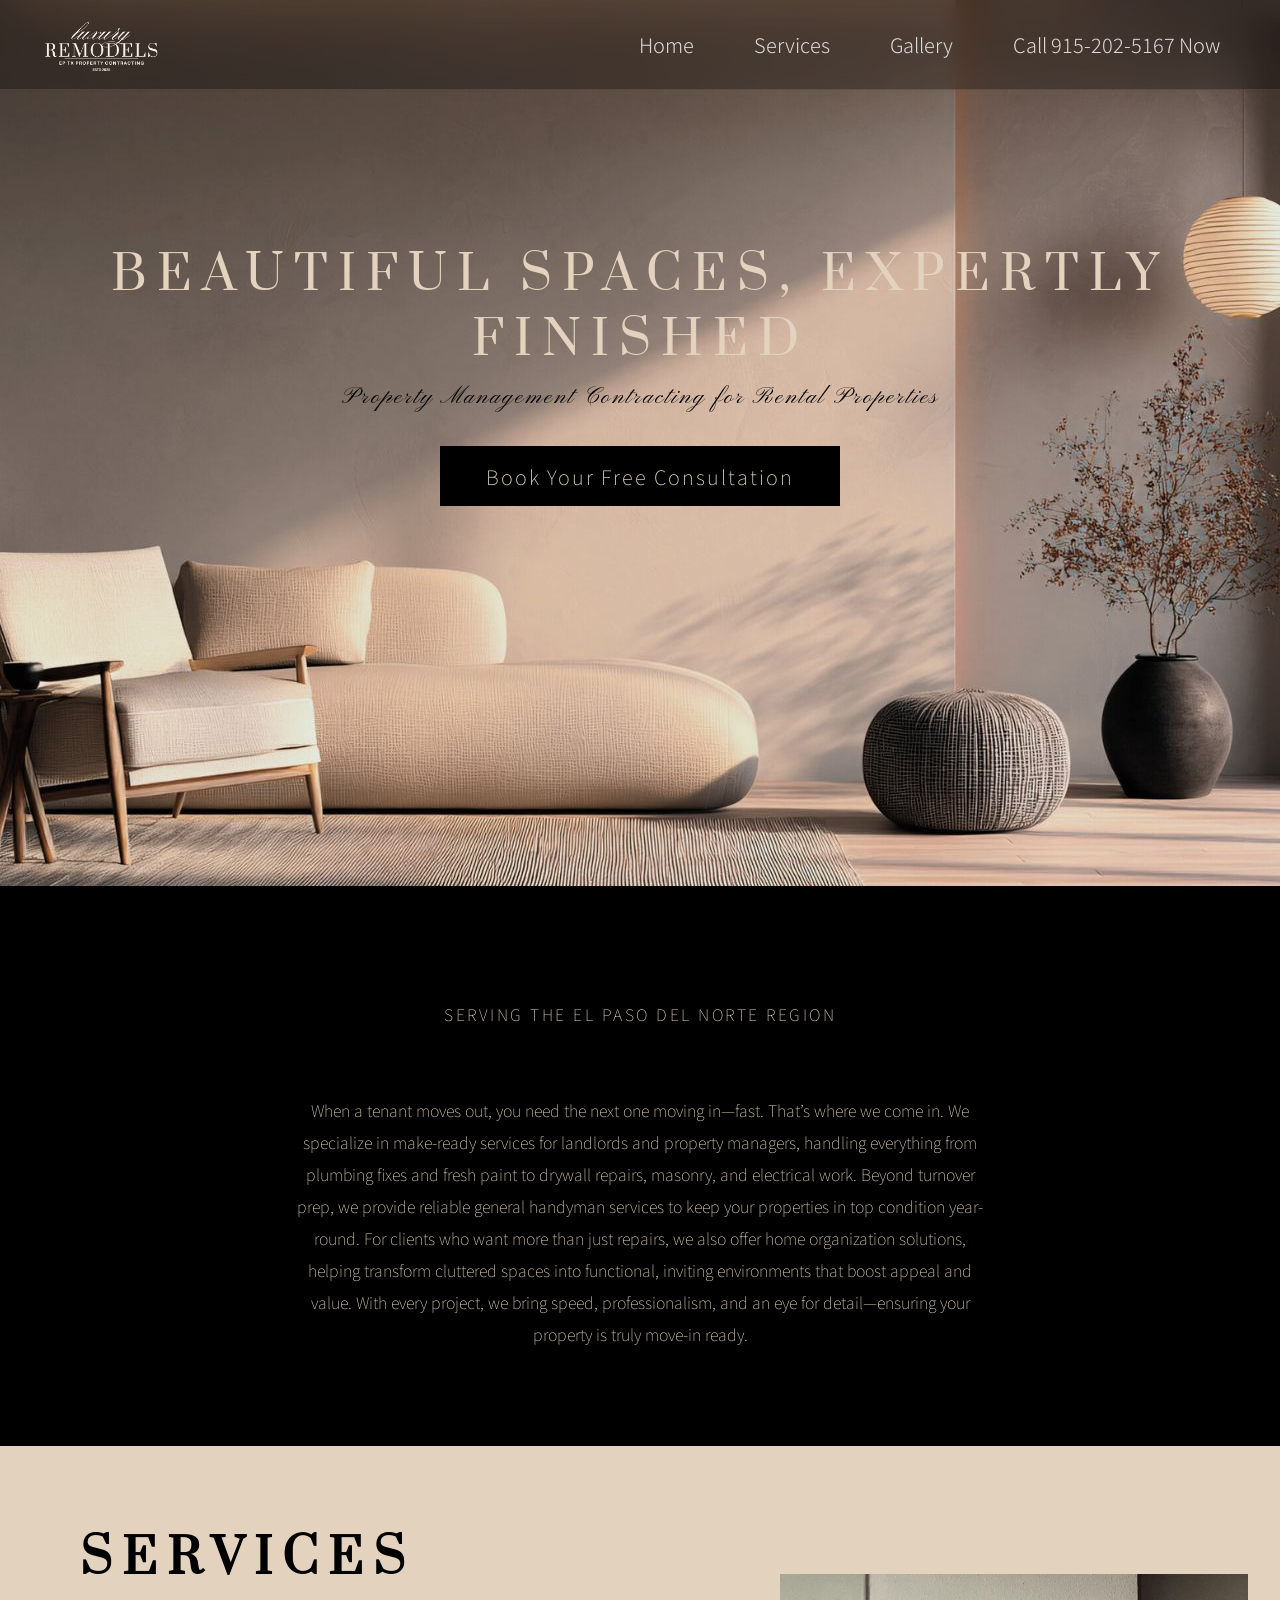
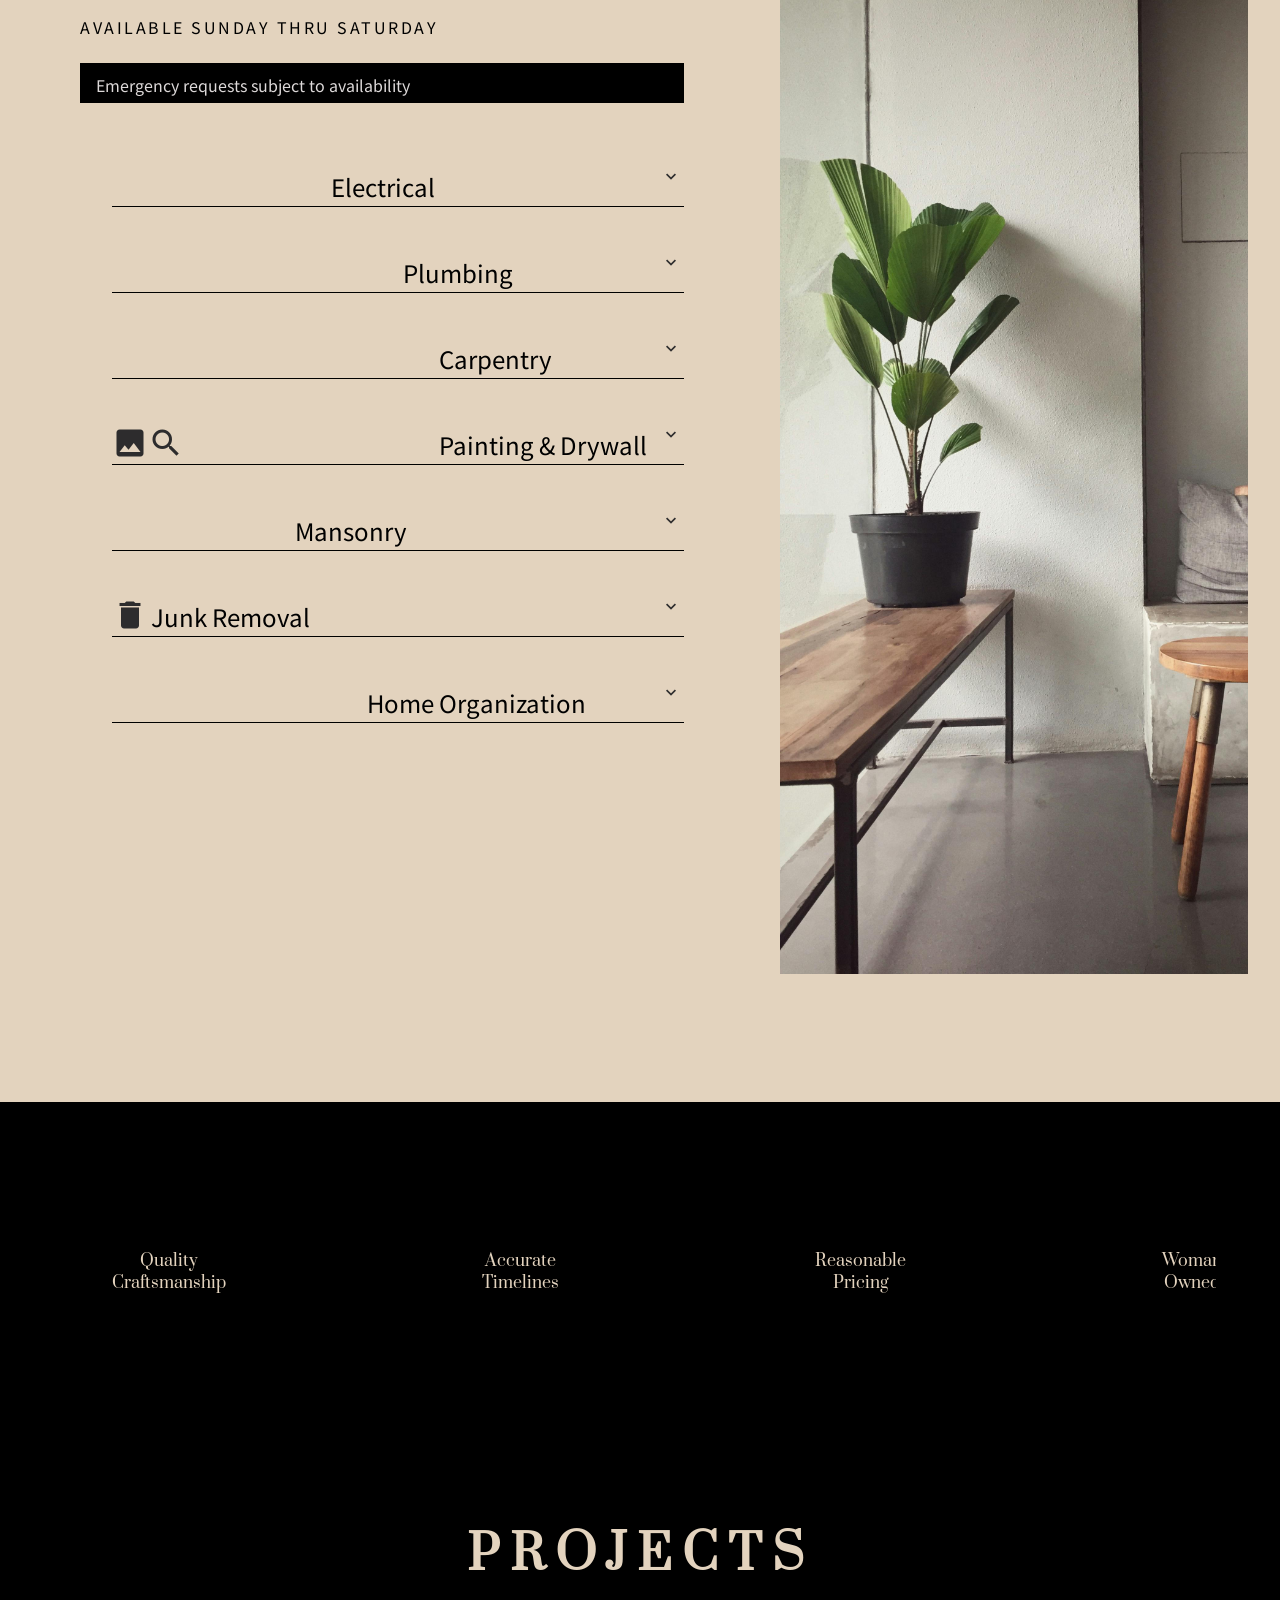
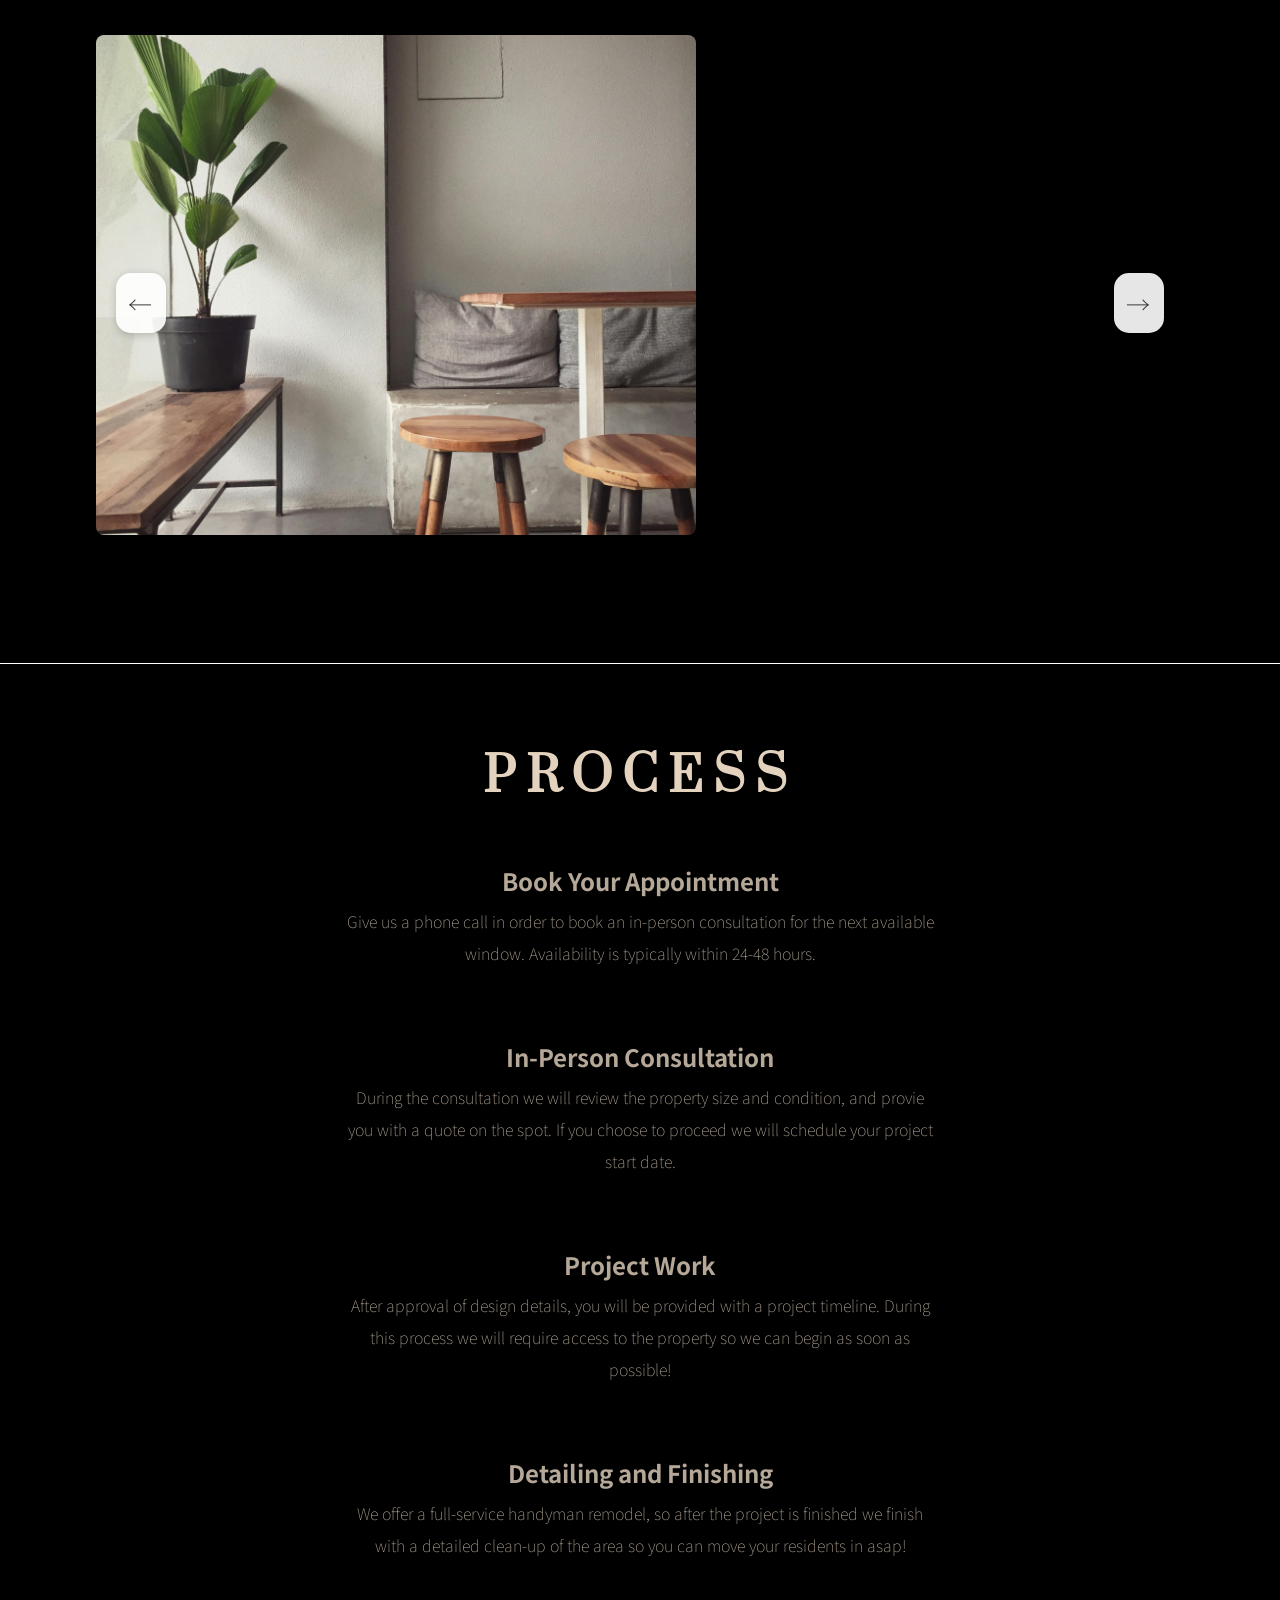
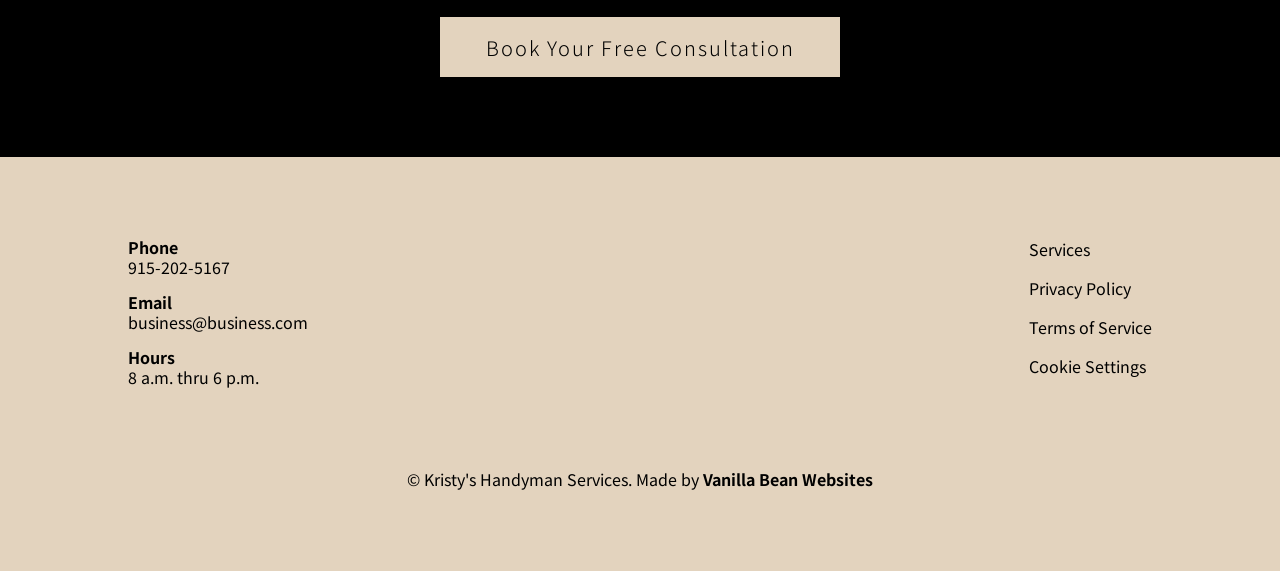
==== index.html @ 2ef68476 "Animation for marquee scroll of selling points" ====
<!DOCTYPE html>
<html lang="en">
<head>
    <meta charset="UTF-8">
    <meta name="viewport" content="width=device-width, initial-scale=1.0">
 <link rel="preconnect" href="https://fonts.googleapis.com">
<link rel="preconnect" href="https://fonts.gstatic.com" crossorigin>
<link href="https://fonts.googleapis.com/css2?family=Prata&display=swap" rel="stylesheet">

<link rel="preconnect" href="https://fonts.googleapis.com">
<link rel="preconnect" href="https://fonts.gstatic.com" crossorigin>
<link href="https://fonts.googleapis.com/css2?family=Noto+Sans+JP:wght@100..900&display=swap" rel="stylesheet">

<link rel="preconnect" href="https://fonts.googleapis.com">
<link rel="preconnect" href="https://fonts.gstatic.com" crossorigin>
<link href="https://fonts.googleapis.com/css2?family=Pinyon+Script&display=swap" rel="stylesheet">
    
  <!-- Material Icons -->
  <link href="https://fonts.googleapis.com/icon?family=Material+Icons" rel="stylesheet">

  <!-- Your fonts -->
  <link href="https://fonts.googleapis.com/css2?family=Prata&family=Noto+Sans+KR&display=swap" rel="stylesheet">

<link rel="stylesheet" href="styles.css">
<title>Luxury Remodels</title>
</head>
<body>
<!---------------------------------------NAVIGATION------------------------------------------->
<nav>
  <img class="logo-icon" src="assets/luxury.png">
  
        <div class="hamburger" id="hamburger">
            <span></span>
            <span></span>
            <span></span>
        </div>

        <div class="nav-links" id="navLinks">
            <a href="#home">Home</a>
            <a href="#services">Services</a>
            <a href="#about">Gallery</a>
            <a href="tel:+19152025167">Call 915-202-5167 Now</a>
        </div>

    </nav>

<!---------------------------------------HERO------------------------------------------->
    <section id="hero" class="parallax">
        <div class="hero-text">
            <h1 id="hero-headline">Beautiful Spaces, Expertly Finished</h1>
            <h2 id="hero-subheadline">Property Management Contracting for Rental Properties</h2>

<a href="tel:+19152025167"><button class="hero-button">Book Your Free Consultation</button></a>

        </div>
    </section>

<!---------------------------------------INTRO------------------------------------------->
<section id="intro">
    <p class="intro-title spacing">SERVING THE EL PASO DEL NORTE REGION</p>
    <p class="intro-text">When a tenant moves out, you need the next one moving in—fast. That’s where we come in. We specialize in make-ready services for landlords and property managers, handling everything from plumbing fixes and fresh paint to drywall repairs, masonry, and electrical work. Beyond turnover prep, we provide reliable general handyman services to keep your properties in top condition year-round.

For clients who want more than just repairs, we also offer home organization solutions, helping transform cluttered spaces into functional, inviting environments that boost appeal and value. With every project, we bring speed, professionalism, and an eye for detail—ensuring your property is truly move-in ready.</p>
</section>

<!---------------------------------------SERVICES------------------------------------------>
<section id="services">
  <div class="service-text">
    <h3 class="service-titles">SERVICES</h3>
     <p class="spacing service-titles">AVAILABLE SUNDAY THRU SATURDAY</p>
    <p class="service-subtitle service-titles">Emergency requests subject to availability</p>
    <div class="service-box first-service-box">
      <div class="service-items">
        <div class="icon-title">
          <i class="material-icons">outlet</i>
          <h4>Electrical</h4>
        </div>
        <i class="material-icons arrow-icon">keyboard_arrow_down</i>
        <i class="material-icons close-icon" style="display: none;">close</i>
      </div>
      <p style="display: none;">Light installation and outlet changes, including swapping old fixtures, adding new lighting, updating outlets, and ensuring safe, clean electrical connections.</p>
    </div>
    <div class="service-box">
      <div class="service-items">
        <div class="icon-title">
          <i class="material-icons">plumbing</i>
          <h4>Plumbing</h4>
        </div>
        <i class="material-icons arrow-icon">keyboard_arrow_down</i>
        <i class="material-icons close-icon" style="display: none;">close</i>
      </div>
      <p style="display: none;">Vanity installation and fixture installs, such as replacing sinks, faucets, drains, and connecting new bathroom or kitchen features with proper sealing and function.</p>
    </div>
    <div class="service-box">
      <div class="service-items">
        <div class="icon-title">
          <i class="material-icons">carpenter</i>
          <h4>Carpentry</h4>
        </div>
        <i class="material-icons arrow-icon">keyboard_arrow_down</i>
        <i class="material-icons close-icon" style="display: none;">close</i>
      </div>
      <p style="display: none;">Repairing wood finishes, including fixing trim, baseboards, doors, cabinetry, and restoring damaged or worn wood details to look smooth and polished again.</p>
    </div>
    <div class="service-box">
      <div class="service-items">
        <div class="icon-title">
          <i class="material-icons">imagesearch_roller</i>
          <h4>Painting & Drywall</h4>
        </div>
        <i class="material-icons arrow-icon">keyboard_arrow_down</i>
        <i class="material-icons close-icon" style="display: none;">close</i>
      </div>
      <p style="display: none;">Drywall repair, patching holes and cracks, smoothing surfaces, and providing fresh paint for a clean, seamless finish.</p>
    </div>
    <div class="service-box">
      <div class="service-items">
        <div class="icon-title">
          <i class="material-icons">house</i>
          <h4>Mansonry</h4>
        </div>
        <i class="material-icons arrow-icon">keyboard_arrow_down</i>
        <i class="material-icons close-icon" style="display: none;">close</i>
      </div>
      <p style="display: none;">Repairs and small builds involving brick, stone, pavers, or concrete, restoring cracks, chips, and structural wear for durable, long-lasting results.</p>
    </div>
    <div class="service-box">
      <div class="service-items">
        <div class="icon-title">
          <i class="material-icons">delete</i>
          <h4>Junk Removal</h4>
        </div>
        <i class="material-icons arrow-icon">keyboard_arrow_down</i>
        <i class="material-icons close-icon" style="display: none;">close</i>
      </div>
      <p style="display: none;">Hauling away anything you no longer need, including old furniture, debris, appliances, yard waste, and general clutter—quick, clean, and convenient.</p>
    </div>
    <div class="service-box">
      <div class="service-items">
        <div class="icon-title">
          <i class="material-icons">cottage</i>
          <h4>Home Organization</h4>
        </div>
        <i class="material-icons arrow-icon">keyboard_arrow_down</i>
        <i class="material-icons close-icon" style="display: none;">close</i>
      </div>
      <p style="display: none;">Decluttering and organizing rooms, closets, and storage spaces, creating systems that make your home feel tidy, functional, and easy to maintain..</p>
    </div>
  </div>



  <div class="service-photo"></div>
</section>

<!-----------------------------------SELLING POINTS------------------------->
<section>
  <div id="selling-points">
    <div class="group">
<div class="selling-point">Quality Craftsmanship</div>
<div class="selling-point">Accurate Timelines</div>
<div class="selling-point">Reasonable Pricing</div>
<div class="selling-point">Woman Owned</div>
</div>
    <div aria-hidden class="group">
<div class="selling-point">Quality Craftsmanship</div>
<div class="selling-point">Accurate Timelines</div>
<div class="selling-point">Reasonable Pricing</div>
<div class="selling-point">Woman Owned</div>
</div>
</div>
</section>


<!-----------------------------------PROJECTS------------------------->

<section id="projects">
<h3>PROJECTS</h3>

   <div class="carousel-container">
        <button class="carousel-btn prev" id="prevBtn">←</button>
        <div class="carousel-wrapper">
            <div class="carousel-track" id="carouselTrack">
                <div class="carousel-item" data-default="./assets/afterlivingroom.jpg" data-hover="./assets/beforelivingtoom.jpg"></div>
               <div class="carousel-item" data-default="./assets/afterlivingroom.jpg" data-hover="./assets/beforelivingtoom.jpg"></div>
                <div class="carousel-item" data-default="https://picsum.photos/600/500?random=5" data-hover="https://picsum.photos/600/500?random=6"></div>
                <div class="carousel-item" data-default="https://picsum.photos/600/500?random=7" data-hover="https://picsum.photos/600/500?random=8"></div>
                <div class="carousel-item" data-default="https://picsum.photos/600/500?random=9" data-hover="https://picsum.photos/600/500?random=10"></div>
            </div>
        </div>
        <button class="carousel-btn next" id="nextBtn">→</button>
    </div>

</section>

<!----------------------------------PROCESS BREAKDOWN------------------------>
<section id="process">
<h3 class="process-main-title">PROCESS</h3>
<div class="process-block">
    <p class="process-title"><strong>Book Your Appointment</strong></p>
    <p>Give us a phone call in order to book an in-person consultation for the next available window. Availability is typically within 24-48 hours. </p>
</div>
<div class="process-block">
    <p class="process-title"><strong>In-Person Consultation</strong></p>
    <p>During the consultation we will review the property size and condition, and provie you with a quote on the spot. If you choose to proceed we will schedule your project start date.</dp>
</div>

<div class="process-block">
    <p class="process-title"><strong>Project Work</strong></p>
    <p>After approval of design details, you will be provided with a project timeline. During this process we will require access to the property so we can begin as soon as possible!</p>
</div>
<div class="process-block">
    <p class="process-title"><strong>Detailing and Finishing</strong></p>
    <p>We offer a full-service handyman remodel, so after the project is finished we finish with a detailed clean-up of the area so you can move your residents in asap!</p>
</div>
<a href="tel:+19152025167"><button class="process-button">Book Your Free Consultation</button></a>
</section>

<footer>
<div class="footer-items">
    <div class="footer-column">
        <div class="contact-block">
            <p><strong>Phone</strong></p>
            <p>915-202-5167</p>
        </div>

             <div class="contact-block">
            <p><strong>Email</strong></p>
            <p>business@business.com</p>
        </div>

             <div class="contact-block">
            <p><strong>Hours</strong></p>
            <p>8 a.m. thru 6 p.m.</p>
        </div>
    </div>

    <div class="footer-column">
        <a href="#services">Services</a>
        <p>Privacy Policy</p>
        <p>Terms of Service</p>
        <p>Cookie Settings</p>
    </div>

</div>
  <div class="footer-foot">
        <p>    &copy; Kristy's Handyman Services. Made by <a href=""><strong>Vanilla Bean Websites</strong></a></p>
    </div>
</footer>

<script src="index.js"></script>

</body>
</html>
---- styles.css ----
:root {
    font-size: 16px;
    --main-black: black;
    --white-color: rgb(221, 217, 217); 
    --off-white-color: rgb(227, 211, 190);
    --text-color: rgb(8, 4, 4); 
    font-family: 'Noto Sans KR', sans-serif;
}


.prata-regular {
  font-family: "Prata", serif;
  font-weight: 400;
  font-style: normal;
}

.pinyon-script-regular {
  font-family: "Pinyon Script", cursive;
  font-weight: 400;
  font-style: normal;
}


* {
    margin: 0;
    padding: 0; 
    box-sizing: border-box;

}
body {
    background-color: black;
    color: var(--off-white-color);

}
body, html {
  overflow-x: hidden; /* Prevent horizontal scrolling on mobile devices */
}
h1 {
    font-size: 4.5rem;
}

h3 {
      letter-spacing: 10px;
}
h4 {
    font-family: 'Noto Sans Jp', sans-serif;
    font-weight: 400;
    font-size:1.5rem;
}
h1, h3
{
    font-family: "Prata", serif;
    font-size: clamp(2rem, 5vw, 3rem);
}
p, a {
    font-family: 'Noto Sans Kr', sans-serif;
}
#logo {
    display: flex;
    align-items: center;
    margin-right: auto;
    white-space: nowrap;
}

        nav {
            height: 90px;
            display: flex;
            justify-content: space-between;
            align-items: center;
            background: rgba(0, 0, 0, 0.3); /* Semi-transparent background */
            backdrop-filter: blur(10px); /* Creates the blur effect */
            -webkit-backdrop-filter: blur(10px); /* Safari support */
            border-bottom: 1px solid rgba(255, 255, 255, 0.1); /* Optional: subtle border */

    
            position: sticky;
            top: 0; /* Remember to always add this for sticky navs */
            z-index: 1000;
            margin-bottom: -104px; 
            font-size: 20px;
            font-weight: 300;
            padding: 0 30px;
    
        }

        .nav-links {
            display: flex;
            align-items: center;
            height: 100%;
        }
        nav a {
            height: 100%;
            padding: 30px;
            display: flex;
            align-items: center;
            text-decoration: none;
            color: var(--white-color);
            transition: opacity 0.3s;
            white-space: nowrap; /* New rule for keeping items on one line */         }

        nav a:hover {
            opacity: 0.7;
        }

        /* Hamburger Menu Styles */
        .hamburger {
            display: none;
            flex-direction: column;
            cursor: pointer;
            z-index: 1001;
        }

        .hamburger span {
            width: 30px;
            height: 3px;
            background-color: var(--white-color);
            margin: 4px 0;
            transition: 0.3s;
        }

        .hamburger.active span:nth-child(1) {
            transform: rotate(-45deg) translate(-6px, 6px);
        }

        .hamburger.active span:nth-child(2) {
            opacity: 0;
        }

        .hamburger.active span:nth-child(3) {
            transform: rotate(45deg) translate(-6px, -6px);
        }

        /* Mobile Styles */
        @media (max-width: 768px) {
            .hamburger {
                display: flex;
            }

    #logo {
        font-size: 16px; /* Slightly smaller on mobile */
    }

    nav {
        padding: 0 15px; /* Reduced padding on mobile */
    }
    

            .nav-links {
                position: fixed;
                right: -100%;
                top: 0;
                height: 100vh;
                width: 70%;
                max-width: 300px;
                background-color: rgba(0, 0, 0, 0.98);
                flex-direction: column;
                justify-content: center;
                align-items: center;
                transition: right 0.3s ease-in-out;
                box-shadow: -2px 0 10px rgba(255, 255, 255, 0.1);
            }

            .nav-links.active {
                right: 0;
            }

            nav a {
                width: 100%;
                padding: 15px 20px;
                height: auto;
                justify-content: center;
                border-bottom: 1px solid rgba(255, 255, 255, 0.1);
            }

            nav a:last-child {
                border-bottom: none;
            }
        }


    .logo-icon {
        width: auto;
        height: 80px;
        margin-left: 5px;
    }


#hero {
    width: 100%;
    min-height: 100vh;
    display: flex;
    flex-direction: column;
    align-items: center;
    z-index: -1;
}
.parallax {
    background-image: url("assets/Minimalist\ Desert\ Living\ Room.jpg");
    background-repeat: no-repeat;
    background-attachment: fixed;
    background-size: clamp(50%, 100%, cover);
    background-position: center;
}

.hero-text {
    display: flex;
    flex-direction: column;
    text-align: center;
    align-items: center;
    padding-top: clamp(20%, 20%, 50%);
    gap: 10px;
    color: var(--off-white-color);
    width: 90%;
}

 #hero-headline {
    font-size: clamp(2rem, 5vw, 3rem);
    text-transform: uppercase;
    letter-spacing: 10px;
    font-weight: 300;
    }

#hero-subheadline {
    font-size: clamp(1rem, 3vw, 1.5rem);
    font-weight: 200;
    letter-spacing: 2px;
    color: black;
      font-family: "Pinyon Script", cursive;

}

button {
  margin: 0;
  display: flex;
  justify-content: center;
  align-items: center;
  min-height: 60px;
  width: clamp(400px, 10vw, 500px);
  margin-top: clamp(.5rem, 400px, 1.5rem);
  font-size: 20px;
  font-family: 'Noto Sans Jp', sans-serif;
  font-weight: 150;
  letter-spacing: 2px;
}
.hero-button {
    color: var(--off-white-color);
    background-color: black;
    border: none;
    cursor: pointer;    }

.hero-button:hover {
    box-shadow: 5px 5px 10px 2px rgba(0, 0, 0, 0.5); 
}
a {
    text-decoration: none;
    color: black;
}

/*-------------------  HERO SECTION MEDIA QUERIES---------------------*/

@media (max-width: 1270px) {

   .hero-text {
        padding-top: clamp(30vh, 35vh, 45vh);
        gap: 20px;
   }
 
    }
@media (max-width: 480px) /* REMEMBER, this applies to anything SMALLER than 480px */ {

    button {
        width: clamp(300px, 20vw, 300px);
        font-size: 15px; 
    }
}


/*-------------------  INTRO SECTION---------------------*/
#intro {
min-width: 100%; 
min-height: 40vh;
text-align: center;
font-weight: 100;
padding: 5rem 3rem;
line-height: 2;
}
.intro-title {
padding-bottom: 3rem;
}
.spacing {
letter-spacing: 2.5px;
}


/*-------------------  SERVICES SECTION---------------------*/
#services {
    min-height: 100vh;
    padding: 5rem 2rem;
    width: 100%;
    color: black;
    background-color: var(--off-white-color);
    display: flex;
    gap: 3rem; 
    align-items: stretch;

}
.service-text {
    display: flex;
    flex-direction: column;
     flex: 1; /* Takes up equal space */
    min-width: 0; /* Prevents flex item from overflowing */
}

.service-subtitle {
    background-color: black;
    color: rgb(221, 217, 217);
    width: 95%;
    height: 40px;
     padding: 0.6rem 1rem;
}
.service-titles {
    padding-bottom: 1.5rem;

}
.service-box {
    display: flex;
    flex-direction: column;
    gap: 20px;
    width: 90%;
    margin: 0 auto;
    padding-top: 1rem;
    padding-bottom: 2rem;
}
.service-items {
display: flex;
justify-content: space-between;
border-bottom: solid 1px black;
}


.icon-title {
    display: flex;
    align-items: center;
}
.service-icons {
    height: 50px;
    width: 50px;
    background-color: black;
}
.plus-icons {
    height: 50px;
    width: 50px;
    background-color: black;
}
.service-photo {
    background-image: url("assets/livingroomwithplant.jpg");
    background-position: bottom;
    background-size: cover;
    flex: 1; /* Takes up equal space */
    align-self: stretch;

}

/*---TESTING ----*/ 

/* hide descriptions by default */
.service-box > p {
  display: none;
  margin-top: 0.75rem;
}

/* shown state */
.service-box > p.show {
  display: block;
}

/* icon looks clickable */
.service-items > i.material-icons {
  cursor: pointer;
  user-select: none;
  font-size: 20px; /* tweak as needed */
}

/* optional: small focus ring for keyboard users */
.service-items > i.material-icons:focus {
  outline: 3px solid rgba(0,0,0,0.12);
  outline-offset: 3px;
  border-radius: 4px;
}
.first-service-box {
    margin-top: 3rem;
}
/*---------------------------------ICONS------------------------------*/

    .material-icons {
      font-size: 36px;
      color: rgb(45, 44, 45);
      padding-right: 3px;
      padding-bottom: 3px;
    }

/*-----------------------------------SELLING POINTS-------------------------*/

#selling-points {
    margin: 100px auto;
    width: 90%;
    font-family: "Prata", serif;
    font-weight: 200;
    display: flex;
    overflow-x: auto;
}
#selling-points ::-webkit-scrollbar {
    display: none; /* Hide scrollbar for WebKit browsers */
}
.group {
    display: flex;
    align-items: center;
    justify-content: center;
    gap: 10rem;
    animation: spin 10s infinite linear;
    padding-right: 5rem;
}
.selling-point {
    height: auto;
    padding: 3rem;
    text-align: center;
    align-content: center;
    flex: 0 0 3em;
}
@keyframes spin {
    0% { transform: translateX(0%); }
    100% { transform: translateX(-100%); }
}



/*----------------------------------PROJECTS-------------------------*/

#projects {
min-width: 100%; 
min-height: 80vh;
text-align: center;
font-weight: 100;
font-size: 2rem;
padding: 5rem 6rem;
display: flex;
flex-direction: column;
}
.project-image {
    background-color: white;
    height: 500px;
    width: 600px;
}


/*-------------IMAGE CAROUSEL ---------------------*/

 .carousel-container {
            position: relative;
            width: 100%;
            max-width: 100vw;
            overflow: hidden;
            margin: 3rem auto;
        }

        .carousel-wrapper {
            overflow: hidden;
        }

        .carousel-track {
            display: flex;
            gap: 20px;
            transition: transform 0.4s ease;
        }
        .carousel-item {
            min-width: 600px;
            height: 500px;
            background-size: cover;
            background-position: center;
            background-repeat: no-repeat;
            border-radius: 8px;
            box-shadow: 0 4px 12px rgba(0,0,0,0.15);
            transition: background-image 0.3s ease;
            cursor: pointer;
        }

        .carousel-btn {
            position: absolute;
            top: 50%;
            transform: translateY(-60%);
            background: rgba(255, 255, 255, 0.9);
            border: none;
            width: 50px;
            height: 20px;
            border-radius: 15px;
            cursor: pointer;
            display: flex;
            align-items: center;
            justify-content: center;
            font-size: 24px;
            color: #333;
            box-shadow: 0 2px 8px rgba(0,0,0,0.2);
            transition: all 0.3s ease;
            z-index: 10;
        }

        .carousel-btn:hover {
            background: rgba(0,0,0,0%);
            box-shadow: 0 4px 12px rgba(0,0,0,0.3);
            transform: translateY(-50%) scale(1.1);
        }

        .carousel-btn:active {
            transform: translateY(-50%) scale(0.95);
        }

        .carousel-btn.prev {
            left: 20px;
        }

        .carousel-btn.next {
            right: 20px;
        }

        .carousel-btn:disabled {
            opacity: 0.3;
            cursor: not-allowed;
        }

        .carousel-btn:disabled:hover {
            transform: translateY(-50%) scale(1);
            box-shadow: 0 2px 8px rgba(0,0,0,0.2);
        }
/*----------------------------------PROCESS BREAKDOWN-----------------------*/

#process {
min-width: 90%; 
min-height: 40vh;
text-align: center;
font-weight: 100;
padding: 5rem 3rem;
border-top: solid 1px white;
display: flex;
flex-direction: column;
align-items: center;
}
.process-main-title {
font-size: 3rem;
padding-bottom: 1rem;
}
.process-title {
    font-size: 1.5rem;
}
.process-block {
    line-height: 2;
    opacity: 80%;
    padding: 2rem 0rem;
    width: 50%;
}
.process-button {
    background-color: var(--off-white-color);
    border: none;
    cursor: pointer;  
    font-weight: 300;
  }

.process-button:hover {
    box-shadow: 5px 5px 10px 2px rgba(248, 247, 247, 0.5); 
}



/*----------------------------------FOOTER----------------------*/

footer {
min-width: 100%;
padding: 5rem;
background-color: white;
color: black;
}
.footer-items {
    display: flex;
    justify-content: space-between;
}
.contact-block {
    line-height: 20px;
}
.footer-column {
    display: flex;
    flex-direction: column;
    gap: 15px;
}
.footer-foot {
    padding-top: 5rem;
    text-align: center;
}
/*--------------------MEDIA QUIERIES-------------------*/
@media screen and (max-width: 480px) {
    
    .process-block {
    padding: 2rem 0rem;
    width: 100%;
}
    footer {
        padding: 3rem 1rem; /* Reduced padding on mobile */      

    }
    .footer-items p {
        font-size: 12px;
    }
}


/*Everthing bigger than 480*/
@media screen and (min-width: 480px) {
.service-photo {
    width: 400px;
    height: 500px;
    margin: 0 auto
}
}

/*Everthing bigger than 768*/
@media screen and (min-width: 768px) {

.intro-text {
padding: 0 6rem;
}
.service-photo {
    background-position: left;
    width: 600px;
    height: 700px;
    margin: 3rem auto;
}
/*
#selling-points {
font-size: 1.5rem;
align-items: center;
justify-content: space-around;
}*/

footer {
padding: 5rem 6rem;
}

}

@media (max-width: 780px) {
    #services {
        flex-direction: column;
        padding: 3rem 1rem; /* Reduced padding on mobile */
    }
    
    .service-photo {
        min-height: 300px; /* Adjusts height for mobile */
        width: 100%;
        order: 2; /* Optional: places photo after text */
    }
    
    .service-text {
        order: 1; /* Optional: ensures text comes first */
    }
}
@media (max-width: 480px) {
    .service-photo {
        min-height: 250px;
    }
}
/*Everthing bigger than 1270*/
@media screen and (min-width: 1270px) {

#intro {
    min-height: 50vh;
}
.intro-text {
padding: 1rem 10rem;
width: 80vw;
margin: auto;

}
.intro-title {
    padding-top: 2rem;
}
.service-grid {
    display:grid;
    grid-template-columns: 1fr 1fr 1fr;
    grid-template-rows: 1fr 1fr;
    gap: 20px;
    padding: 5rem;
}

.service-box {
    min-height: 00px;
    padding-bottom: 30px;
}
#services {
    display: flex;
    flex-direction: row;
    justify-content: baseline;
}
.service-text {
    padding-left: 3rem;
    padding-right: 1rem;
    min-width: 700px;
}

.service-photo {
    background-position: left;
    width: 1000px;
    height: 1000px;
    margin: 3rem auto;
}
footer {
padding: 5rem 10%;
background-color: var(--off-white-color);
color: black;
}

}
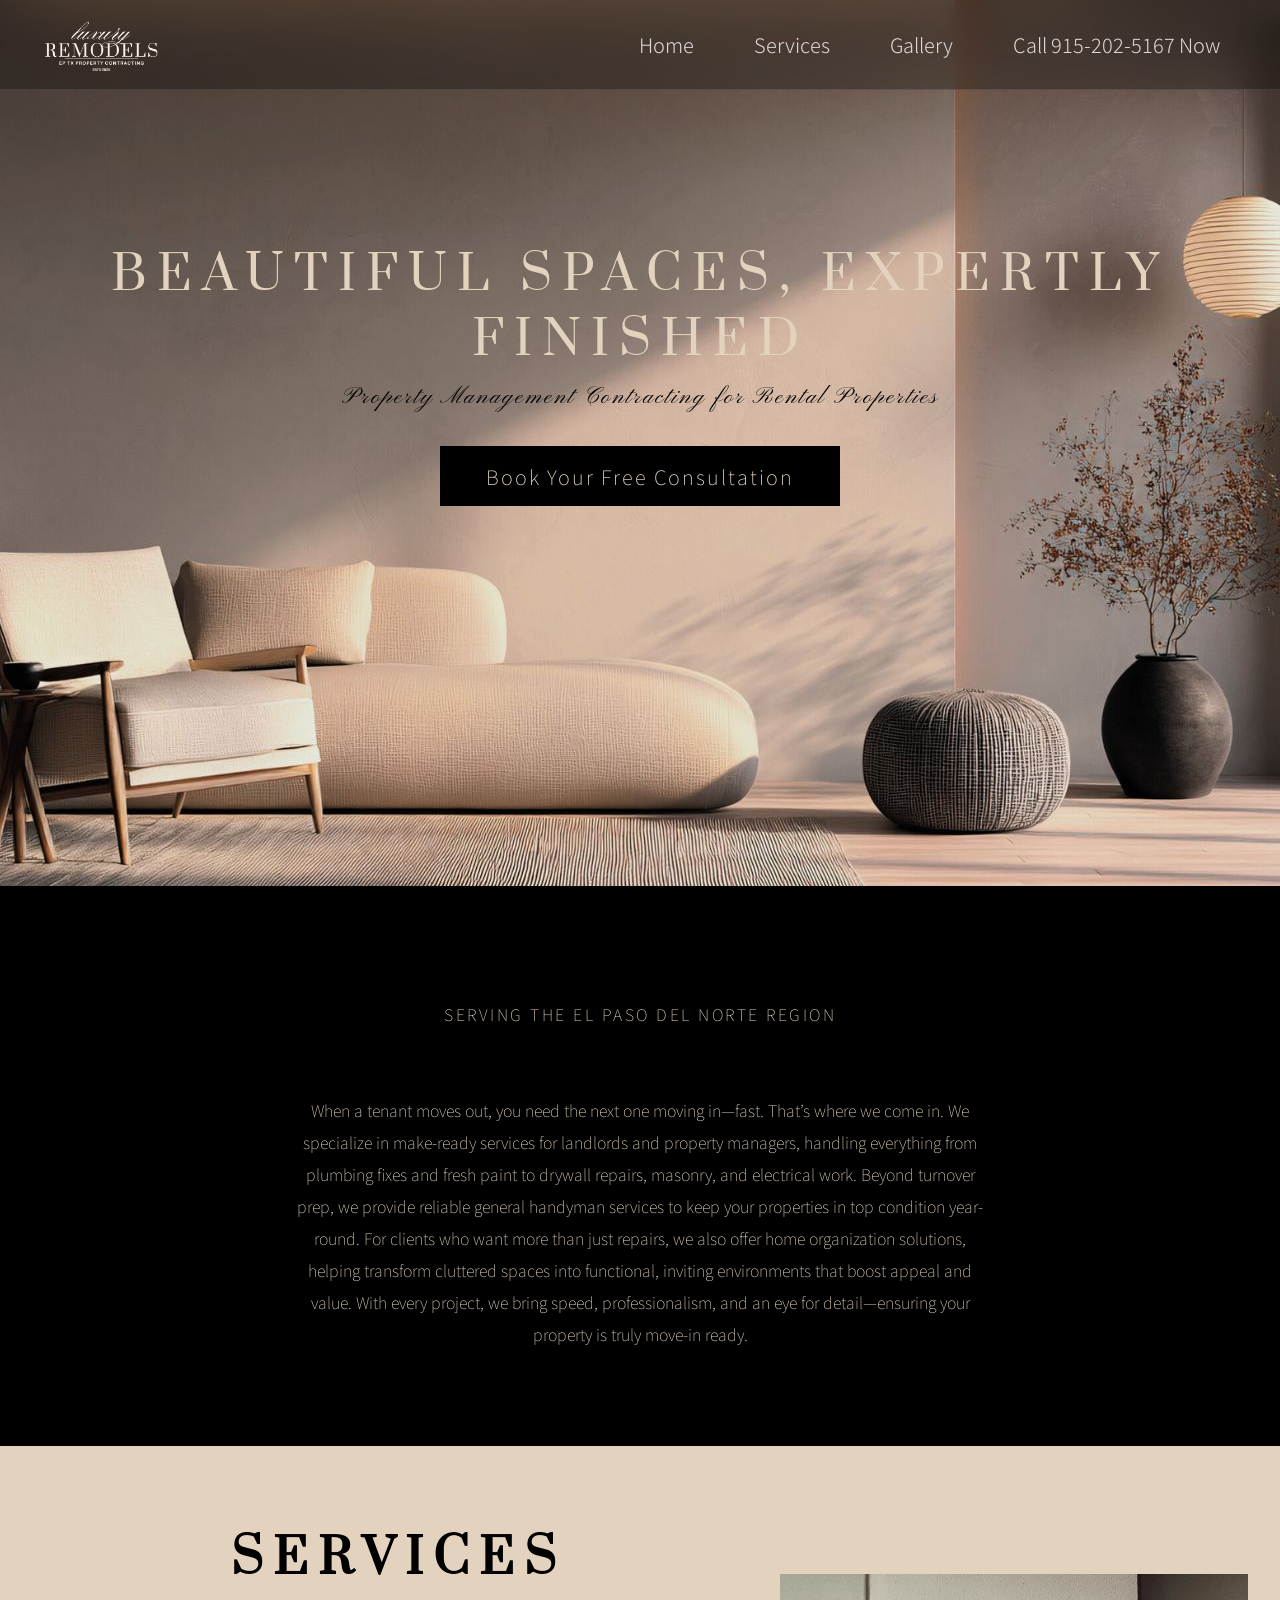
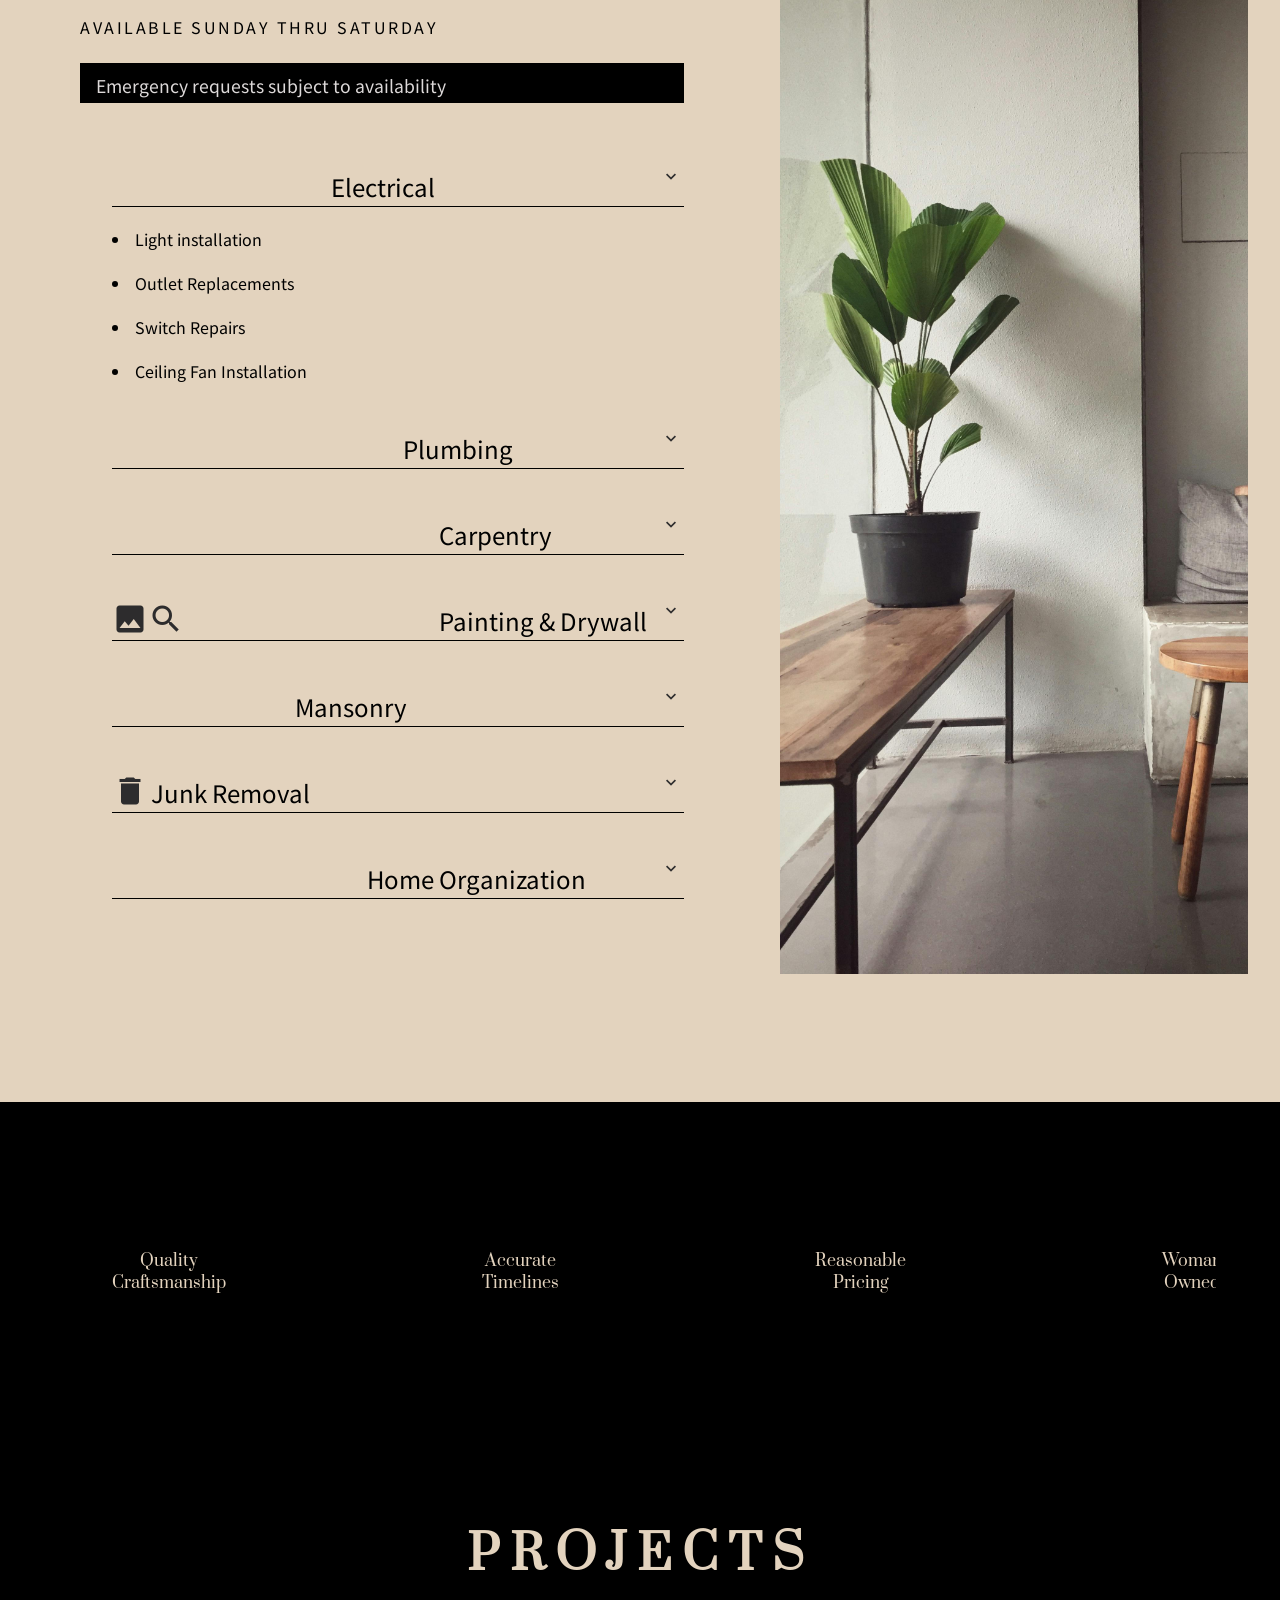
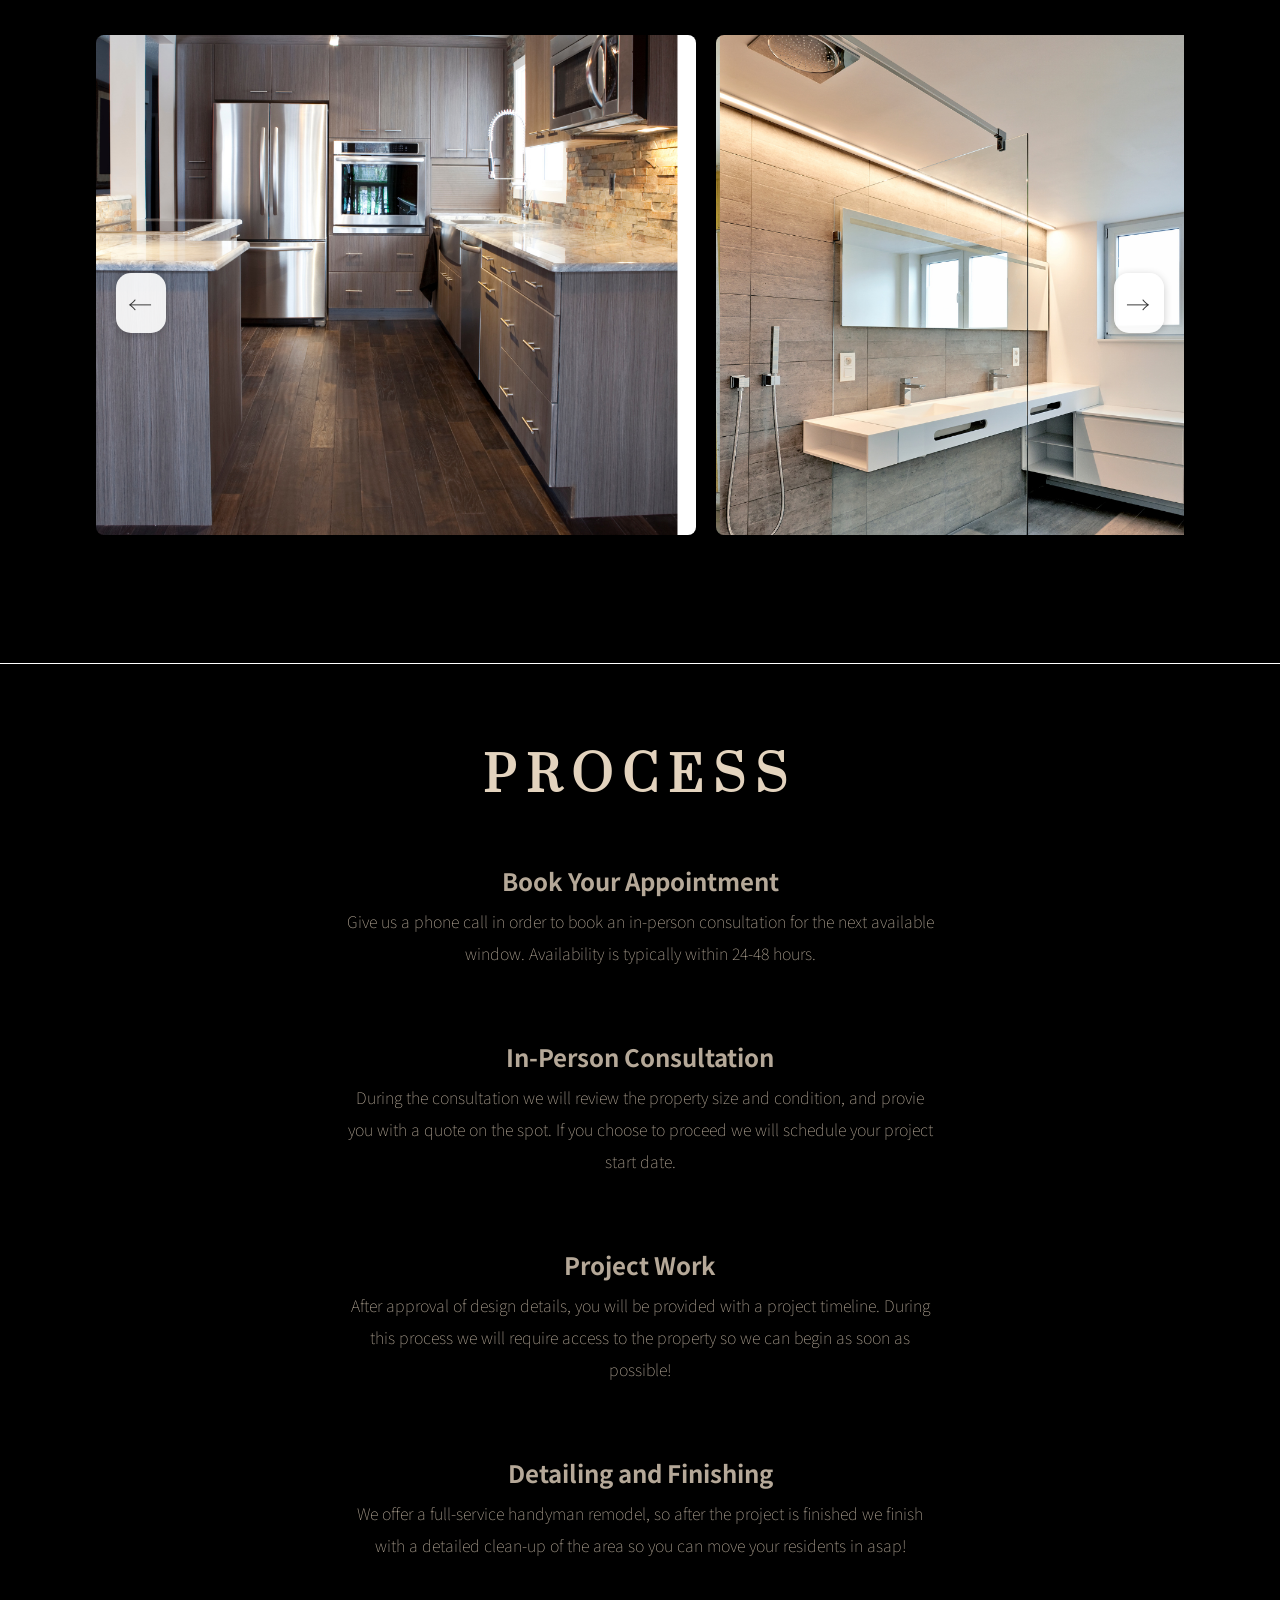
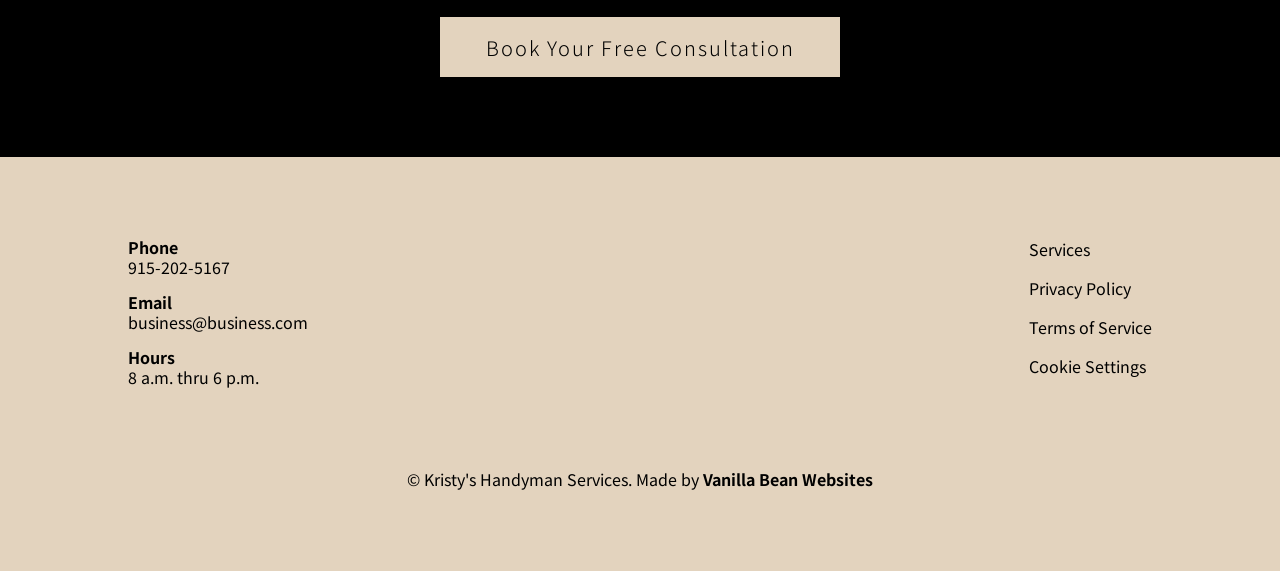
==== commit 0f761ecf: "Swapped before and after carousel photos" ====
--- a/index.html
+++ b/index.html
@@ -78,7 +78,12 @@
         <i class="material-icons arrow-icon">keyboard_arrow_down</i>
         <i class="material-icons close-icon" style="display: none;">close</i>
       </div>
-      <p style="display: none;">Light installation and outlet changes, including swapping old fixtures, adding new lighting, updating outlets, and ensuring safe, clean electrical connections.</p>
+      <p style="display: none;">
+        <li>Light installation</li>
+        <li>Outlet Replacements</li>
+        <li>Switch Repairs</li>
+        <li>Ceiling Fan Installation</li>
+        </p>
     </div>
     <div class="service-box">
       <div class="service-items">
@@ -181,7 +186,7 @@
         <button class="carousel-btn prev" id="prevBtn">←</button>
         <div class="carousel-wrapper">
             <div class="carousel-track" id="carouselTrack">
-                <div class="carousel-item" data-default="./assets/afterlivingroom.jpg" data-hover="./assets/beforelivingtoom.jpg"></div>
+                <div class="carousel-item" data-default="./assets/Kitchen-before.png" data-hover="./assets/Kitchen-After.png"></div>
                <div class="carousel-item" data-default="./assets/afterlivingroom.jpg" data-hover="./assets/beforelivingtoom.jpg"></div>
                 <div class="carousel-item" data-default="https://picsum.photos/600/500?random=5" data-hover="https://picsum.photos/600/500?random=6"></div>
                 <div class="carousel-item" data-default="https://picsum.photos/600/500?random=7" data-hover="https://picsum.photos/600/500?random=8"></div>
--- a/styles.css
+++ b/styles.css
@@ -41,6 +41,7 @@
 
 h3 {
       letter-spacing: 10px;
+        text-align: center;
 }
 h4 {
     font-family: 'Noto Sans Jp', sans-serif;
@@ -313,9 +314,10 @@
 .service-subtitle {
     background-color: black;
     color: rgb(221, 217, 217);
+    font-size: clamp(.5rem, calc(1rem + (100vw - 750px) * (0.3 / 100)), 1.5rem);
     width: 95%;
     height: 40px;
-     padding: 0.6rem 1rem;
+    padding: 0.6rem 1rem;
 }
 .service-titles {
     padding-bottom: 1.5rem;
@@ -336,7 +338,6 @@
 border-bottom: solid 1px black;
 }
 
-
 .icon-title {
     display: flex;
     align-items: center;
@@ -417,14 +418,14 @@
     justify-content: center;
     gap: 10rem;
     animation: spin 10s infinite linear;
-    padding-right: 5rem;
+    padding-right: 10rem;
 }
 .selling-point {
     height: auto;
     padding: 3rem;
     text-align: center;
     align-content: center;
-    flex: 0 0 3em;
+    flex: 0 0 4em;
 }
 @keyframes spin {
     0% { transform: translateX(0%); }
@@ -438,11 +439,11 @@
 #projects {
 min-width: 100%; 
 min-height: 80vh;
-text-align: center;
 font-weight: 100;
 font-size: 2rem;
 padding: 5rem 6rem;
 display: flex;
+justify-content: center;
 flex-direction: column;
 }
 .project-image {
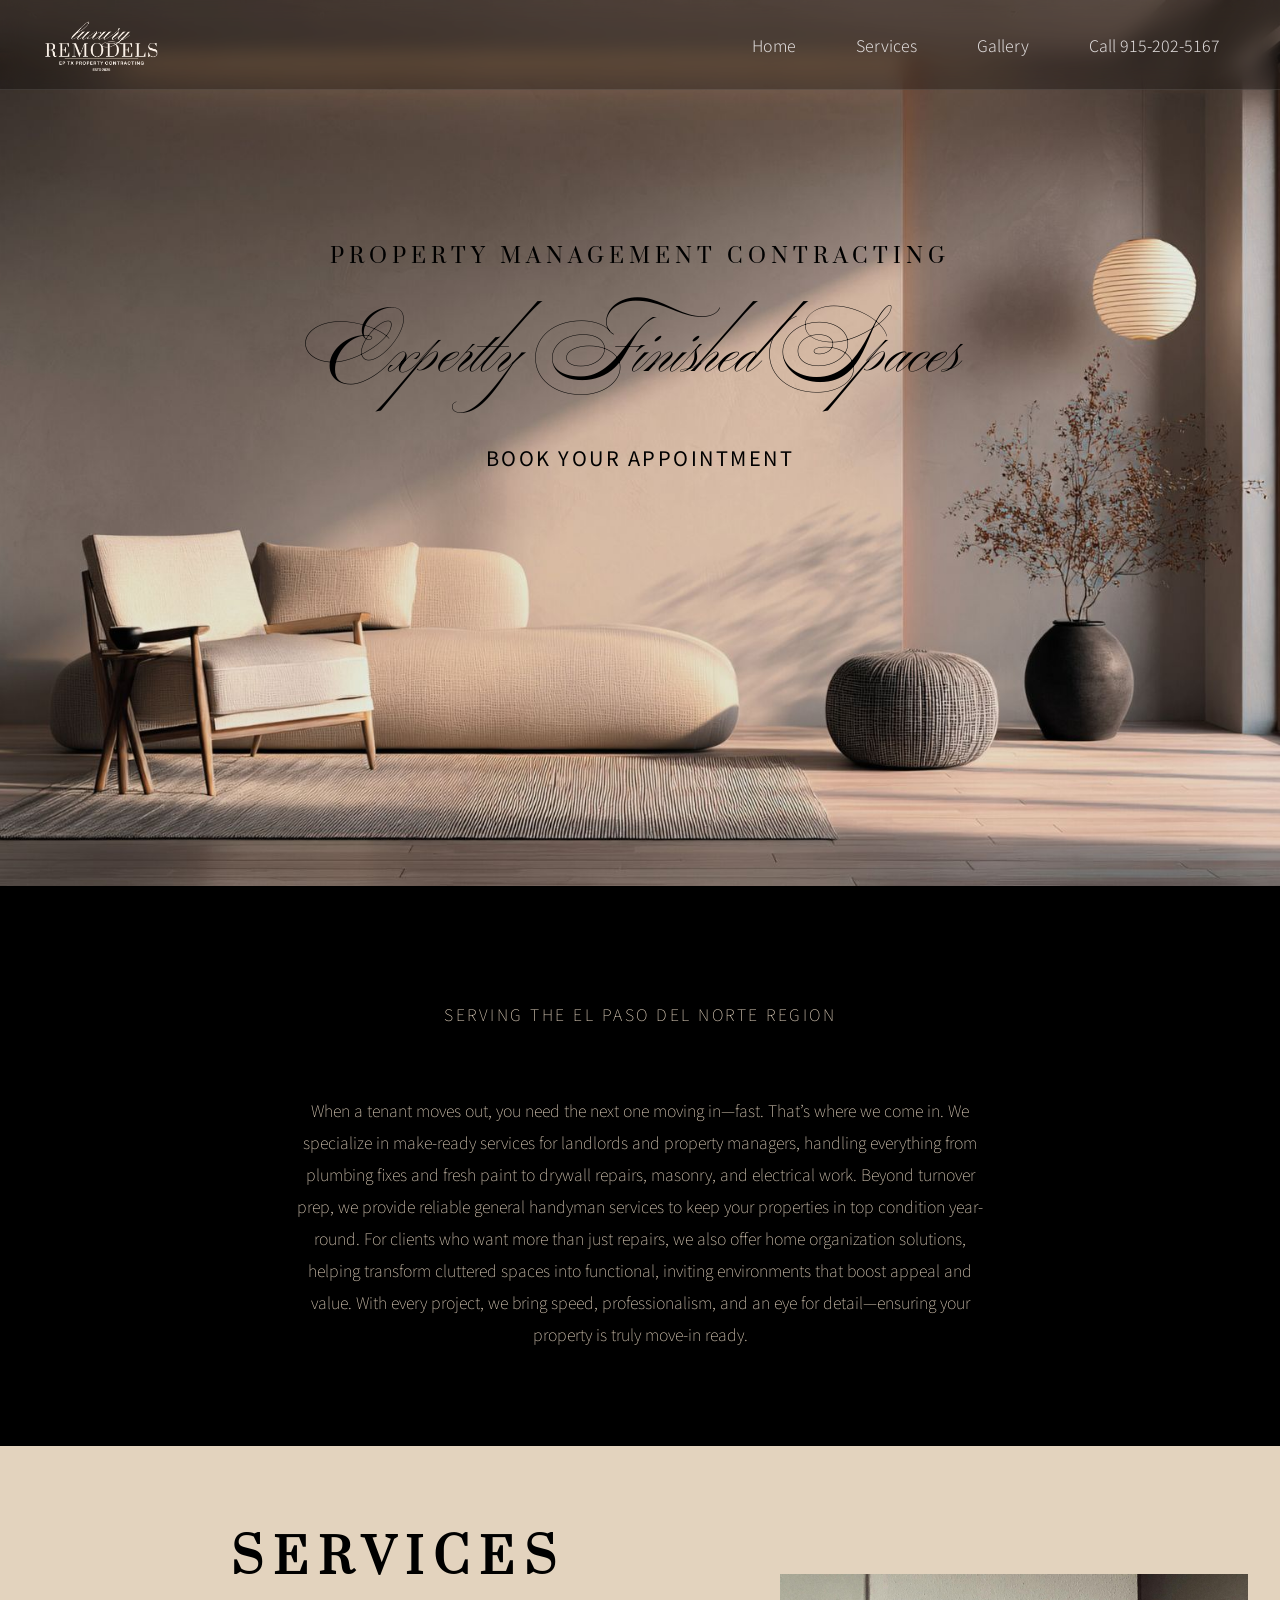
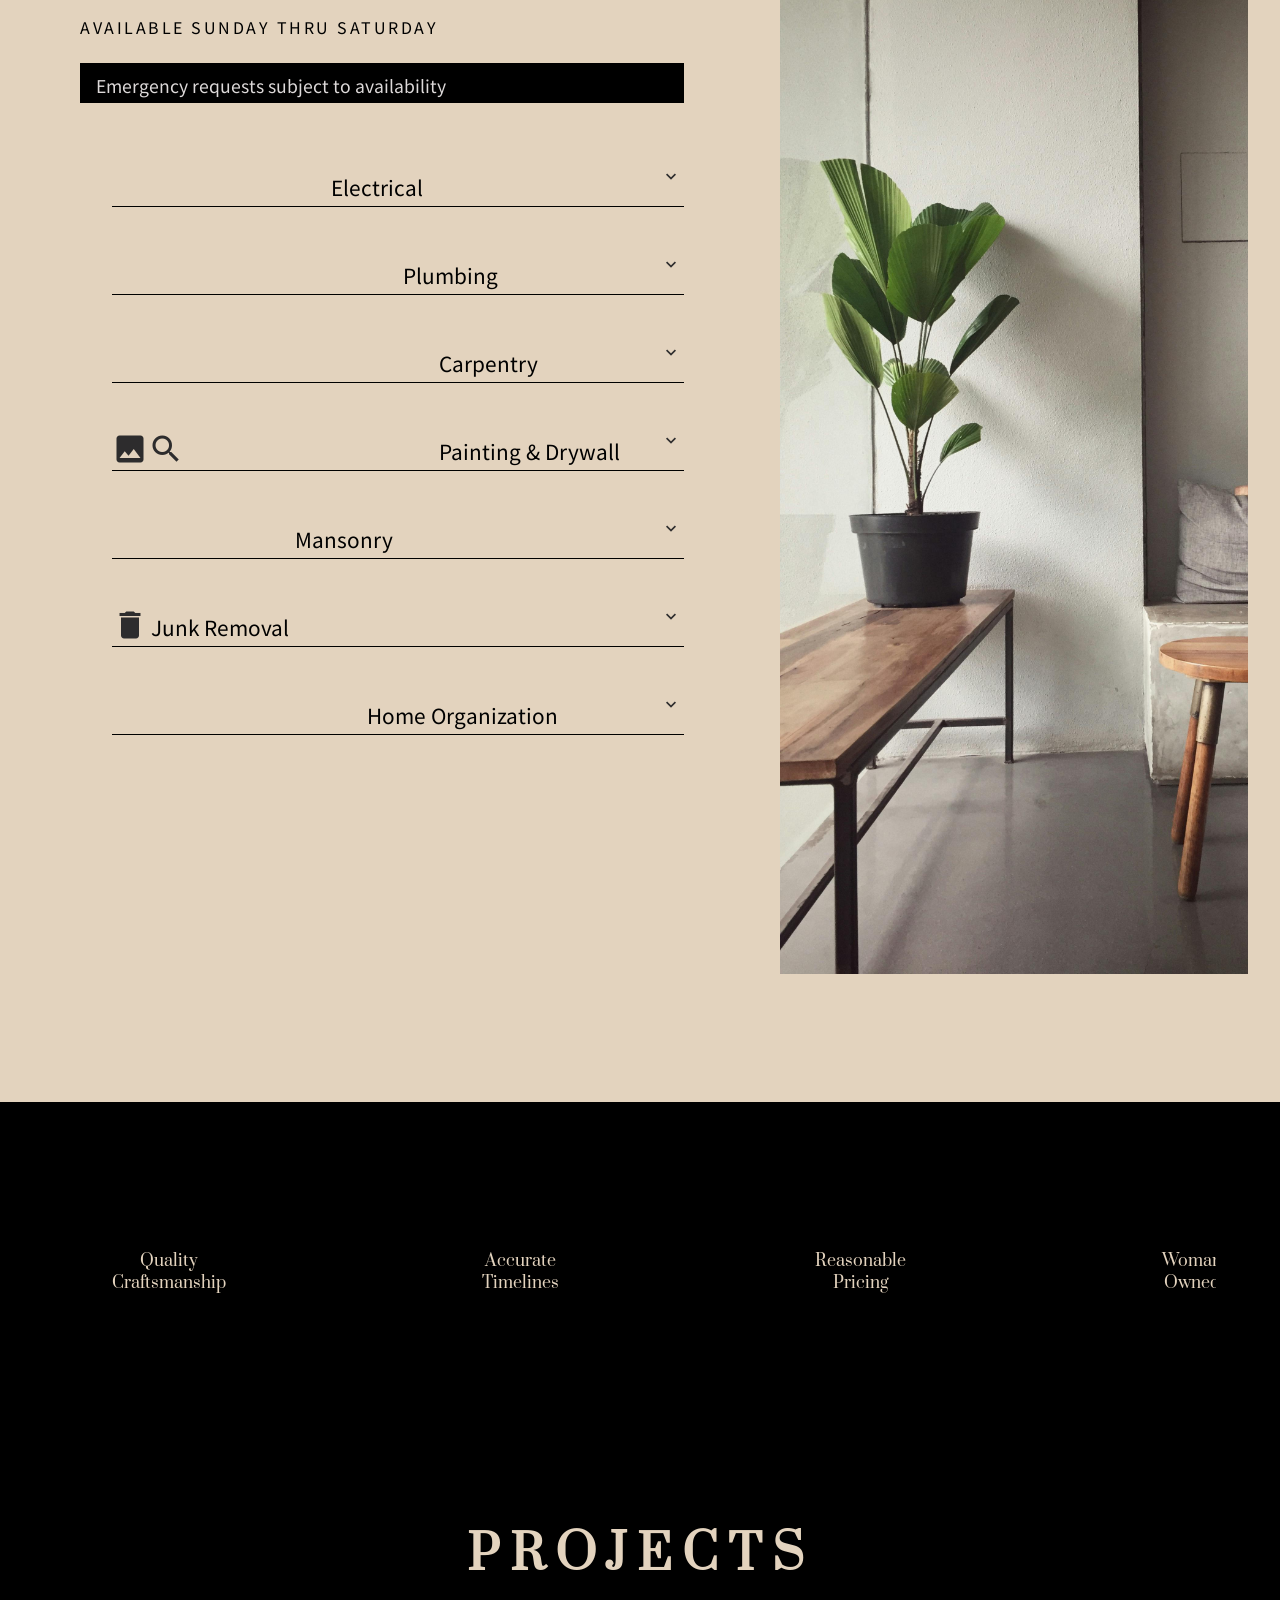
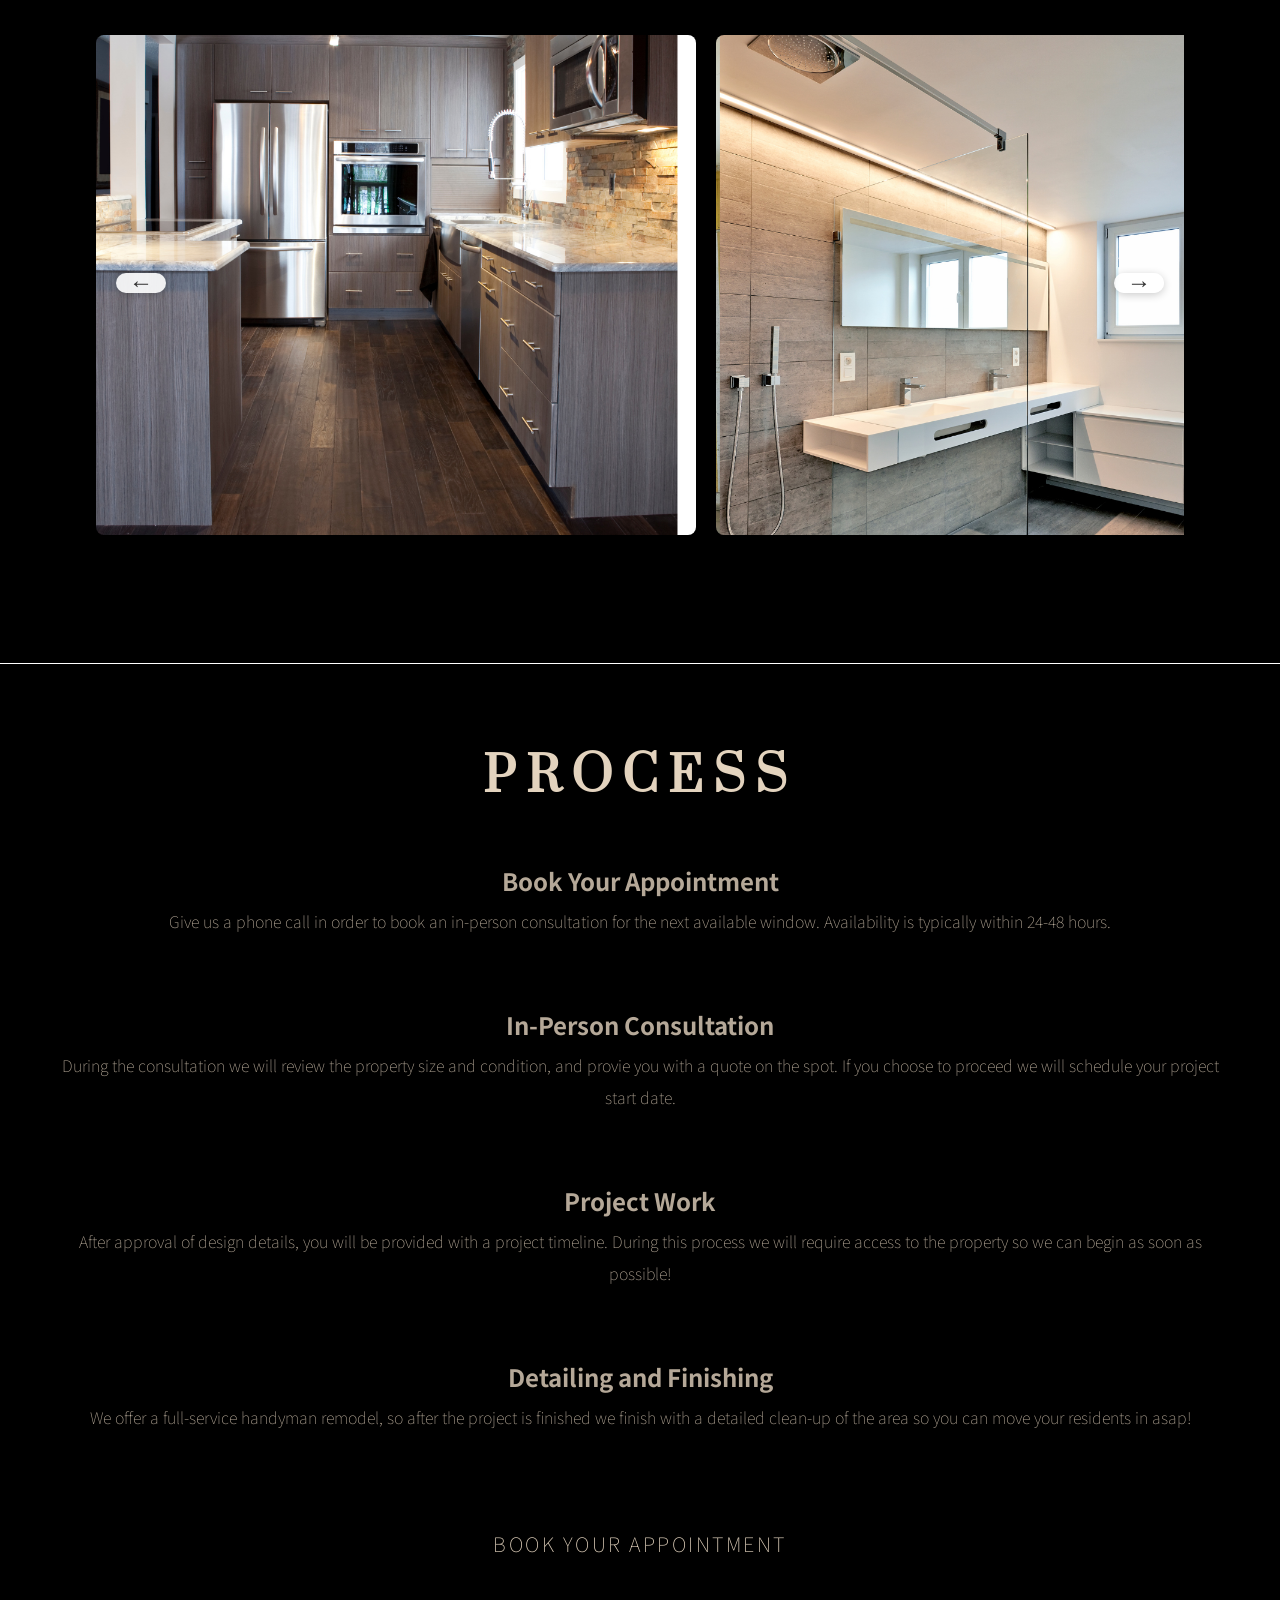
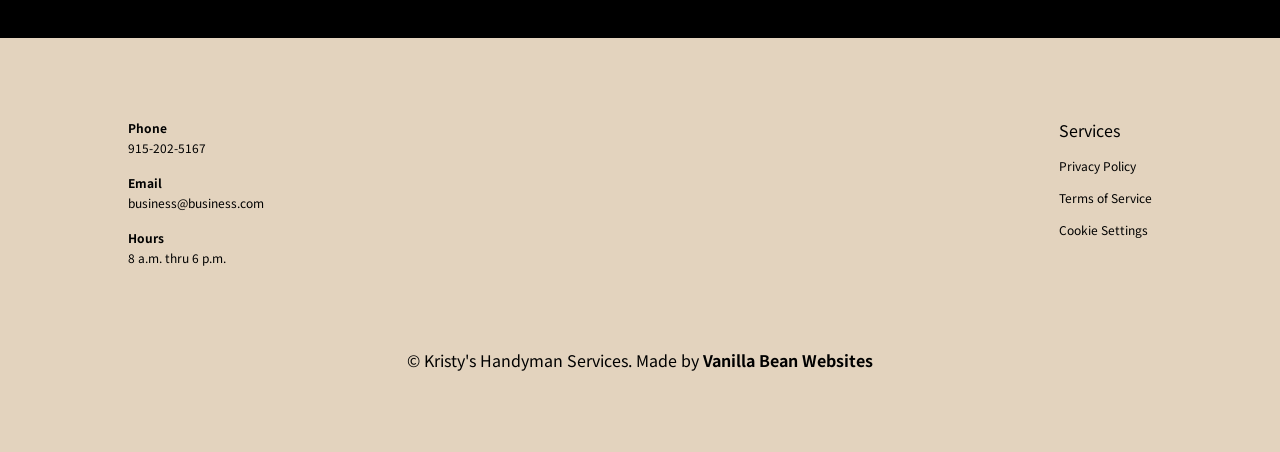
==== commit 1a3c4ab4: "Tended to small annoyances" ====
--- a/index.html
+++ b/index.html
@@ -10,10 +10,8 @@
 <link rel="preconnect" href="https://fonts.googleapis.com">
 <link rel="preconnect" href="https://fonts.gstatic.com" crossorigin>
 <link href="https://fonts.googleapis.com/css2?family=Noto+Sans+JP:wght@100..900&display=swap" rel="stylesheet">
-
-<link rel="preconnect" href="https://fonts.googleapis.com">
-<link rel="preconnect" href="https://fonts.gstatic.com" crossorigin>
 <link href="https://fonts.googleapis.com/css2?family=Pinyon+Script&display=swap" rel="stylesheet">
+<link href="https://fonts.googleapis.com/css2?family=Ballet:opsz@16..72&display=swap" rel="stylesheet">
     
   <!-- Material Icons -->
   <link href="https://fonts.googleapis.com/icon?family=Material+Icons" rel="stylesheet">
@@ -37,9 +35,9 @@
 
         <div class="nav-links" id="navLinks">
             <a href="#home">Home</a>
-            <a href="#services">Services</a>
+            <a href="#services"">Services</a>
             <a href="#about">Gallery</a>
-            <a href="tel:+19152025167">Call 915-202-5167 Now</a>
+            <a href="tel:+19152025167">Call 915-202-5167</a>
         </div>
 
     </nav>
@@ -47,18 +45,16 @@
 <!---------------------------------------HERO------------------------------------------->
     <section id="hero" class="parallax">
         <div class="hero-text">
-            <h1 id="hero-headline">Beautiful Spaces, Expertly Finished</h1>
-            <h2 id="hero-subheadline">Property Management Contracting for Rental Properties</h2>
-
-<a href="tel:+19152025167"><button class="hero-button">Book Your Free Consultation</button></a>
-
+          <h1 id="hero-subheadline">Property Management Contracting</h1>
+            <h2 id="hero-headline">Expertly Finished Spaces</h2>
+            <a href="tel:+19152025167"><p class="underline-animation spacing button">BOOK YOUR APPOINTMENT</p></a>
         </div>
     </section>
 
 <!---------------------------------------INTRO------------------------------------------->
 <section id="intro">
-    <p class="intro-title spacing">SERVING THE EL PASO DEL NORTE REGION</p>
-    <p class="intro-text">When a tenant moves out, you need the next one moving in—fast. That’s where we come in. We specialize in make-ready services for landlords and property managers, handling everything from plumbing fixes and fresh paint to drywall repairs, masonry, and electrical work. Beyond turnover prep, we provide reliable general handyman services to keep your properties in top condition year-round.
+    <p class="intro-title spacing fade-up">SERVING THE EL PASO DEL NORTE REGION</p>
+    <p class="intro-text fade-up">When a tenant moves out, you need the next one moving in—fast. That’s where we come in. We specialize in make-ready services for landlords and property managers, handling everything from plumbing fixes and fresh paint to drywall repairs, masonry, and electrical work. Beyond turnover prep, we provide reliable general handyman services to keep your properties in top condition year-round.
 
 For clients who want more than just repairs, we also offer home organization solutions, helping transform cluttered spaces into functional, inviting environments that boost appeal and value. With every project, we bring speed, professionalism, and an eye for detail—ensuring your property is truly move-in ready.</p>
 </section>
@@ -68,7 +64,7 @@
   <div class="service-text">
     <h3 class="service-titles">SERVICES</h3>
      <p class="spacing service-titles">AVAILABLE SUNDAY THRU SATURDAY</p>
-    <p class="service-subtitle service-titles">Emergency requests subject to availability</p>
+    <div class="service-subtitle ><p class="service-titles">Emergency requests subject to availability</p></div>
     <div class="service-box first-service-box">
       <div class="service-items">
         <div class="icon-title">
@@ -79,10 +75,7 @@
         <i class="material-icons close-icon" style="display: none;">close</i>
       </div>
       <p style="display: none;">
-        <li>Light installation</li>
-        <li>Outlet Replacements</li>
-        <li>Switch Repairs</li>
-        <li>Ceiling Fan Installation</li>
+        Light installation, outlet replacements, switch repairs and ceiling fan installation.
         </p>
     </div>
     <div class="service-box">
@@ -187,7 +180,7 @@
         <div class="carousel-wrapper">
             <div class="carousel-track" id="carouselTrack">
                 <div class="carousel-item" data-default="./assets/Kitchen-before.png" data-hover="./assets/Kitchen-After.png"></div>
-               <div class="carousel-item" data-default="./assets/afterlivingroom.jpg" data-hover="./assets/beforelivingtoom.jpg"></div>
+                <div class="carousel-item" data-default="./assets/afterlivingroom.jpg" data-hover="./assets/beforelivingtoom.jpg"></div>
                 <div class="carousel-item" data-default="https://picsum.photos/600/500?random=5" data-hover="https://picsum.photos/600/500?random=6"></div>
                 <div class="carousel-item" data-default="https://picsum.photos/600/500?random=7" data-hover="https://picsum.photos/600/500?random=8"></div>
                 <div class="carousel-item" data-default="https://picsum.photos/600/500?random=9" data-hover="https://picsum.photos/600/500?random=10"></div>
@@ -218,7 +211,7 @@
     <p class="process-title"><strong>Detailing and Finishing</strong></p>
     <p>We offer a full-service handyman remodel, so after the project is finished we finish with a detailed clean-up of the area so you can move your residents in asap!</p>
 </div>
-<a href="tel:+19152025167"><button class="process-button">Book Your Free Consultation</button></a>
+<a href="tel:+19152025167"><p class="underline-animation spacing beige-button button">BOOK YOUR APPOINTMENT</p></a>
 </section>
 
 <footer>
--- a/styles.css
+++ b/styles.css
@@ -3,10 +3,9 @@
     --main-black: black;
     --white-color: rgb(221, 217, 217); 
     --off-white-color: rgb(227, 211, 190);
-    --text-color: rgb(8, 4, 4); 
+    --text-color: rgb(17, 10, 10); 
     font-family: 'Noto Sans KR', sans-serif;
 }
-
 
 .prata-regular {
   font-family: "Prata", serif;
@@ -20,6 +19,13 @@
   font-style: normal;
 }
 
+.ballet-uniquifier {
+  font-family: "Ballet", cursive;
+  font-optical-sizing: auto;
+  font-weight: 400;
+  font-style: normal;
+}
+
 
 * {
     margin: 0;
@@ -28,34 +34,25 @@
 
 }
 body {
-    background-color: black;
+    background-color: var(--main-black);
     color: var(--off-white-color);
 
 }
 body, html {
-  overflow-x: hidden; /* Prevent horizontal scrolling on mobile devices */
-}
-h1 {
-    font-size: 4.5rem;
-}
-
+  overflow-x: clip; /* Clip instead of hidden allows the the mobile menu to work and the navb to stay stickyyyy*/ 
+}
+h4 {
+
+    font-weight: 400;
+    font-size:1.3rem;
+}
 h3 {
-      letter-spacing: 10px;
-        text-align: center;
-}
-h4 {
-    font-family: 'Noto Sans Jp', sans-serif;
-    font-weight: 400;
-    font-size:1.5rem;
-}
-h1, h3
-{
-    font-family: "Prata", serif;
     font-size: clamp(2rem, 5vw, 3rem);
-}
-p, a {
-    font-family: 'Noto Sans Kr', sans-serif;
-}
+    font-family: 'Prata', serif;
+    letter-spacing: 10px;
+    text-align: center;
+}
+
 #logo {
     display: flex;
     align-items: center;
@@ -78,7 +75,6 @@
             top: 0; /* Remember to always add this for sticky navs */
             z-index: 1000;
             margin-bottom: -104px; 
-            font-size: 20px;
             font-weight: 300;
             padding: 0 30px;
     
@@ -130,61 +126,7 @@
         .hamburger.active span:nth-child(3) {
             transform: rotate(45deg) translate(-6px, -6px);
         }
-
-        /* Mobile Styles */
-        @media (max-width: 768px) {
-            .hamburger {
-                display: flex;
-            }
-
-    #logo {
-        font-size: 16px; /* Slightly smaller on mobile */
-    }
-
-    nav {
-        padding: 0 15px; /* Reduced padding on mobile */
-    }
-    
-
-            .nav-links {
-                position: fixed;
-                right: -100%;
-                top: 0;
-                height: 100vh;
-                width: 70%;
-                max-width: 300px;
-                background-color: rgba(0, 0, 0, 0.98);
-                flex-direction: column;
-                justify-content: center;
-                align-items: center;
-                transition: right 0.3s ease-in-out;
-                box-shadow: -2px 0 10px rgba(255, 255, 255, 0.1);
-            }
-
-            .nav-links.active {
-                right: 0;
-            }
-
-            nav a {
-                width: 100%;
-                padding: 15px 20px;
-                height: auto;
-                justify-content: center;
-                border-bottom: 1px solid rgba(255, 255, 255, 0.1);
-            }
-
-            nav a:last-child {
-                border-bottom: none;
-            }
-        }
-
-
-    .logo-icon {
-        width: auto;
-        height: 80px;
-        margin-left: 5px;
-    }
-
+/*-------------------  HERO SECTION---------------------*/
 
 #hero {
     width: 100%;
@@ -198,7 +140,7 @@
     background-image: url("assets/Minimalist\ Desert\ Living\ Room.jpg");
     background-repeat: no-repeat;
     background-attachment: fixed;
-    background-size: clamp(50%, 100%, cover);
+    background-size: cover;
     background-position: center;
 }
 
@@ -213,65 +155,54 @@
     width: 90%;
 }
 
+#hero-subheadline {
+    font-size: clamp(1rem, 2.5vw, 1.3rem);
+    text-transform: uppercase;
+    font-weight: 200;
+    letter-spacing: 5px;
+    color: black;
+    font-family: 'Prata', serif;
+}
+
  #hero-headline {
-    font-size: clamp(2rem, 5vw, 3rem);
-    text-transform: uppercase;
-    letter-spacing: 10px;
+    font-size: clamp(2rem, 5rem, 7rem);
+    font-family: "Ballet", cursive;
     font-weight: 300;
-    }
-
-#hero-subheadline {
-    font-size: clamp(1rem, 3vw, 1.5rem);
-    font-weight: 200;
-    letter-spacing: 2px;
-    color: black;
-      font-family: "Pinyon Script", cursive;
-
-}
-
-button {
-  margin: 0;
-  display: flex;
-  justify-content: center;
-  align-items: center;
-  min-height: 60px;
-  width: clamp(400px, 10vw, 500px);
-  margin-top: clamp(.5rem, 400px, 1.5rem);
-  font-size: 20px;
-  font-family: 'Noto Sans Jp', sans-serif;
-  font-weight: 150;
-  letter-spacing: 2px;
-}
-.hero-button {
-    color: var(--off-white-color);
-    background-color: black;
-    border: none;
-    cursor: pointer;    }
-
-.hero-button:hover {
-    box-shadow: 5px 5px 10px 2px rgba(0, 0, 0, 0.5); 
-}
+    color: var(--main-black);
+    }
+
+.underline-animation {
+  position: relative;
+  text-decoration: none;
+  color: var(--main-black);
+}
+
+.underline-animation::after {
+  content: "";
+  position: absolute;
+  left: 0;
+  bottom: -6px;              
+  width: 100%;
+  height: 1px;
+  background-color: currentColor;
+
+  transform: scaleX(0);      /* start invisible */
+  transform-origin: left;    /* animate left → right */
+  transition: transform 1s ease;
+}
+
+/* trigger animation */
+.underline-animation:hover::after {
+  transform: scaleX(1);
+}
+.button {
+    cursor: pointer;  
+    font-size: 20px; 
+}
+
 a {
     text-decoration: none;
     color: black;
-}
-
-/*-------------------  HERO SECTION MEDIA QUERIES---------------------*/
-
-@media (max-width: 1270px) {
-
-   .hero-text {
-        padding-top: clamp(30vh, 35vh, 45vh);
-        gap: 20px;
-   }
- 
-    }
-@media (max-width: 480px) /* REMEMBER, this applies to anything SMALLER than 480px */ {
-
-    button {
-        width: clamp(300px, 20vw, 300px);
-        font-size: 15px; 
-    }
 }
 
 
@@ -568,14 +499,17 @@
     box-shadow: 5px 5px 10px 2px rgba(248, 247, 247, 0.5); 
 }
 
-
+.beige-button {
+    color: var(--off-white-color);
+    padding-top: 4rem
+}
 
 /*----------------------------------FOOTER----------------------*/
 
 footer {
 min-width: 100%;
 padding: 5rem;
-background-color: white;
+background-color: var(--off-white-color);
 color: black;
 }
 .footer-items {
@@ -594,127 +528,217 @@
     padding-top: 5rem;
     text-align: center;
 }
-/*--------------------MEDIA QUIERIES-------------------*/
-@media screen and (max-width: 480px) {
-    
-    .process-block {
-    padding: 2rem 0rem;
+
+/*-------------------- ANIMATIONS-------------------*/
+
+.fade-up {
+    opacity: 0;
+    transform: translateY(20px);
+    transition: opacity 0.6s ease-out, transform 0.6s ease-out;
+}
+.fade-up.visible {
+    opacity: 1;
+    transform: translateY(0);
+}
+
+/* =========================
+   BASE (mobile-first)
+========================= */
+
+.logo-icon {
+    width: auto;
+    height: 80px;
+    margin-left: 5px;
+}
+
+.service-photo {
     width: 100%;
-}
-    footer {
-        padding: 3rem 1rem; /* Reduced padding on mobile */      
-
-    }
-    .footer-items p {
-        font-size: 12px;
-    }
-}
-
-
-/*Everthing bigger than 480*/
-@media screen and (min-width: 480px) {
-.service-photo {
-    width: 400px;
-    height: 500px;
-    margin: 0 auto
-}
-}
-
-/*Everthing bigger than 768*/
-@media screen and (min-width: 768px) {
-
-.intro-text {
-padding: 0 6rem;
-}
-.service-photo {
-    background-position: left;
-    width: 600px;
-    height: 700px;
-    margin: 3rem auto;
-}
-/*
-#selling-points {
-font-size: 1.5rem;
-align-items: center;
-justify-content: space-around;
-}*/
+    min-height: 250px;
+}
+
+button {
+    width: 300px;
+    font-size: 15px;
+}
+
+.process-block {
+    padding: 2rem 0;
+    width: 100%;
+}
 
 footer {
-padding: 5rem 6rem;
-}
-
-}
-
-@media (max-width: 780px) {
-    #services {
-        flex-direction: column;
-        padding: 3rem 1rem; /* Reduced padding on mobile */
-    }
-    
-    .service-photo {
-        min-height: 300px; /* Adjusts height for mobile */
-        width: 100%;
-        order: 2; /* Optional: places photo after text */
-    }
-    
-    .service-text {
-        order: 1; /* Optional: ensures text comes first */
-    }
-}
+    padding: 3rem 1rem;
+}
+
+.footer-items p {
+    font-size: 12px;
+}
+
+/* =========================
+   ≤ 480px
+========================= */
 @media (max-width: 480px) {
     .service-photo {
         min-height: 250px;
     }
 }
-/*Everthing bigger than 1270*/
-@media screen and (min-width: 1270px) {
-
-#intro {
-    min-height: 50vh;
-}
-.intro-text {
-padding: 1rem 10rem;
-width: 80vw;
-margin: auto;
-
-}
-.intro-title {
-    padding-top: 2rem;
-}
-.service-grid {
-    display:grid;
-    grid-template-columns: 1fr 1fr 1fr;
-    grid-template-rows: 1fr 1fr;
-    gap: 20px;
-    padding: 5rem;
-}
-
-.service-box {
-    min-height: 00px;
-    padding-bottom: 30px;
-}
-#services {
-    display: flex;
-    flex-direction: row;
-    justify-content: baseline;
-}
-.service-text {
-    padding-left: 3rem;
-    padding-right: 1rem;
-    min-width: 700px;
-}
-
-.service-photo {
-    background-position: left;
-    width: 1000px;
-    height: 1000px;
-    margin: 3rem auto;
-}
-footer {
-padding: 5rem 10%;
-background-color: var(--off-white-color);
-color: black;
-}
-
-}
-
+
+/* =========================
+   ≤ 768px
+========================= */
+@media (max-width: 768px) {
+
+    nav {
+        padding: 0 15px;
+    }
+
+    .hamburger {
+        display: flex;
+    }
+
+    .nav-links {
+        position: fixed;
+        top: 0;
+        right: -100%;
+        height: 100vh;
+        width: 70%;
+        max-width: 300px;
+        background-color: rgba(0, 0, 0, 0.98);
+        display: flex;
+        flex-direction: column;
+        justify-content: center;
+        align-items: center;
+        transition: right 0.3s ease-in-out;
+        box-shadow: -2px 0 10px rgba(255, 255, 255, 0.1);
+    }
+
+    .nav-links.active {
+        right: 0;
+    }
+
+    nav a {
+        width: 100%;
+        padding: 15px 20px;
+        border-bottom: 1px solid rgba(255, 255, 255, 0.1);
+        justify-content: center;
+    }
+
+    nav a:last-child {
+        border-bottom: none;
+    }
+
+    .parallax {
+        background-attachment: scroll;
+        background-position: center top;
+    }
+
+    #services {
+        flex-direction: column;
+        padding: 3rem 1rem;
+    }
+
+    .service-photo {
+        order: 2;
+        min-height: 300px;
+    }
+
+    .service-text {
+        order: 1;
+    }
+}
+
+/* =========================
+   ≥ 480px
+========================= */
+@media (min-width: 480px) {
+
+    .service-photo {
+        width: 400px;
+        height: 500px;
+        margin: 0 auto;
+    }
+}
+
+/* =========================
+   ≥ 768px
+========================= */
+@media (min-width: 768px) {
+
+    .intro-text {
+        padding: 0 6rem;
+    }
+
+    .service-photo {
+        width: 600px;
+        height: 700px;
+        margin: 3rem auto;
+        background-position: left;
+    }
+
+    footer {
+        padding: 5rem 6rem;
+    }
+}
+
+/* =========================
+   ≤ 1270px
+========================= */
+@media (max-width: 1270px) {
+
+    .hero-text {
+        padding-top: clamp(30vh, 35vh, 45vh);
+        gap: 20px;
+    }
+}
+
+/* =========================
+   ≥ 1270px
+========================= */
+@media (min-width: 1270px) {
+
+    #intro {
+        min-height: 50vh;
+    }
+
+    .intro-text {
+        padding: 1rem 10rem;
+        width: 80vw;
+        margin: auto;
+    }
+
+    .intro-title {
+        padding-top: 2rem;
+    }
+
+    .service-grid {
+        display: grid;
+        grid-template-columns: repeat(3, 1fr);
+        grid-template-rows: repeat(2, 1fr);
+        gap: 20px;
+        padding: 5rem;
+    }
+
+    #services {
+        flex-direction: row;
+        justify-content: baseline;
+    }
+
+    .service-text {
+        padding-left: 3rem;
+        padding-right: 1rem;
+        min-width: 700px;
+    }
+
+    .service-photo {
+        width: 1000px;
+        height: 1000px;
+        margin: 3rem auto;
+        background-position: left;
+    }
+
+    footer {
+        padding: 5rem 10%;
+        background-color: var(--off-white-color);
+        color: black;
+    }
+}
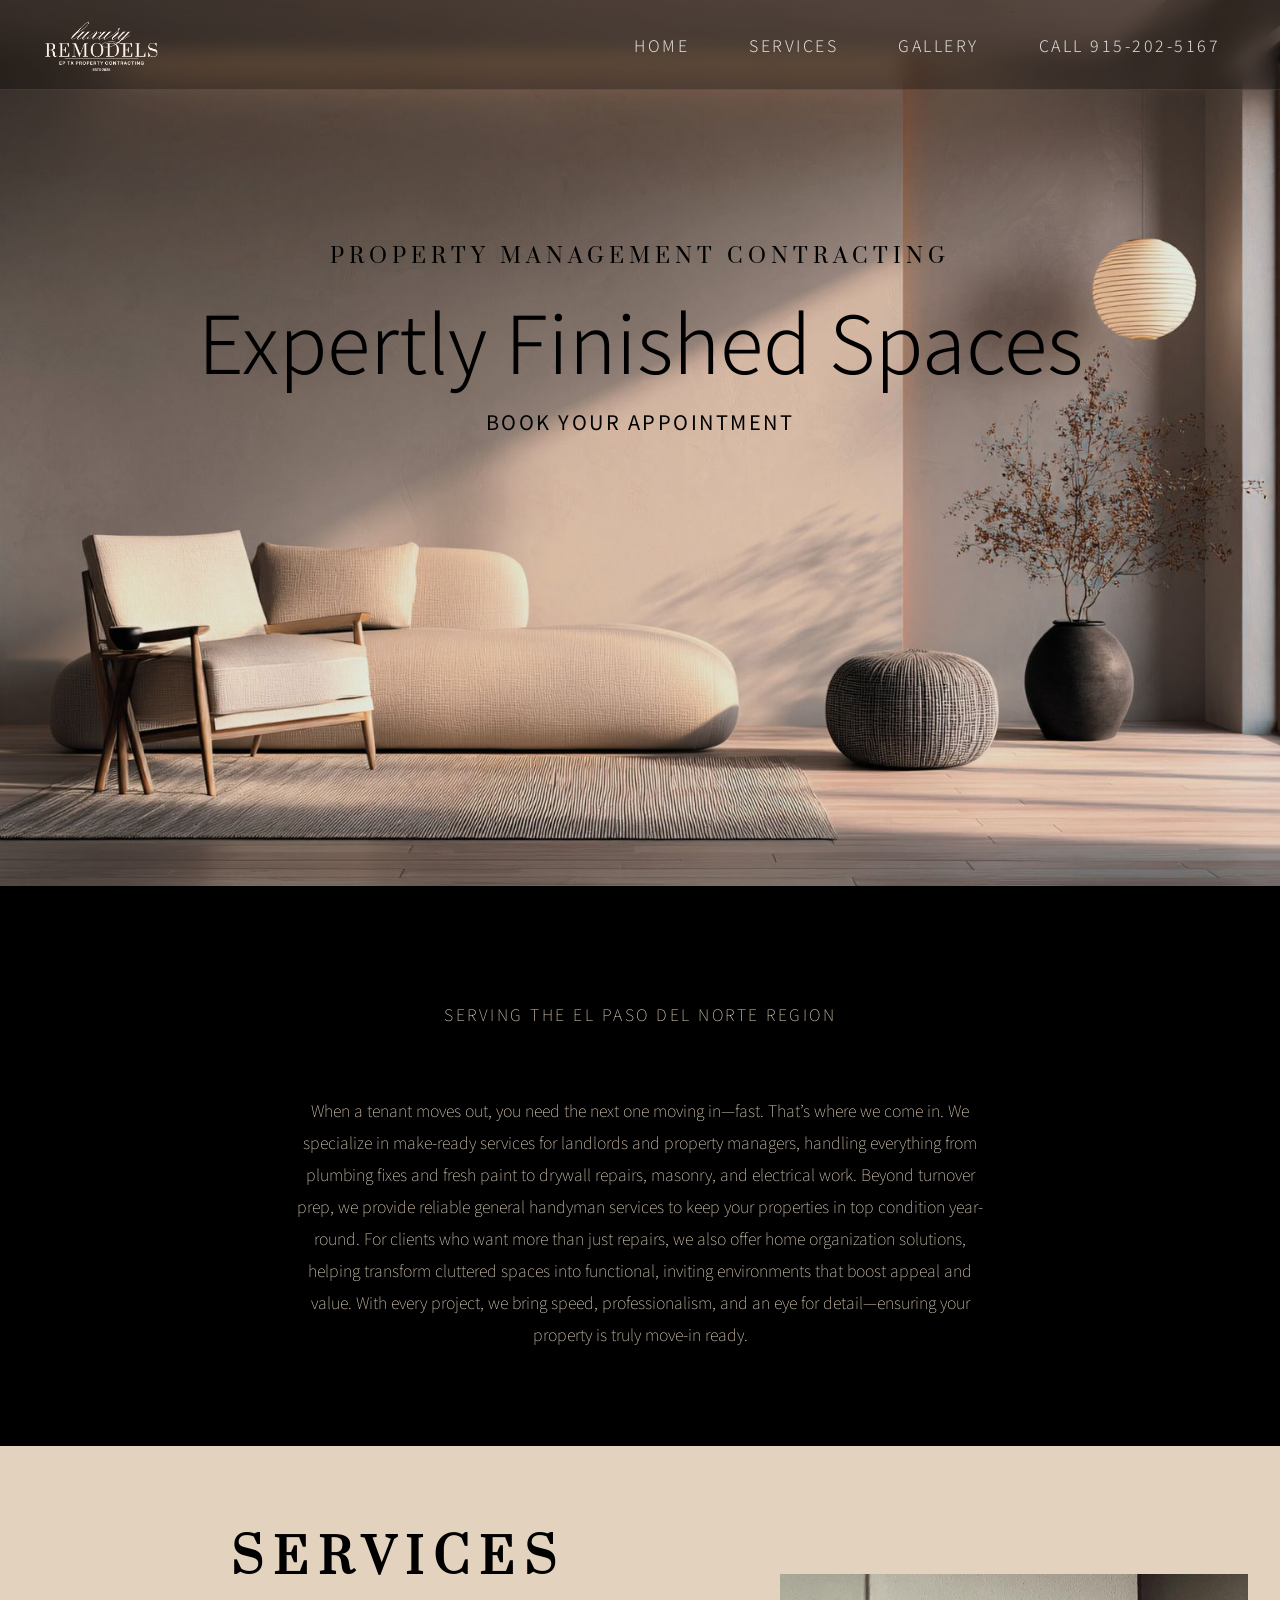
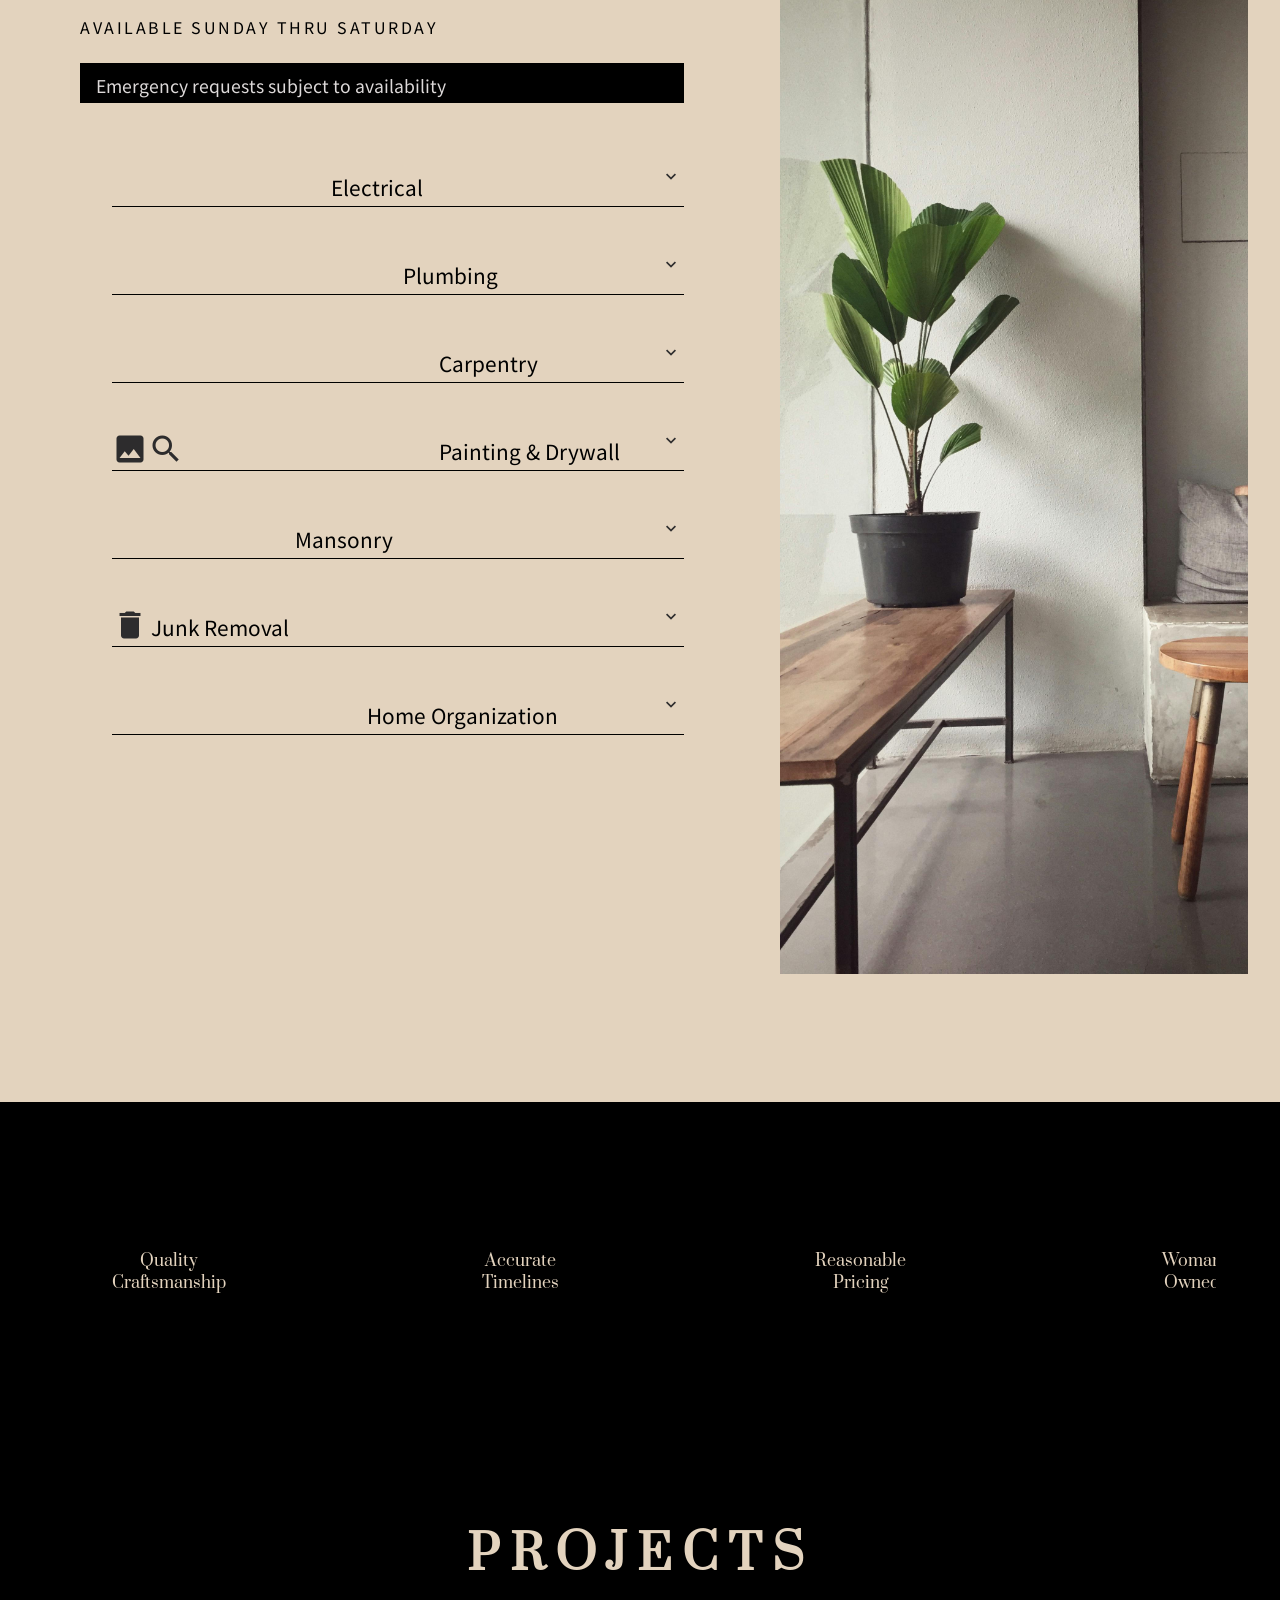
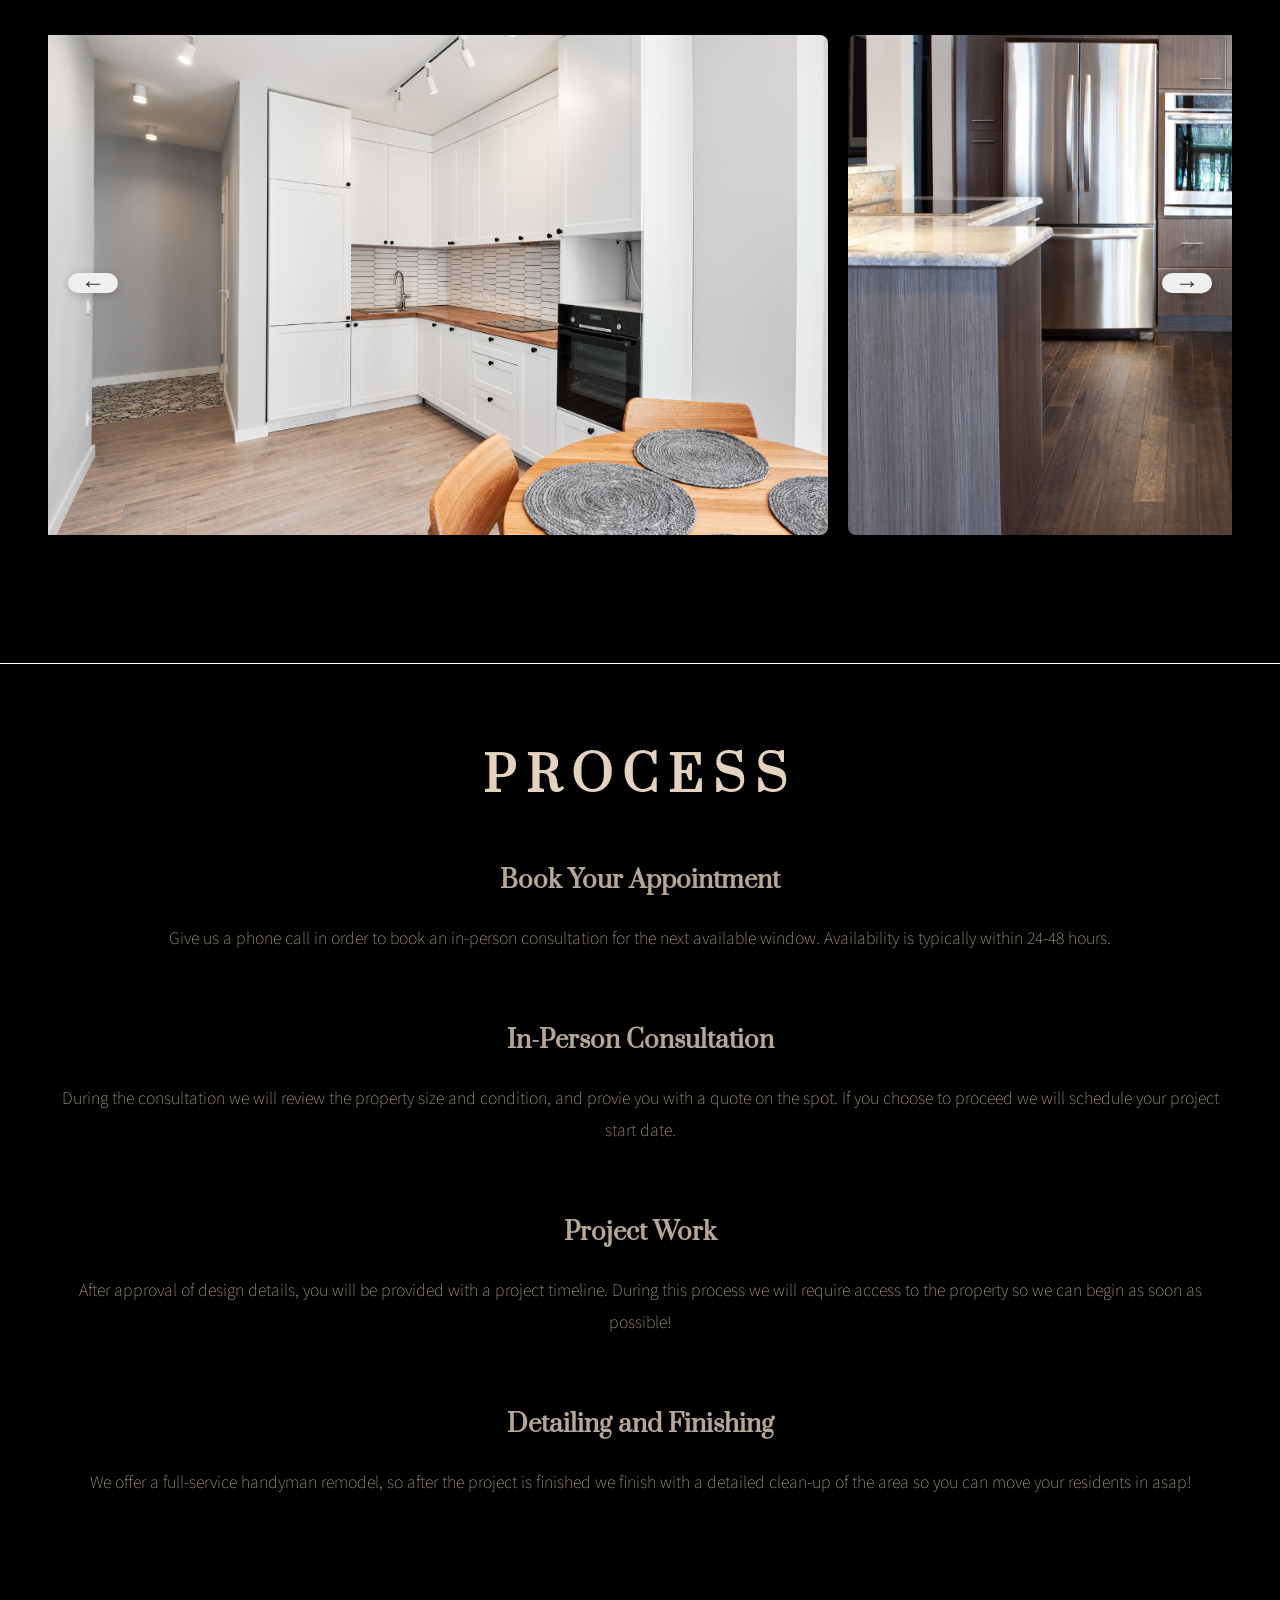
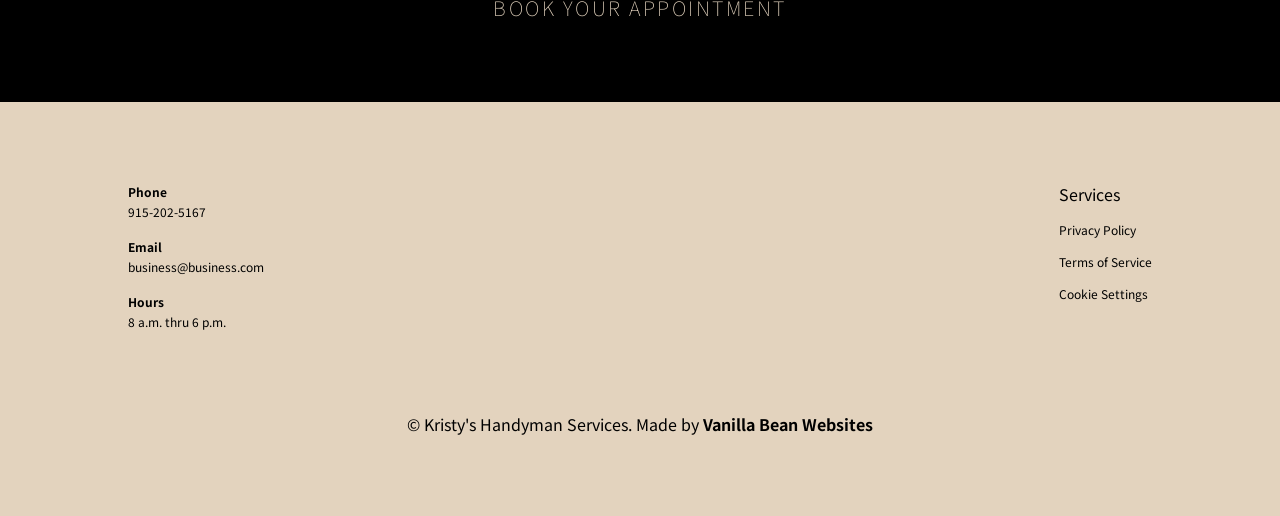
==== commit 7013c57d: "Changed project sizing to wider carousel image for mobile" ====
--- a/index.html
+++ b/index.html
@@ -34,10 +34,10 @@
         </div>
 
         <div class="nav-links" id="navLinks">
-            <a href="#home">Home</a>
-            <a href="#services"">Services</a>
-            <a href="#about">Gallery</a>
-            <a href="tel:+19152025167">Call 915-202-5167</a>
+            <a href="#home" class="spacing">HOME</a>
+            <a href="#services" class="spacing">SERVICES</a>
+            <a href="#about" class="spacing">GALLERY</a>
+            <a href="tel:+19152025167" class="spacing">CALL 915-202-5167</a>
         </div>
 
     </nav>
--- a/styles.css
+++ b/styles.css
@@ -166,7 +166,6 @@
 
  #hero-headline {
     font-size: clamp(2rem, 5rem, 7rem);
-    font-family: "Ballet", cursive;
     font-weight: 300;
     color: var(--main-black);
     }
@@ -372,7 +371,7 @@
 min-height: 80vh;
 font-weight: 100;
 font-size: 2rem;
-padding: 5rem 6rem;
+padding: 5rem 3rem;
 display: flex;
 justify-content: center;
 flex-direction: column;
@@ -404,7 +403,7 @@
             transition: transform 0.4s ease;
         }
         .carousel-item {
-            min-width: 600px;
+            min-width: 800px;
             height: 500px;
             background-size: cover;
             background-position: center;
@@ -419,7 +418,6 @@
             position: absolute;
             top: 50%;
             transform: translateY(-60%);
-            background: rgba(255, 255, 255, 0.9);
             border: none;
             width: 50px;
             height: 20px;
@@ -481,6 +479,8 @@
 }
 .process-title {
     font-size: 1.5rem;
+    font-family: "Prata", serif;
+     padding-bottom: 1rem;
 }
 .process-block {
     line-height: 2;
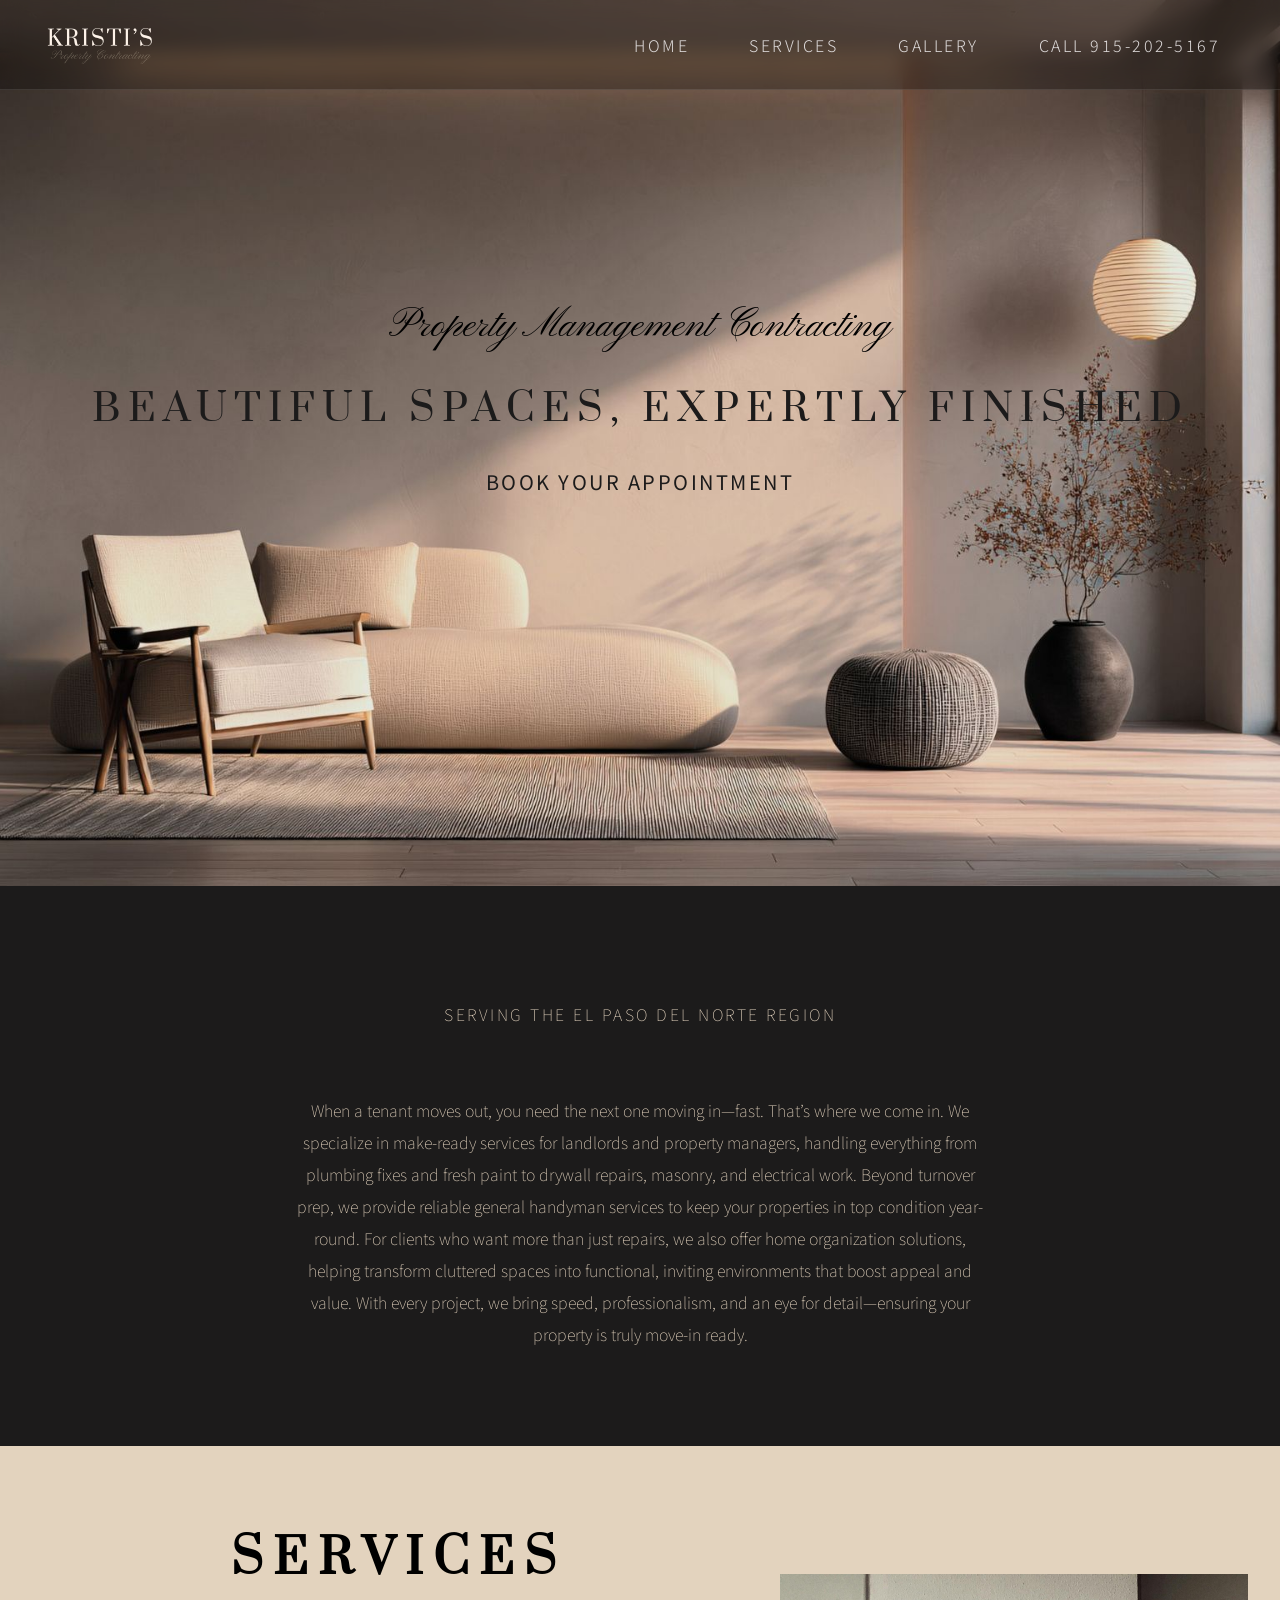
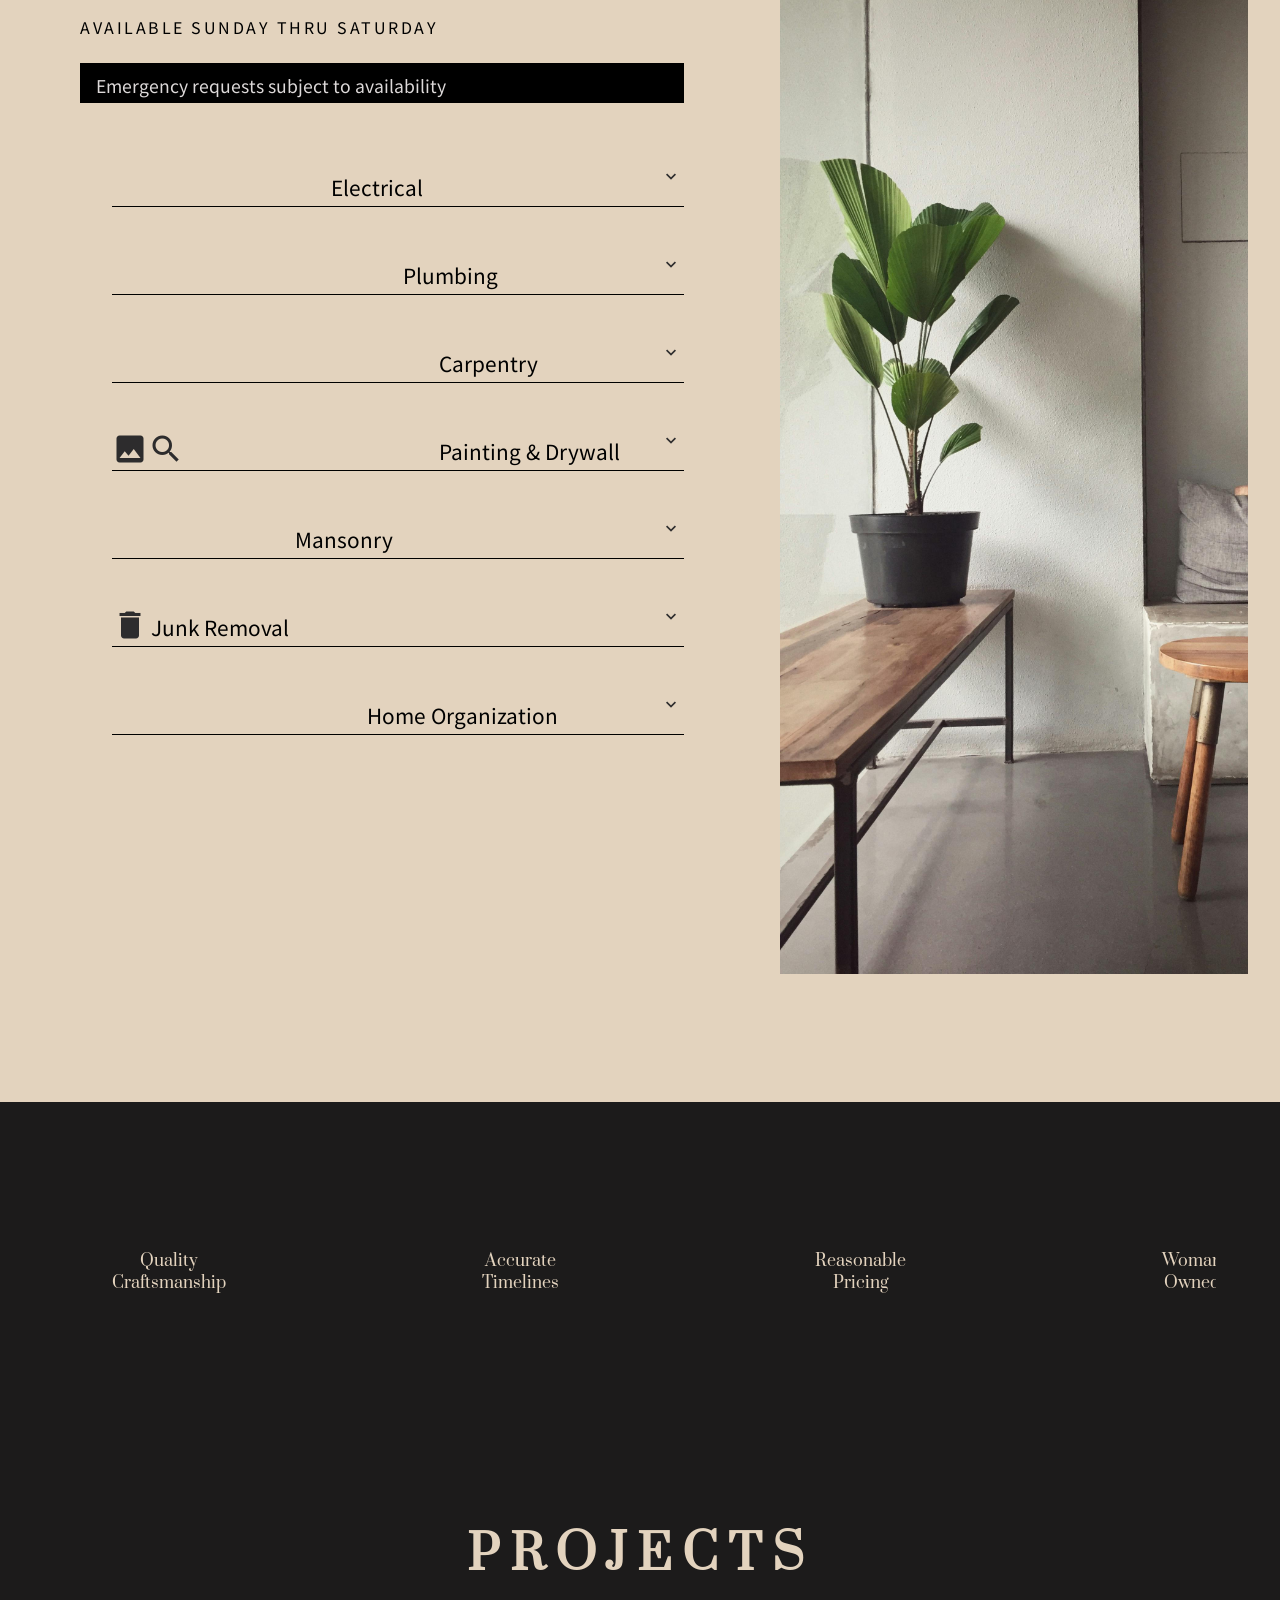
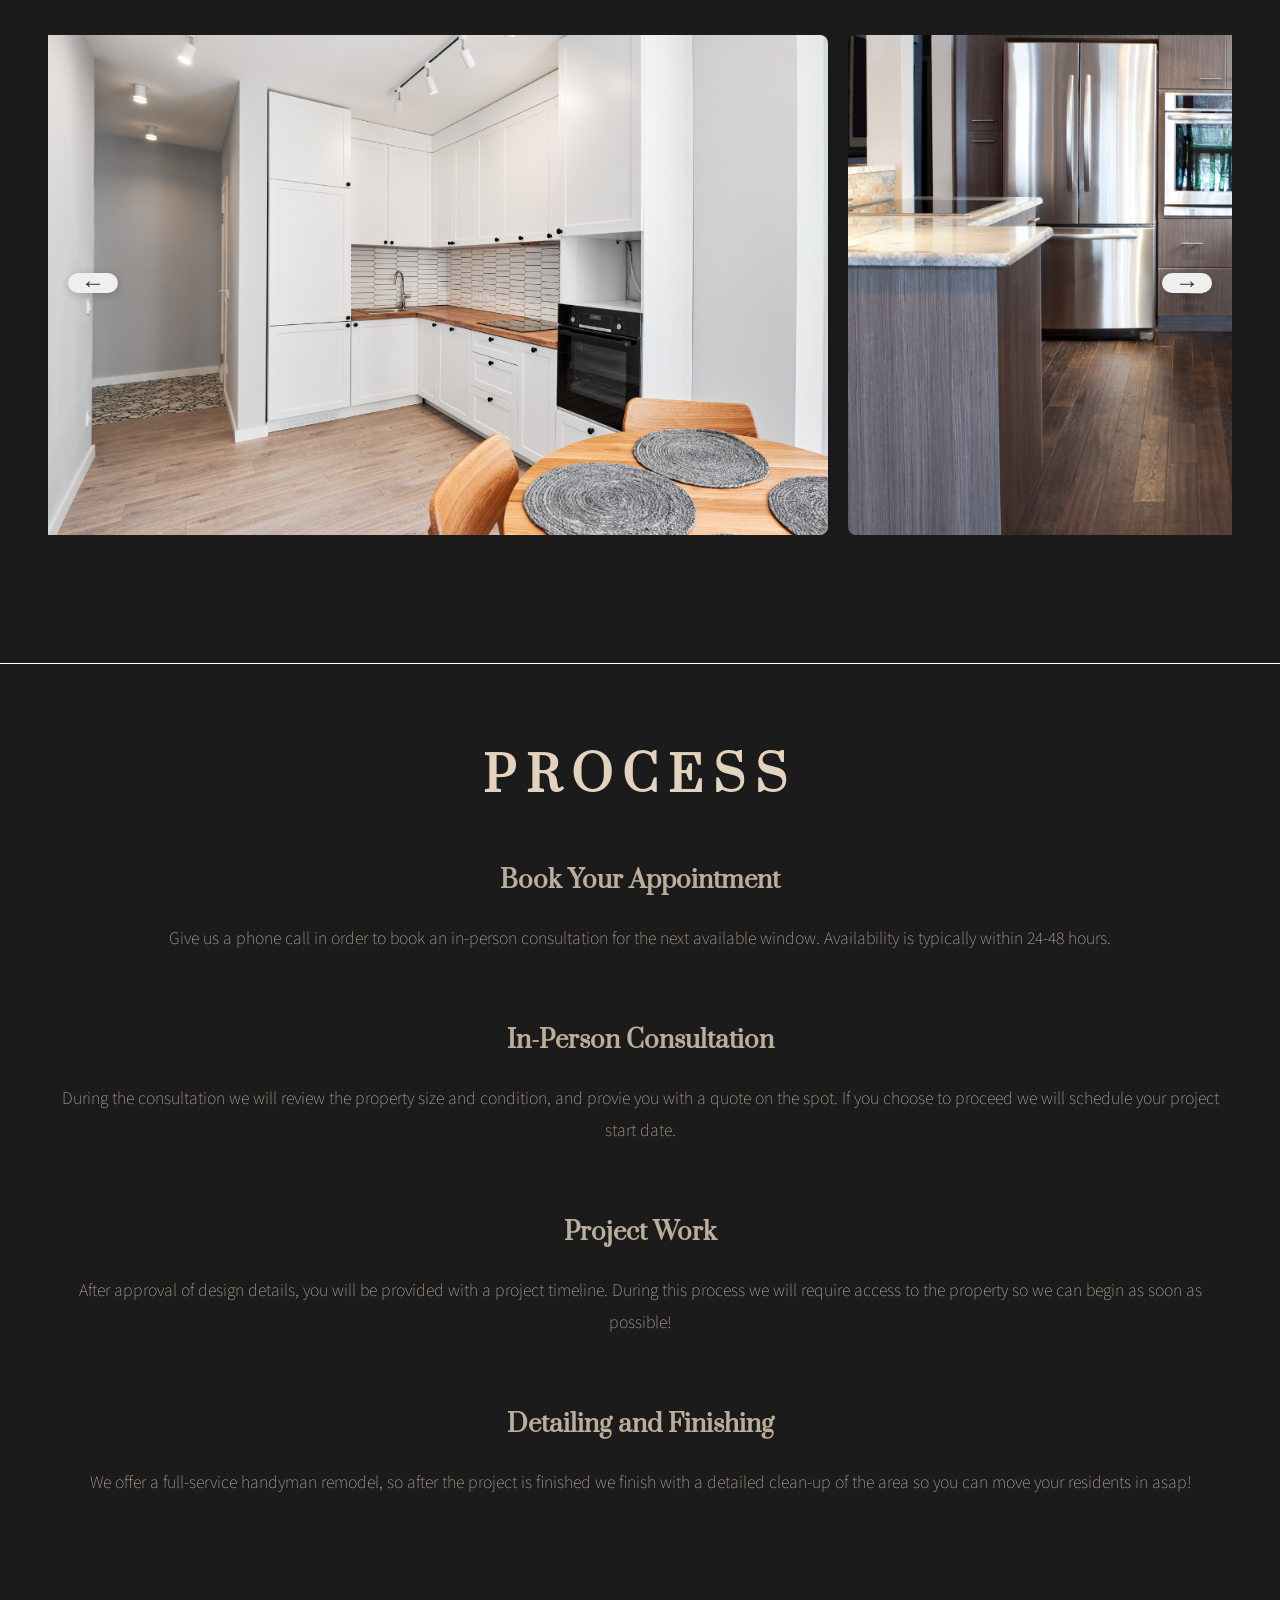
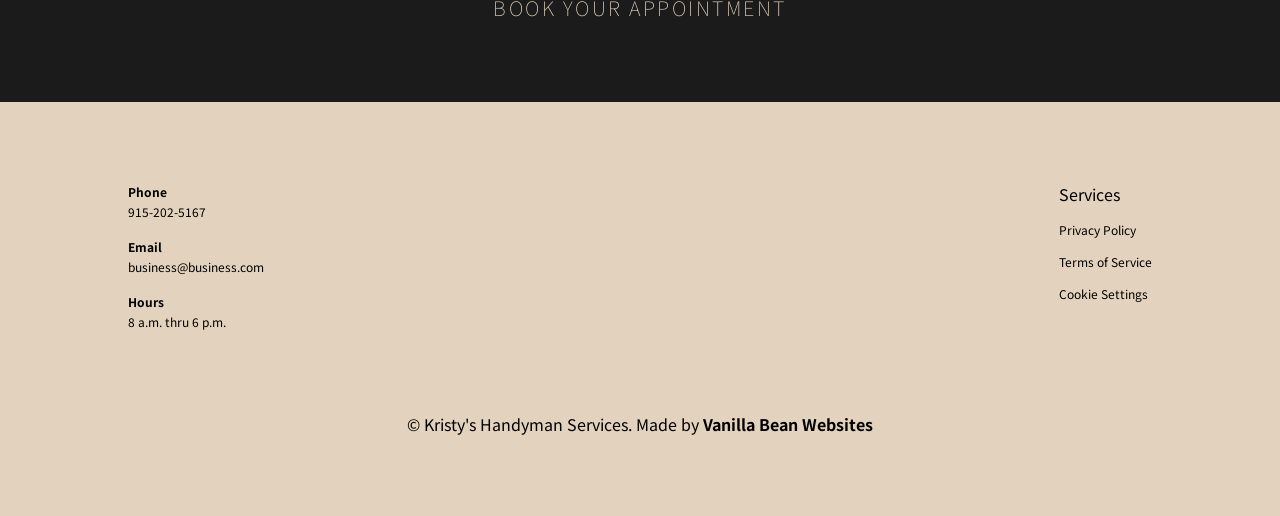
==== commit b956b52b: "Updated logo/ Reverted headline font" ====
--- a/index.html
+++ b/index.html
@@ -46,7 +46,7 @@
     <section id="hero" class="parallax">
         <div class="hero-text">
           <h1 id="hero-subheadline">Property Management Contracting</h1>
-            <h2 id="hero-headline">Expertly Finished Spaces</h2>
+            <h2 id="hero-headline">Beautiful Spaces, Expertly Finished</h2>
             <a href="tel:+19152025167"><p class="underline-animation spacing button">BOOK YOUR APPOINTMENT</p></a>
         </div>
     </section>
--- a/styles.css
+++ b/styles.css
@@ -1,6 +1,6 @@
 :root {
     font-size: 16px;
-    --main-black: black;
+    --main-black: rgb(28, 27, 27);
     --white-color: rgb(221, 217, 217); 
     --off-white-color: rgb(227, 211, 190);
     --text-color: rgb(17, 10, 10); 
@@ -149,25 +149,27 @@
     flex-direction: column;
     text-align: center;
     align-items: center;
-    padding-top: clamp(20%, 20%, 50%);
-    gap: 10px;
+    padding-top: clamp(30vh, 35vh, 45vh);
+    gap: .5rem;
     color: var(--off-white-color);
     width: 90%;
 }
 
 #hero-subheadline {
-    font-size: clamp(1rem, 2.5vw, 1.3rem);
+    font-size: clamp(2rem, 4vw, 2.5rem);
+    font-weight: 200;
+    color: black;
+    font-family: 'Pinyon Script', cursive;
+}
+
+ #hero-headline {
+    font-size: clamp(2rem, 3vw, 3rem);
+    font-weight: 200;
+    letter-spacing: 7px;
+    font-family: 'Prata', serif;
+    color: var(--main-black);
     text-transform: uppercase;
-    font-weight: 200;
-    letter-spacing: 5px;
-    color: black;
-    font-family: 'Prata', serif;
-}
-
- #hero-headline {
-    font-size: clamp(2rem, 5rem, 7rem);
-    font-weight: 300;
-    color: var(--main-black);
+    padding: clamp(0.5rem, 5vh, 1.5rem);
     }
 
 .underline-animation {
@@ -681,17 +683,6 @@
 }
 
 /* =========================
-   ≤ 1270px
-========================= */
-@media (max-width: 1270px) {
-
-    .hero-text {
-        padding-top: clamp(30vh, 35vh, 45vh);
-        gap: 20px;
-    }
-}
-
-/* =========================
    ≥ 1270px
 ========================= */
 @media (min-width: 1270px) {
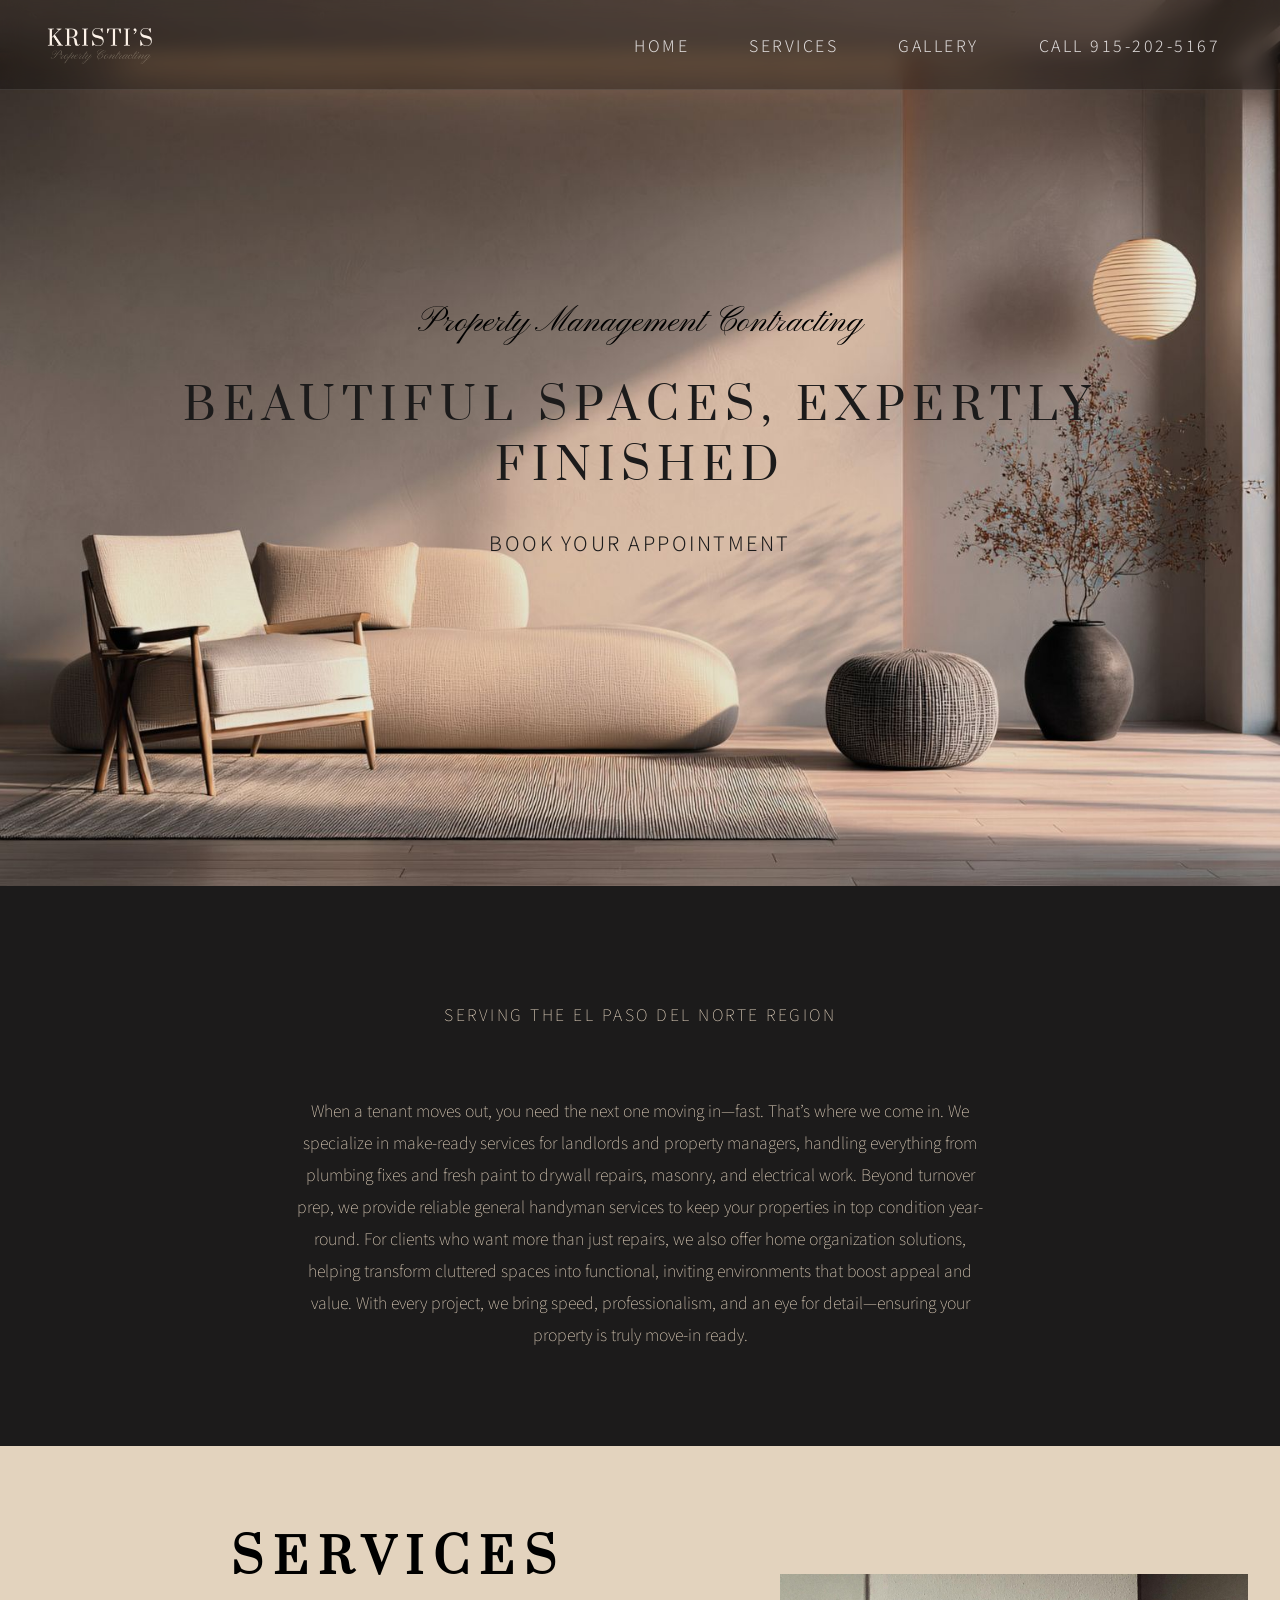
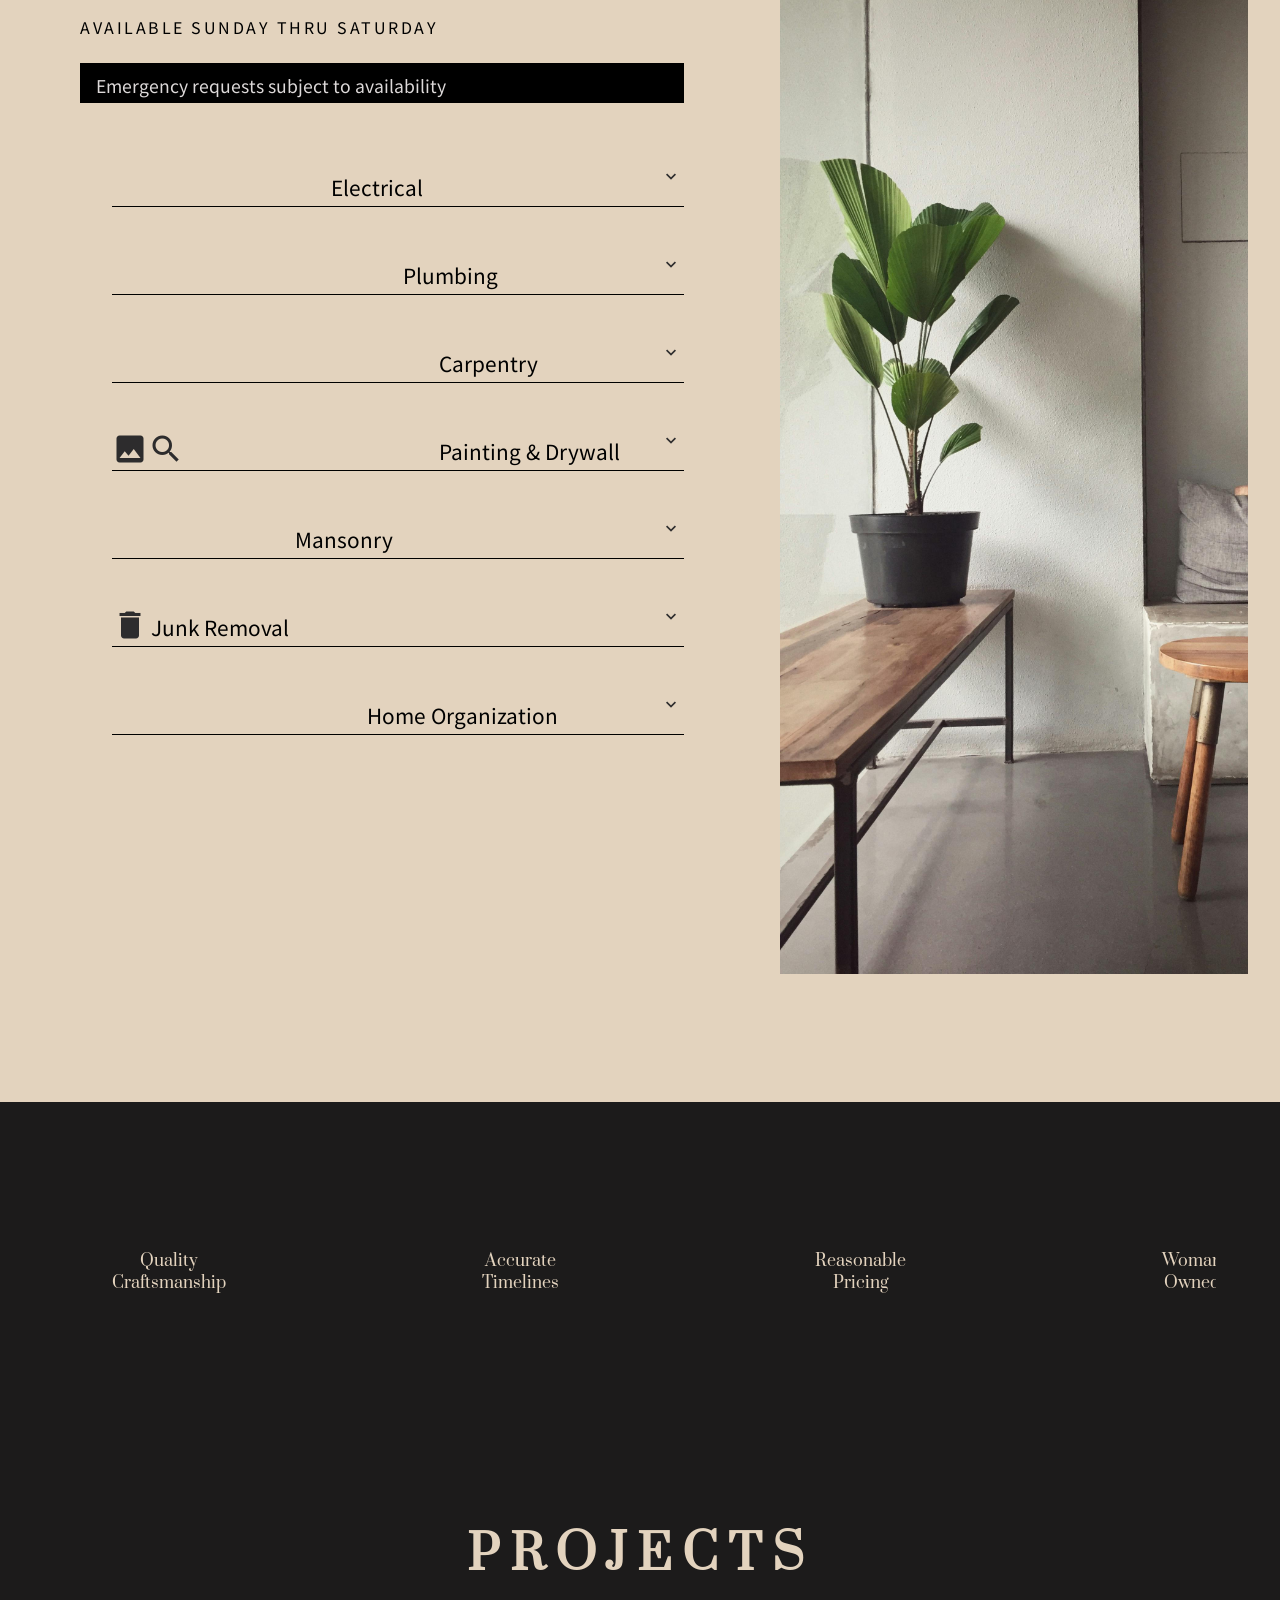
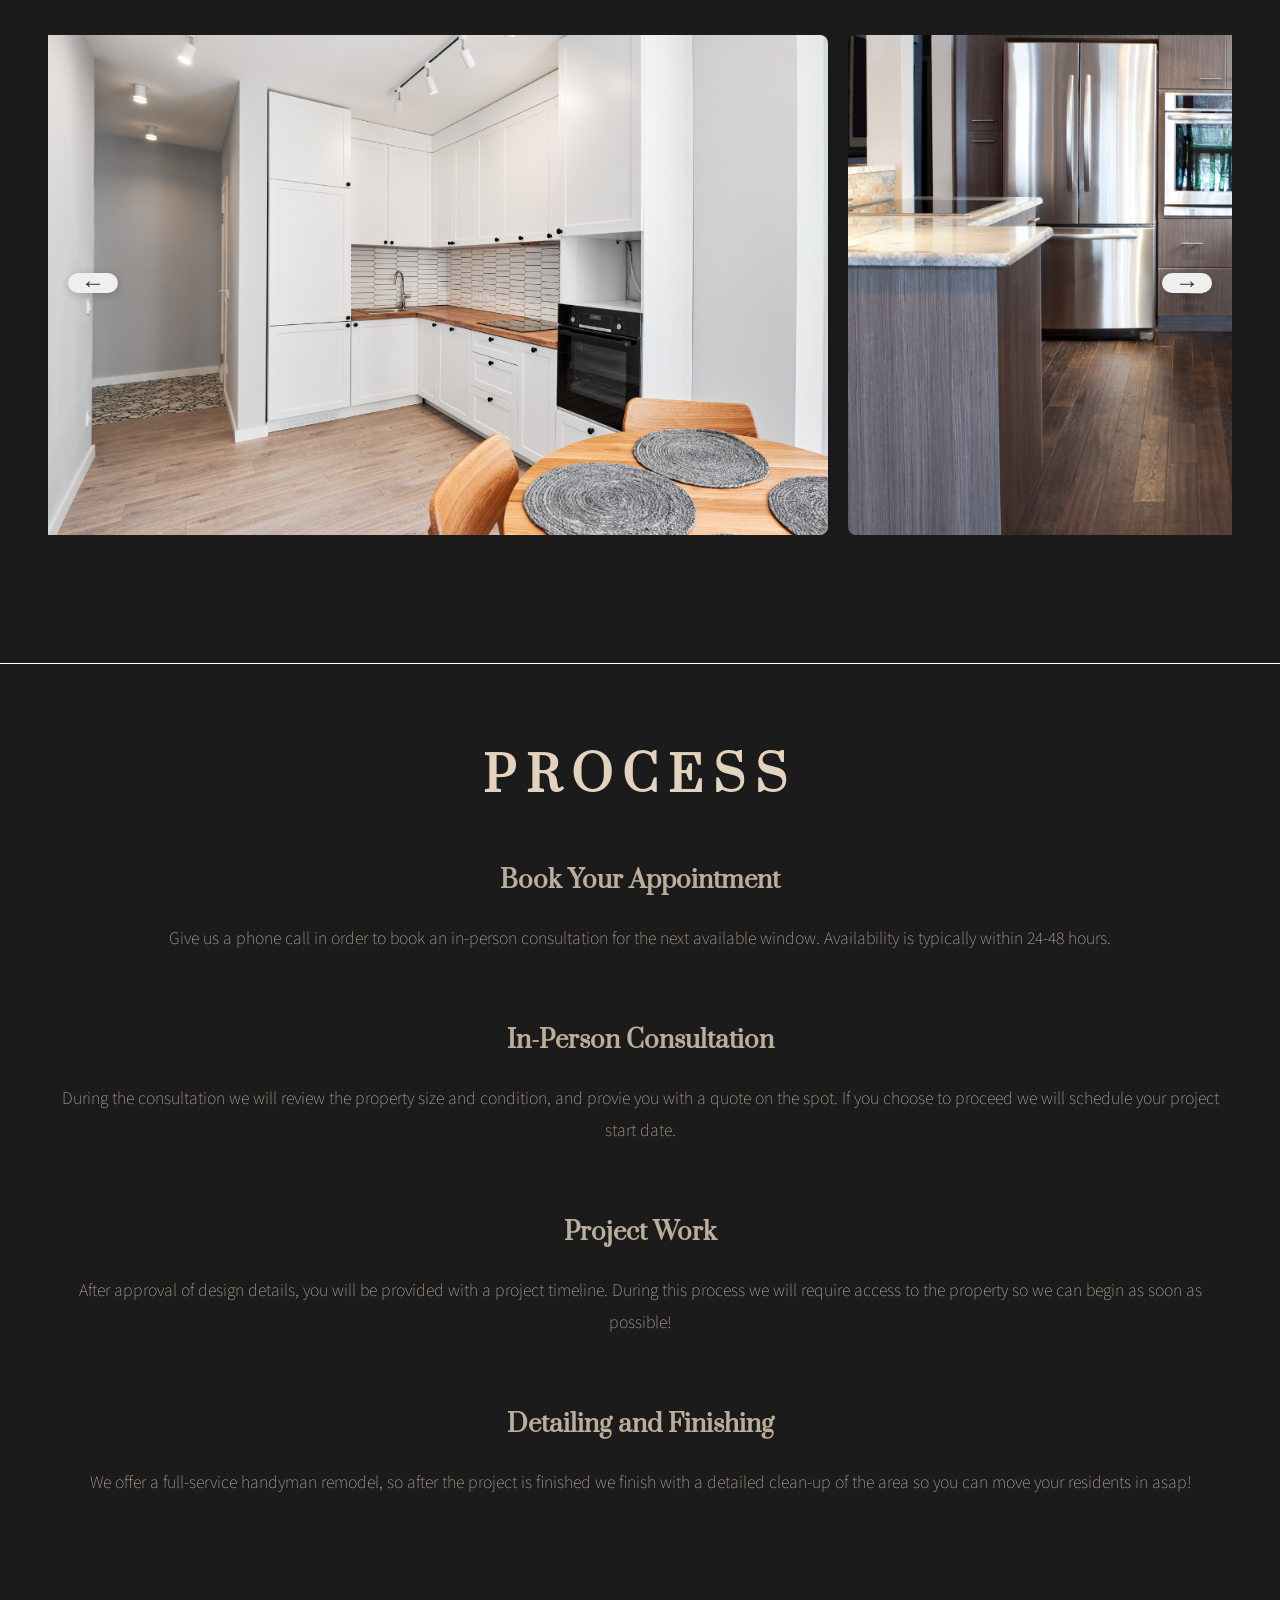
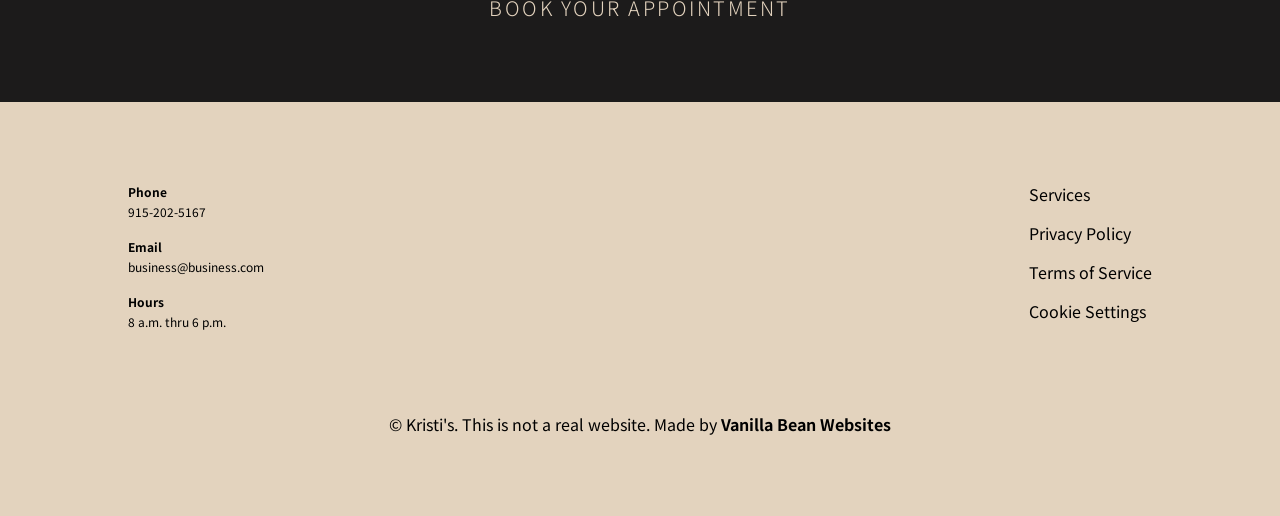
==== commit cf573e2d: "Tweaked button sizing to present overflow" ====
--- a/index.html
+++ b/index.html
@@ -235,14 +235,14 @@
 
     <div class="footer-column">
         <a href="#services">Services</a>
-        <p>Privacy Policy</p>
-        <p>Terms of Service</p>
-        <p>Cookie Settings</p>
+        <a href="">Privacy Policy</a>
+        <a href="">Terms of Service</a>
+        <a href="">Cookie Settings</a>
     </div>
 
 </div>
   <div class="footer-foot">
-        <p>    &copy; Kristy's Handyman Services. Made by <a href=""><strong>Vanilla Bean Websites</strong></a></p>
+        <p>    &copy; Kristi's. This is not a real website. Made by <a href=""><strong>Vanilla Bean Websites</strong></a></p>
     </div>
 </footer>
 
--- a/styles.css
+++ b/styles.css
@@ -156,20 +156,20 @@
 }
 
 #hero-subheadline {
-    font-size: clamp(2rem, 4vw, 2.5rem);
+    font-size: clamp(20px, 6vw, 35px);
     font-weight: 200;
     color: black;
     font-family: 'Pinyon Script', cursive;
 }
 
  #hero-headline {
-    font-size: clamp(2rem, 3vw, 3rem);
+    font-size: clamp(20px, 6vw, 44px);
     font-weight: 200;
     letter-spacing: 7px;
     font-family: 'Prata', serif;
     color: var(--main-black);
     text-transform: uppercase;
-    padding: clamp(0.5rem, 5vh, 1.5rem);
+    padding: clamp(1rem, 6vh, 1.5rem);
     }
 
 .underline-animation {
@@ -198,7 +198,8 @@
 }
 .button {
     cursor: pointer;  
-    font-size: 20px; 
+    font-size: clamp(15px, 3vw, 20px);
+     font-weight: 300;
 }
 
 a {
@@ -518,6 +519,7 @@
     display: flex;
     justify-content: space-between;
 }
+
 .contact-block {
     line-height: 20px;
 }
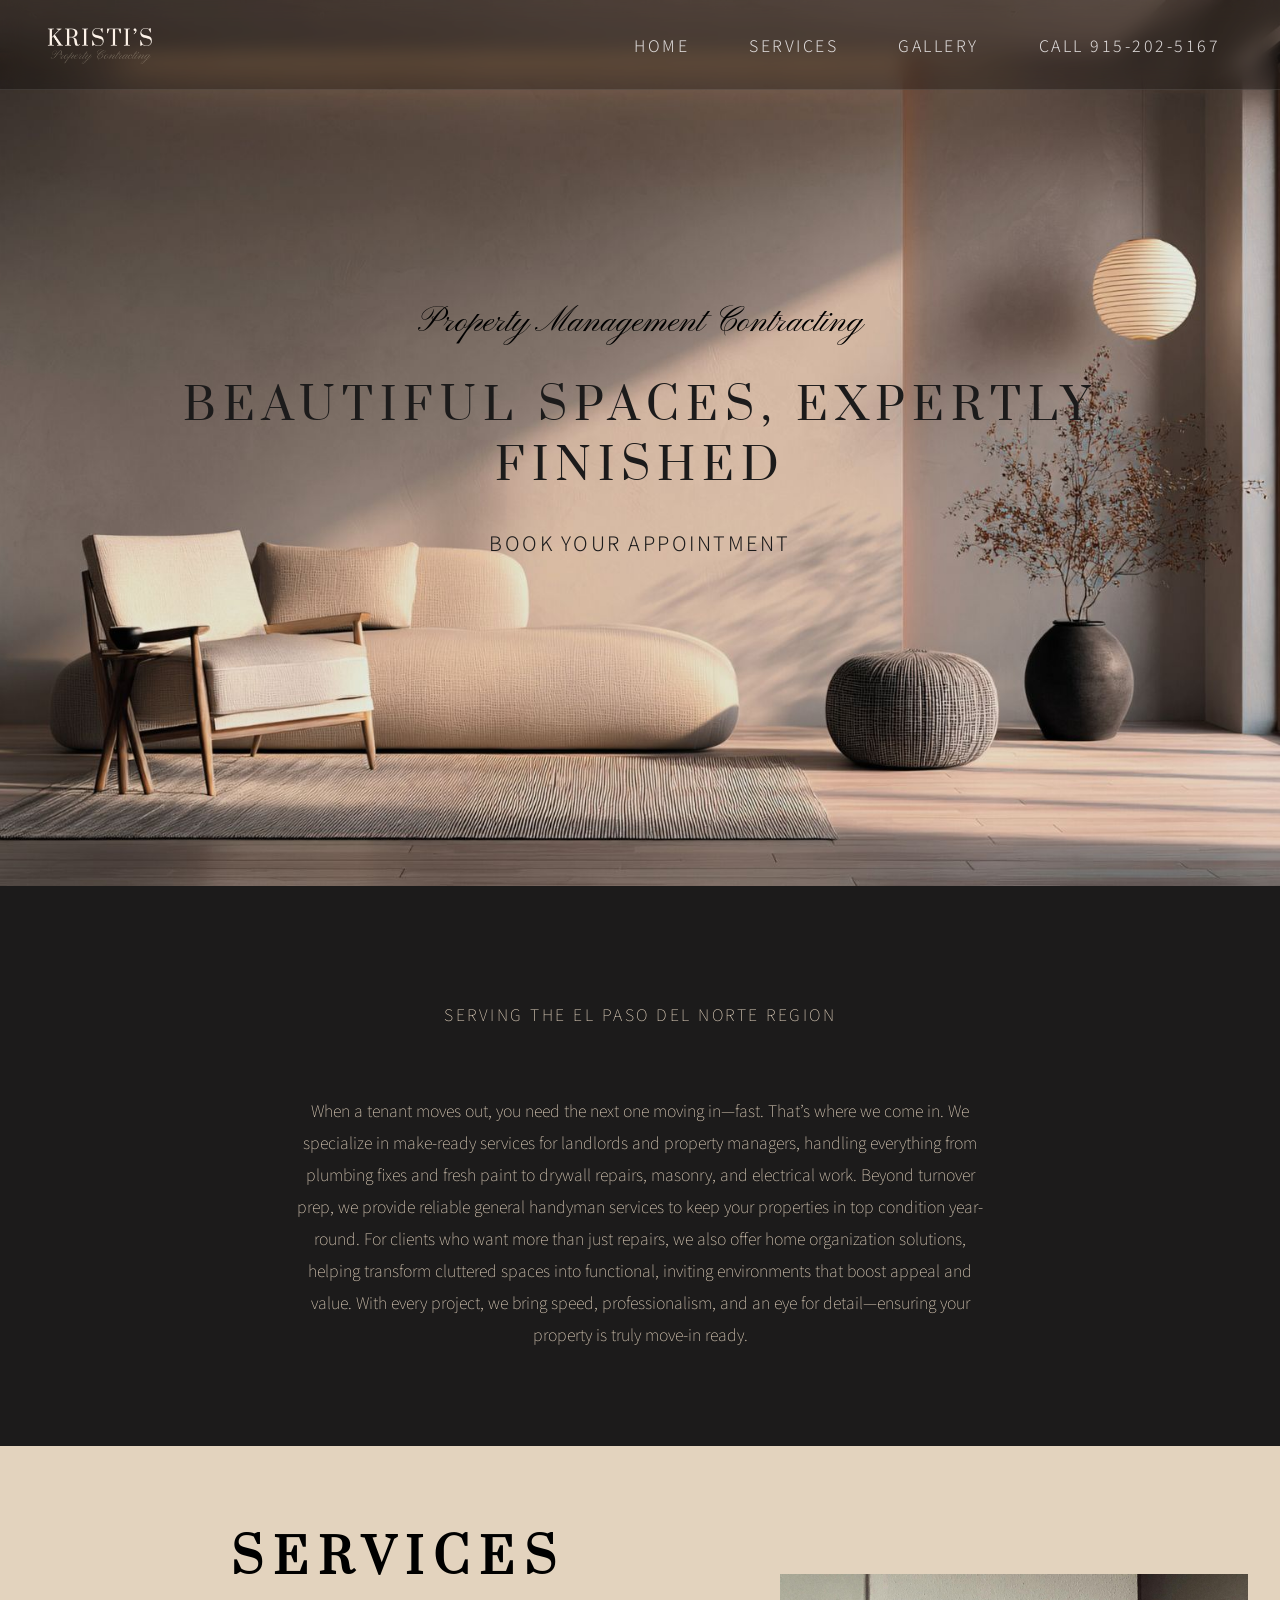
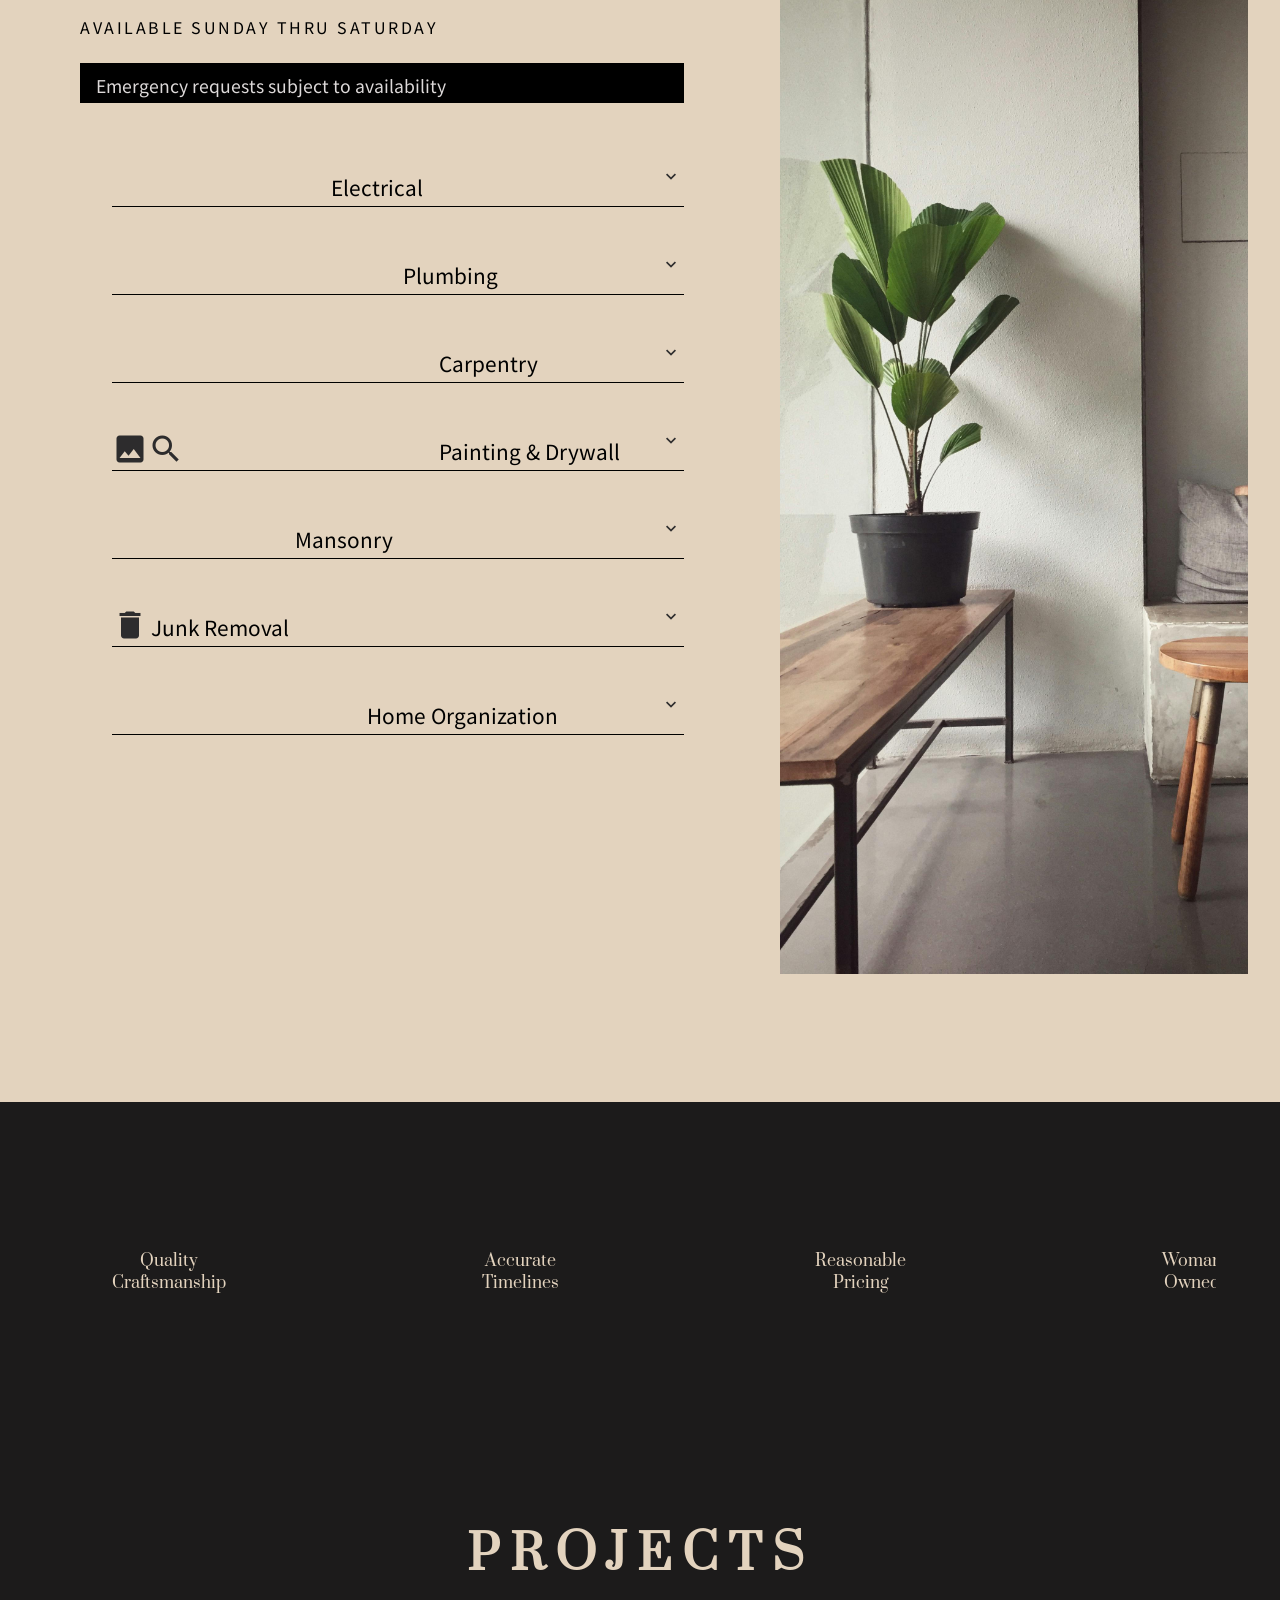
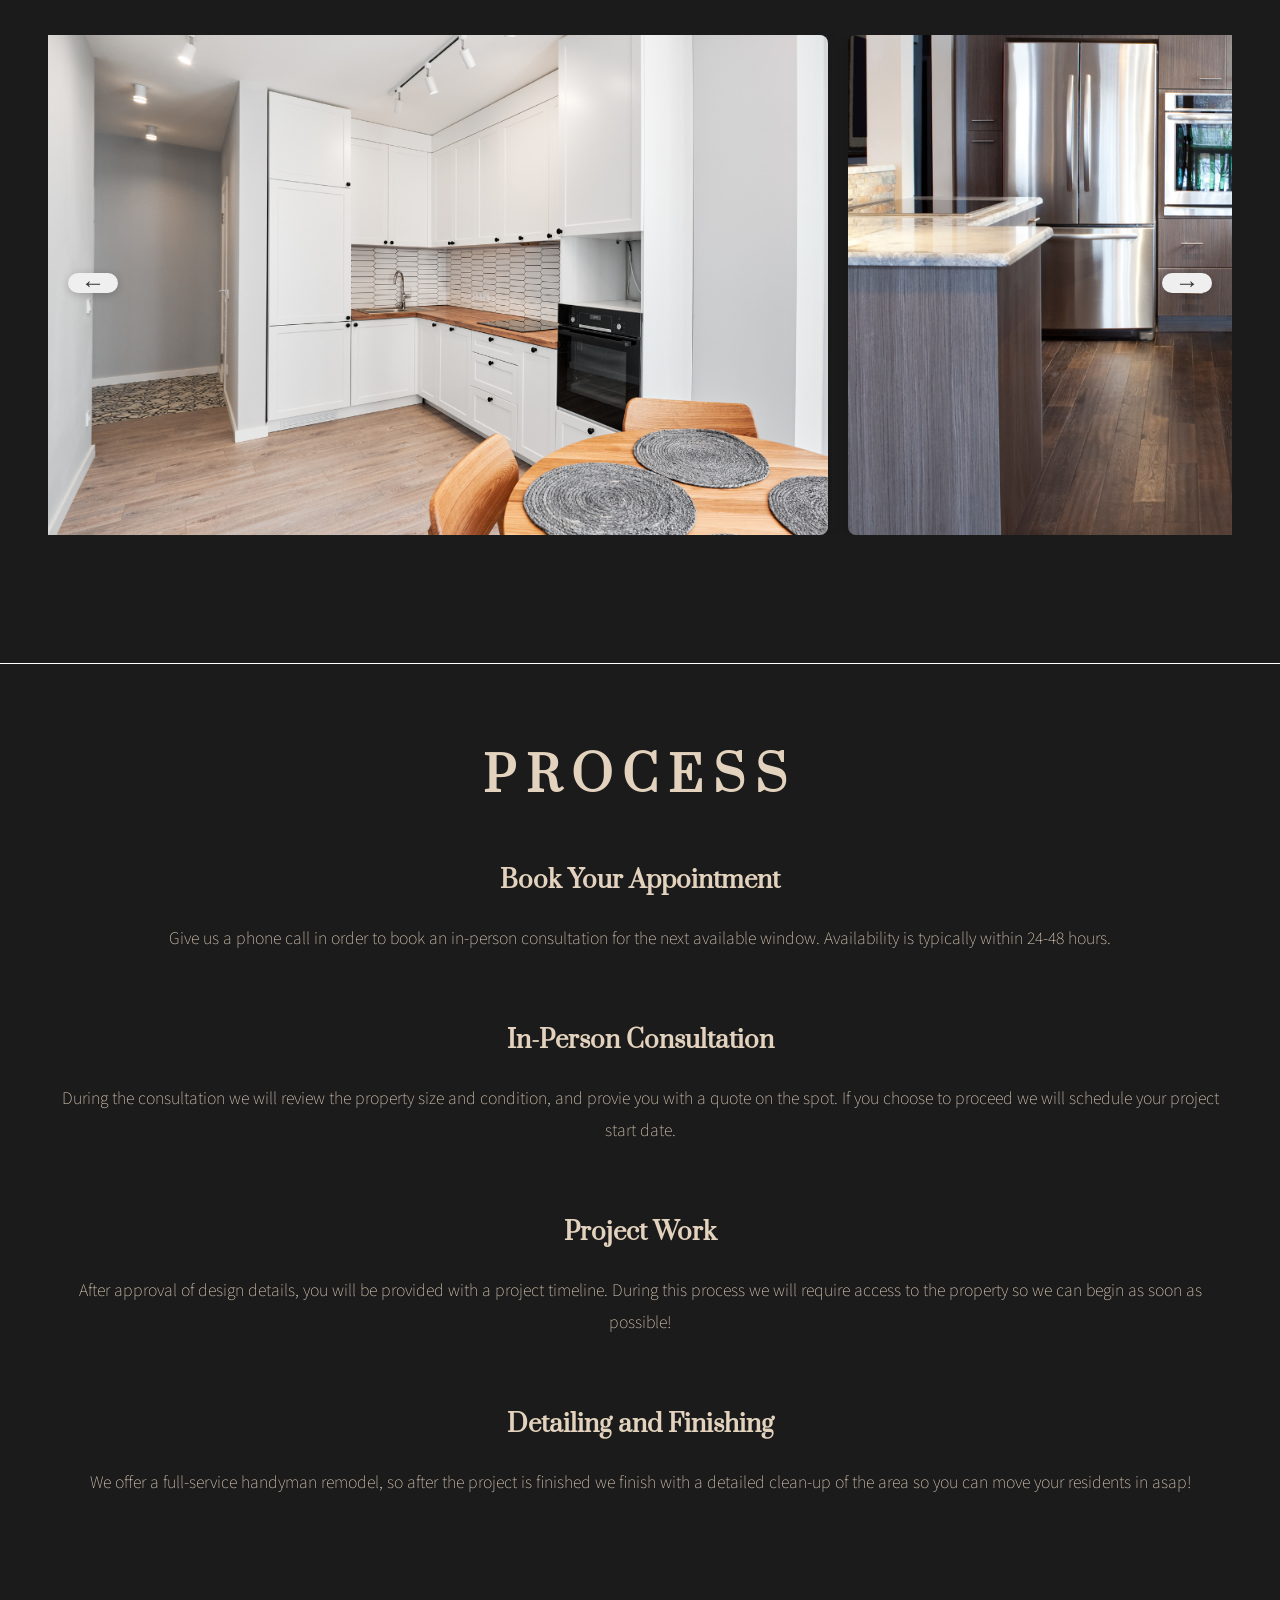
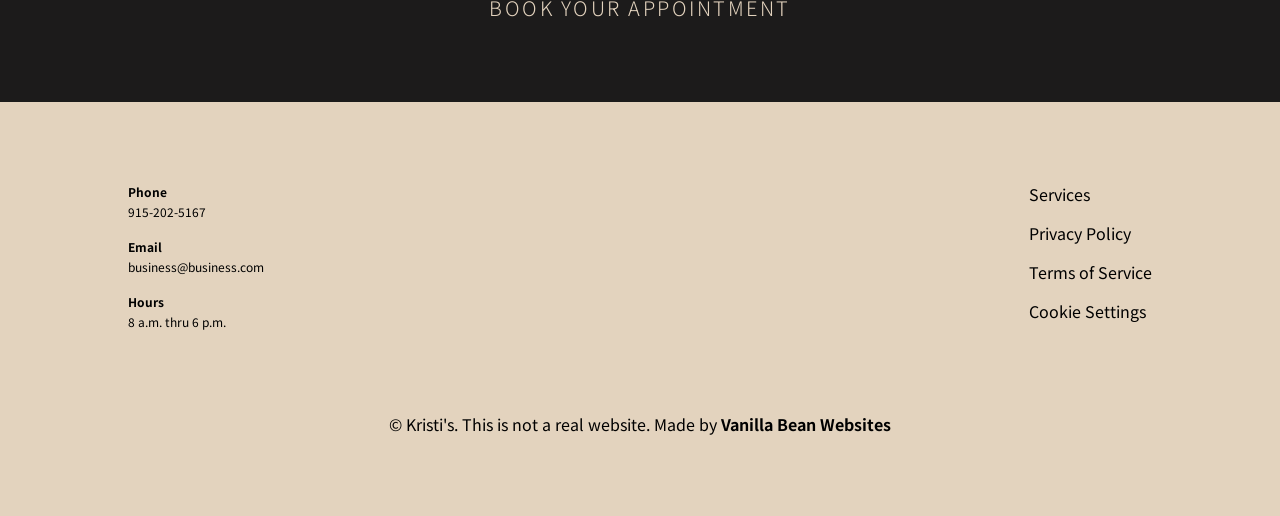
==== commit 4532a0fc: "added fade up animations to process section" ====
--- a/index.html
+++ b/index.html
@@ -188,26 +188,28 @@
         </div>
         <button class="carousel-btn next" id="nextBtn">→</button>
     </div>
-
+  <!--ADD FOR UI CLARIFICATION
+<p class="mobile-directions">Tap for "Before"</p>
+<p class="desktop-directions">Hover for "Before"</p> -->
 </section>
 
 <!----------------------------------PROCESS BREAKDOWN------------------------>
 <section id="process">
-<h3 class="process-main-title">PROCESS</h3>
-<div class="process-block">
+<h3 class="process-main-title fade-up">PROCESS</h3>
+<div class="process-block fade-up">
     <p class="process-title"><strong>Book Your Appointment</strong></p>
     <p>Give us a phone call in order to book an in-person consultation for the next available window. Availability is typically within 24-48 hours. </p>
 </div>
-<div class="process-block">
+<div class="process-block fade-up">
     <p class="process-title"><strong>In-Person Consultation</strong></p>
     <p>During the consultation we will review the property size and condition, and provie you with a quote on the spot. If you choose to proceed we will schedule your project start date.</dp>
 </div>
 
-<div class="process-block">
+<div class="process-block fade-up">
     <p class="process-title"><strong>Project Work</strong></p>
     <p>After approval of design details, you will be provided with a project timeline. During this process we will require access to the property so we can begin as soon as possible!</p>
 </div>
-<div class="process-block">
+<div class="process-block fade-up">
     <p class="process-title"><strong>Detailing and Finishing</strong></p>
     <p>We offer a full-service handyman remodel, so after the project is finished we finish with a detailed clean-up of the area so you can move your residents in asap!</p>
 </div>
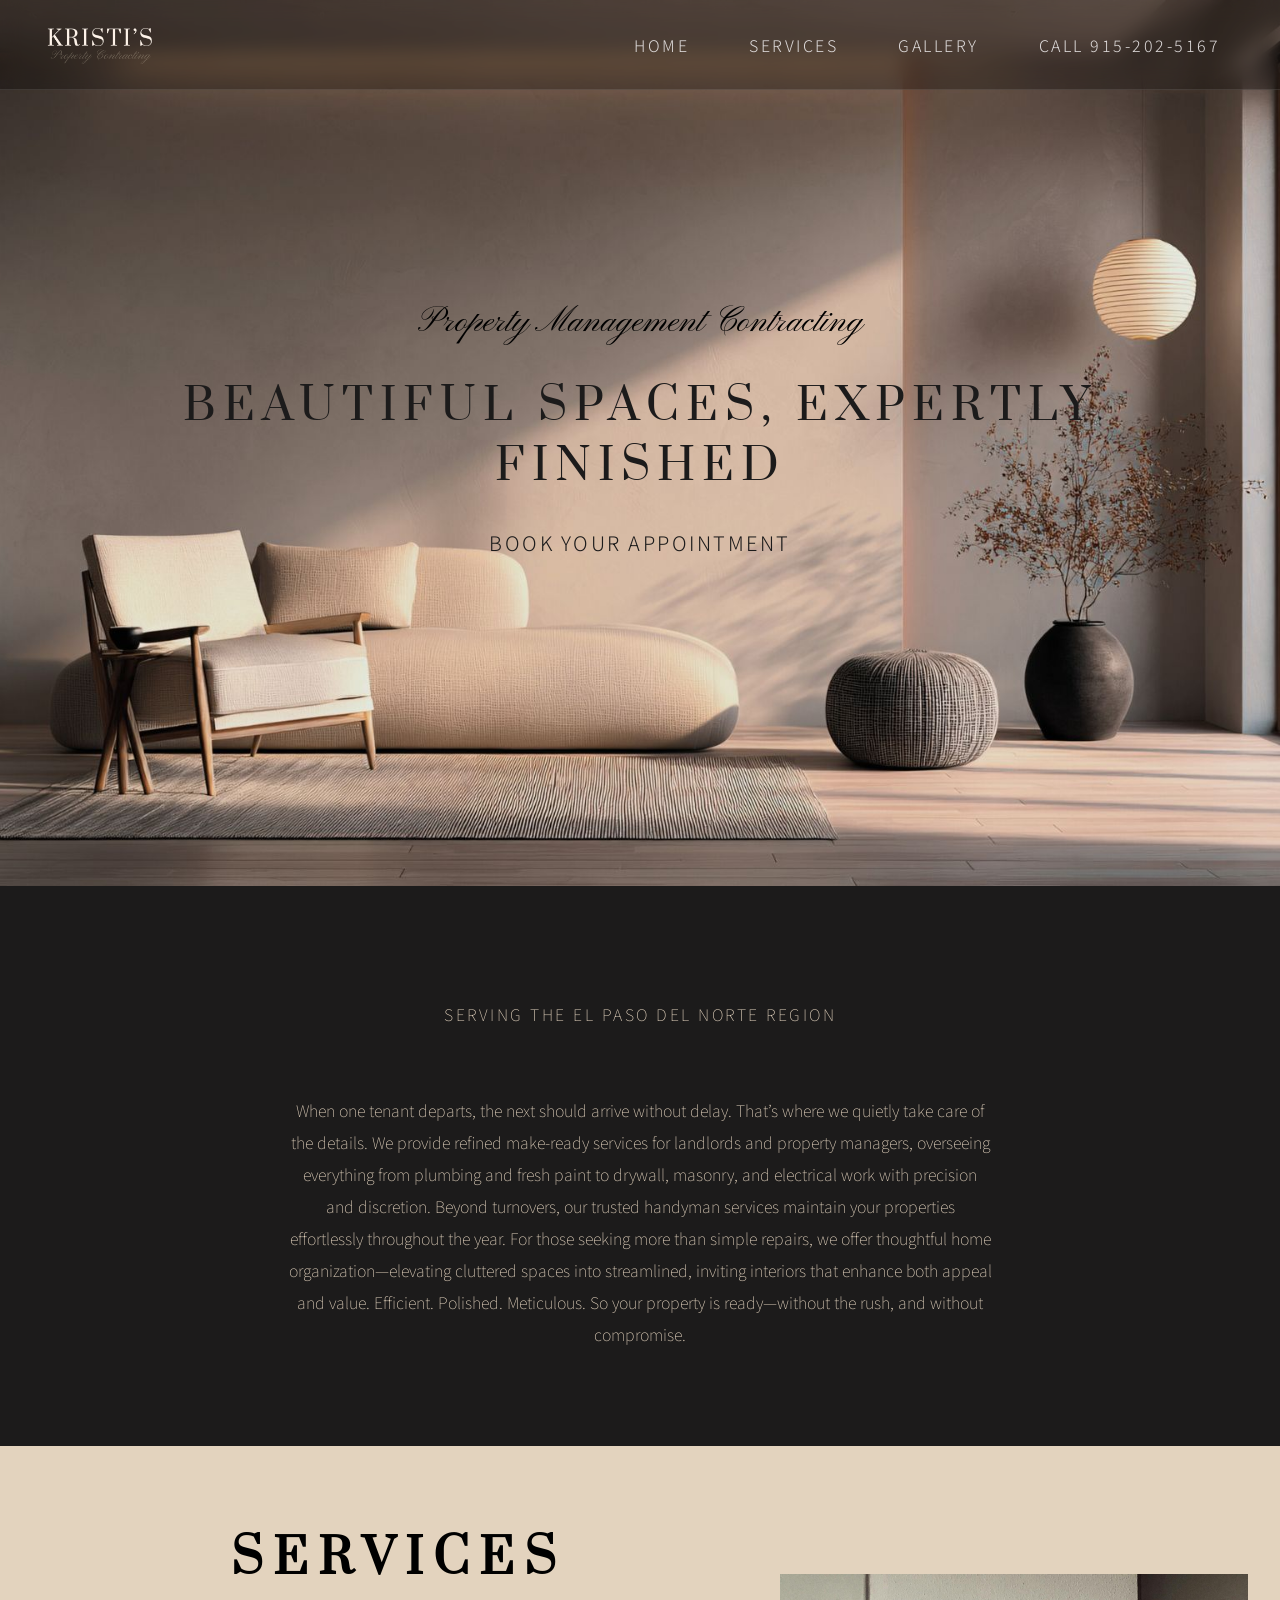
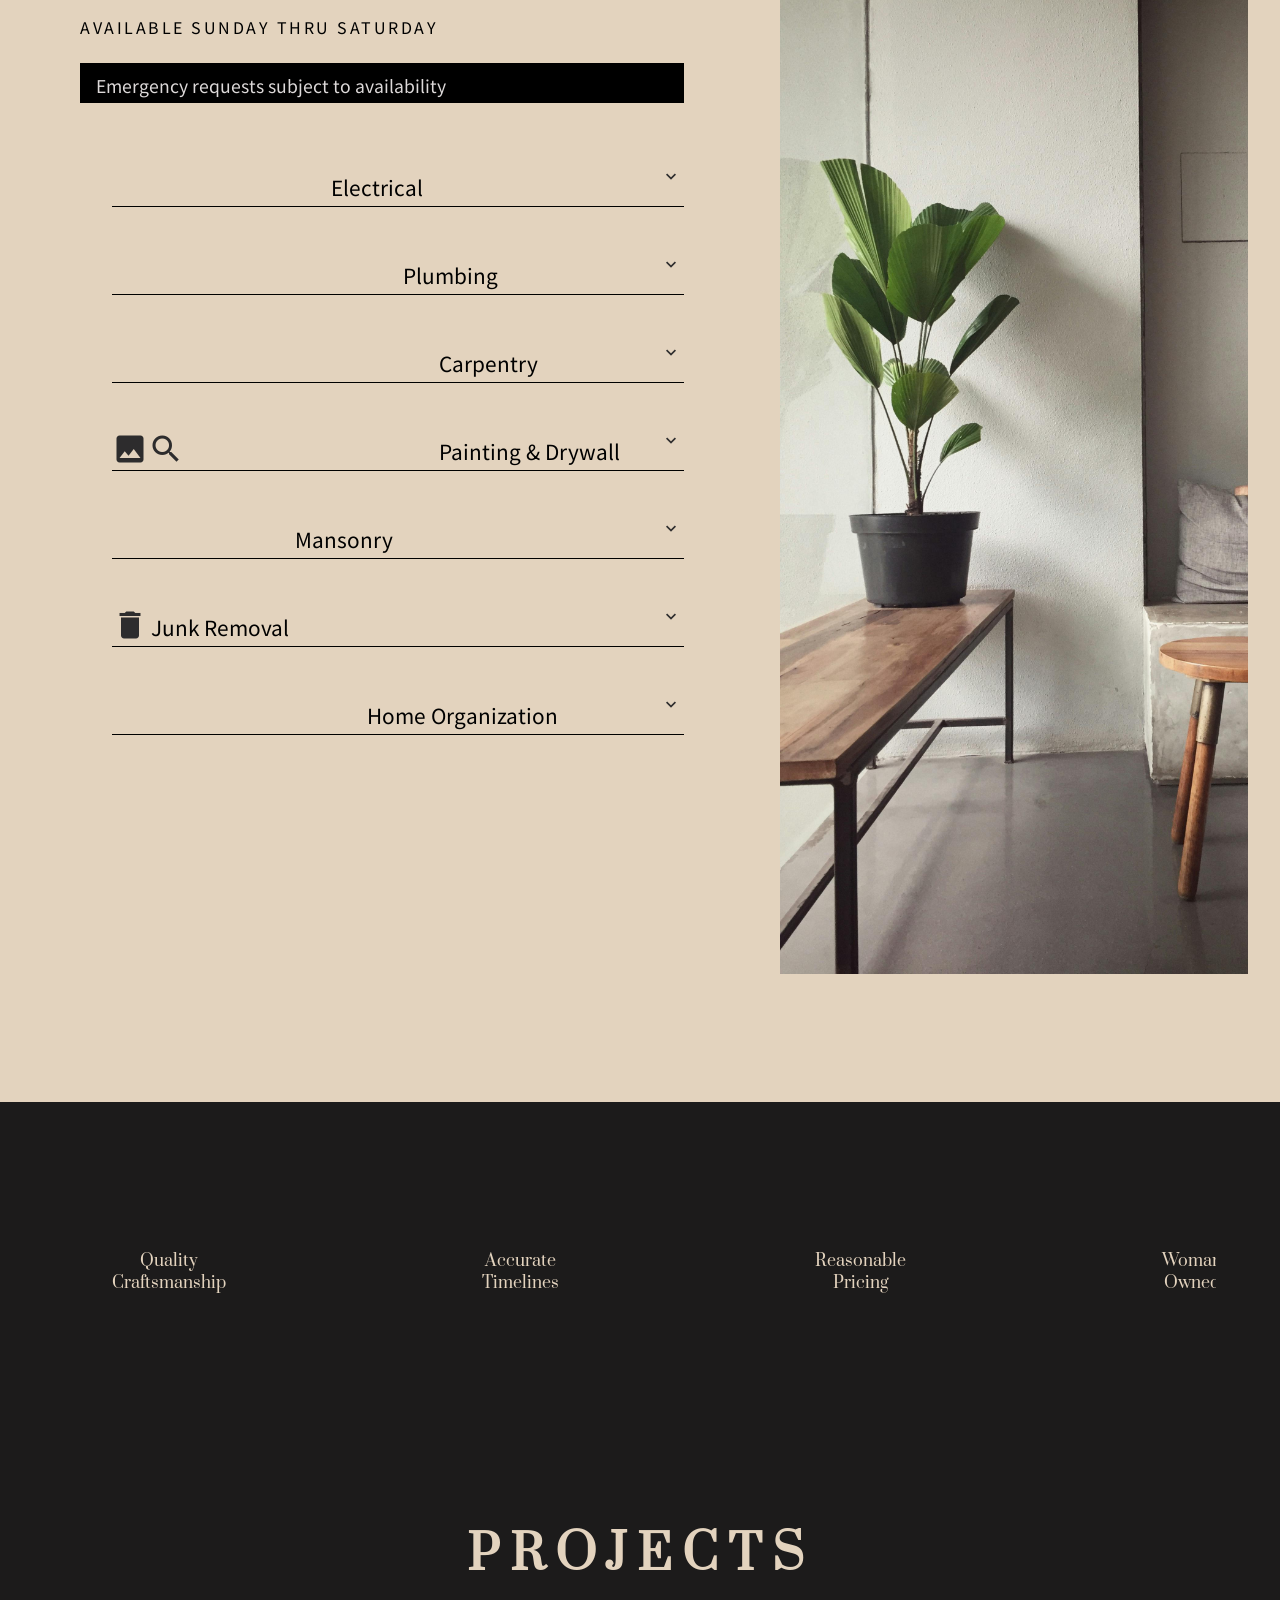
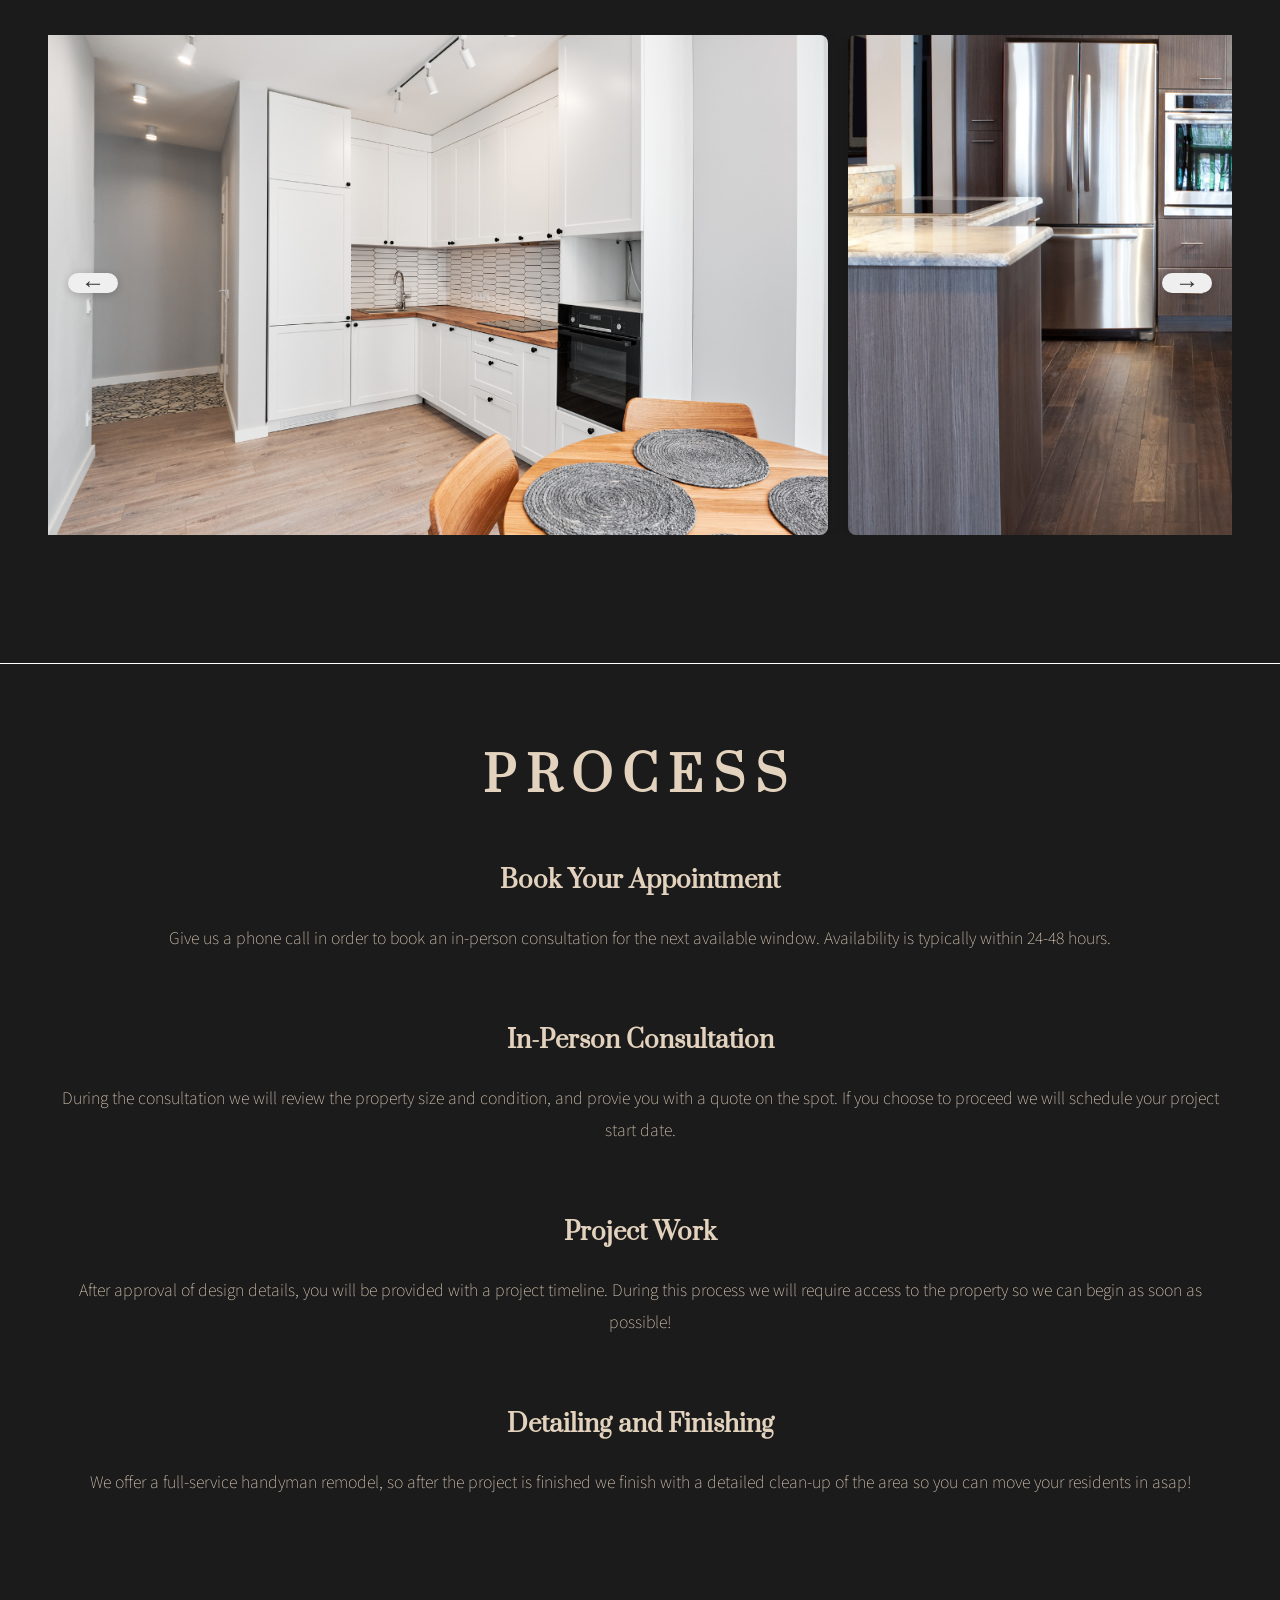
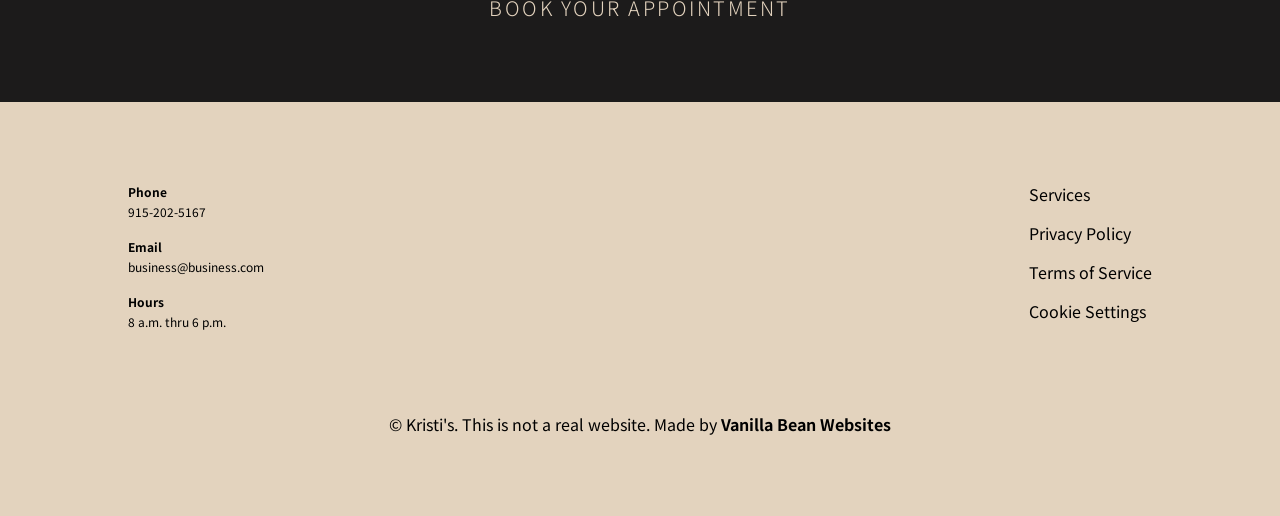
==== commit 5f82caaf: "Added Cookie Settings Page & Privacy Policy" ====
--- a/index.html
+++ b/index.html
@@ -36,7 +36,7 @@
         <div class="nav-links" id="navLinks">
             <a href="#home" class="spacing">HOME</a>
             <a href="#services" class="spacing">SERVICES</a>
-            <a href="#about" class="spacing">GALLERY</a>
+            <a href="#projects" class="spacing">GALLERY</a>
             <a href="tel:+19152025167" class="spacing">CALL 915-202-5167</a>
         </div>
 
@@ -54,15 +54,20 @@
 <!---------------------------------------INTRO------------------------------------------->
 <section id="intro">
     <p class="intro-title spacing fade-up">SERVING THE EL PASO DEL NORTE REGION</p>
-    <p class="intro-text fade-up">When a tenant moves out, you need the next one moving in—fast. That’s where we come in. We specialize in make-ready services for landlords and property managers, handling everything from plumbing fixes and fresh paint to drywall repairs, masonry, and electrical work. Beyond turnover prep, we provide reliable general handyman services to keep your properties in top condition year-round.
-
-For clients who want more than just repairs, we also offer home organization solutions, helping transform cluttered spaces into functional, inviting environments that boost appeal and value. With every project, we bring speed, professionalism, and an eye for detail—ensuring your property is truly move-in ready.</p>
+    <p class="intro-text fade-up">When one tenant departs, the next should arrive without delay. That’s where we quietly take care of the details.
+
+We provide refined make-ready services for landlords and property managers, overseeing everything from plumbing and fresh paint to drywall, masonry, and electrical work with precision and discretion. Beyond turnovers, our trusted handyman services maintain your properties effortlessly throughout the year.
+
+For those seeking more than simple repairs, we offer thoughtful home organization—elevating cluttered spaces into streamlined, inviting interiors that enhance both appeal and value.
+
+Efficient. Polished. Meticulous.
+So your property is ready—without the rush, and without compromise.</p>
 </section>
 
 <!---------------------------------------SERVICES------------------------------------------>
 <section id="services">
   <div class="service-text">
-    <h3 class="service-titles">SERVICES</h3>
+    <h3 class="service-titles section-title">SERVICES</h3>
      <p class="spacing service-titles">AVAILABLE SUNDAY THRU SATURDAY</p>
     <div class="service-subtitle ><p class="service-titles">Emergency requests subject to availability</p></div>
     <div class="service-box first-service-box">
@@ -173,7 +178,7 @@
 <!-----------------------------------PROJECTS------------------------->
 
 <section id="projects">
-<h3>PROJECTS</h3>
+<h3 class="section-title">PROJECTS</h3>
 
    <div class="carousel-container">
         <button class="carousel-btn prev" id="prevBtn">←</button>
@@ -195,7 +200,7 @@
 
 <!----------------------------------PROCESS BREAKDOWN------------------------>
 <section id="process">
-<h3 class="process-main-title fade-up">PROCESS</h3>
+<h3 class="main-title fade-up section-title">PROCESS</h3>
 <div class="process-block fade-up">
     <p class="process-title"><strong>Book Your Appointment</strong></p>
     <p>Give us a phone call in order to book an in-person consultation for the next available window. Availability is typically within 24-48 hours. </p>
@@ -237,9 +242,9 @@
 
     <div class="footer-column">
         <a href="#services">Services</a>
-        <a href="">Privacy Policy</a>
+        <a href="pages/privacy.html">Privacy Policy</a>
         <a href="">Terms of Service</a>
-        <a href="">Cookie Settings</a>
+        <a href="pages/cookie.html">Cookie Settings</a>
     </div>
 
 </div>
--- a/styles.css
+++ b/styles.css
@@ -46,7 +46,7 @@
     font-weight: 400;
     font-size:1.3rem;
 }
-h3 {
+.section-title {
     font-size: clamp(2rem, 5vw, 3rem);
     font-family: 'Prata', serif;
     letter-spacing: 10px;
@@ -476,9 +476,10 @@
 flex-direction: column;
 align-items: center;
 }
-.process-main-title {
+.main-title {
 font-size: 3rem;
 padding-bottom: 1rem;
+font-family: "prata", serif;
 }
 .process-title {
     font-size: 1.5rem;
@@ -544,7 +545,38 @@
     opacity: 1;
     transform: translateY(0);
 }
-
+/*-------------------- SUBPAGE-------------------*/
+
+.subpage-settings {
+    width: 100%;
+    min-height: 100vh;
+    display: flex;
+    flex-direction: column;
+    align-items: center;
+    z-index: -1;
+}
+
+.cookie-text {
+    display: flex;
+    flex-direction: column;
+    text-align: center;
+    align-items: center;
+    padding-top: clamp(30vh, 35vh, 45vh);
+    gap: .5rem;
+    color: var(--off-white-color);
+    width: 90%;
+}
+.cookie-group {
+    padding: 3rem;
+    text-align: left;;
+}
+.cookie-button {
+    margin-bottom: 6rem;
+    padding: .5rem;
+    background-color: var(--off-white-color);
+    cursor: pointer;
+
+}
 /* =========================
    BASE (mobile-first)
 ========================= */
